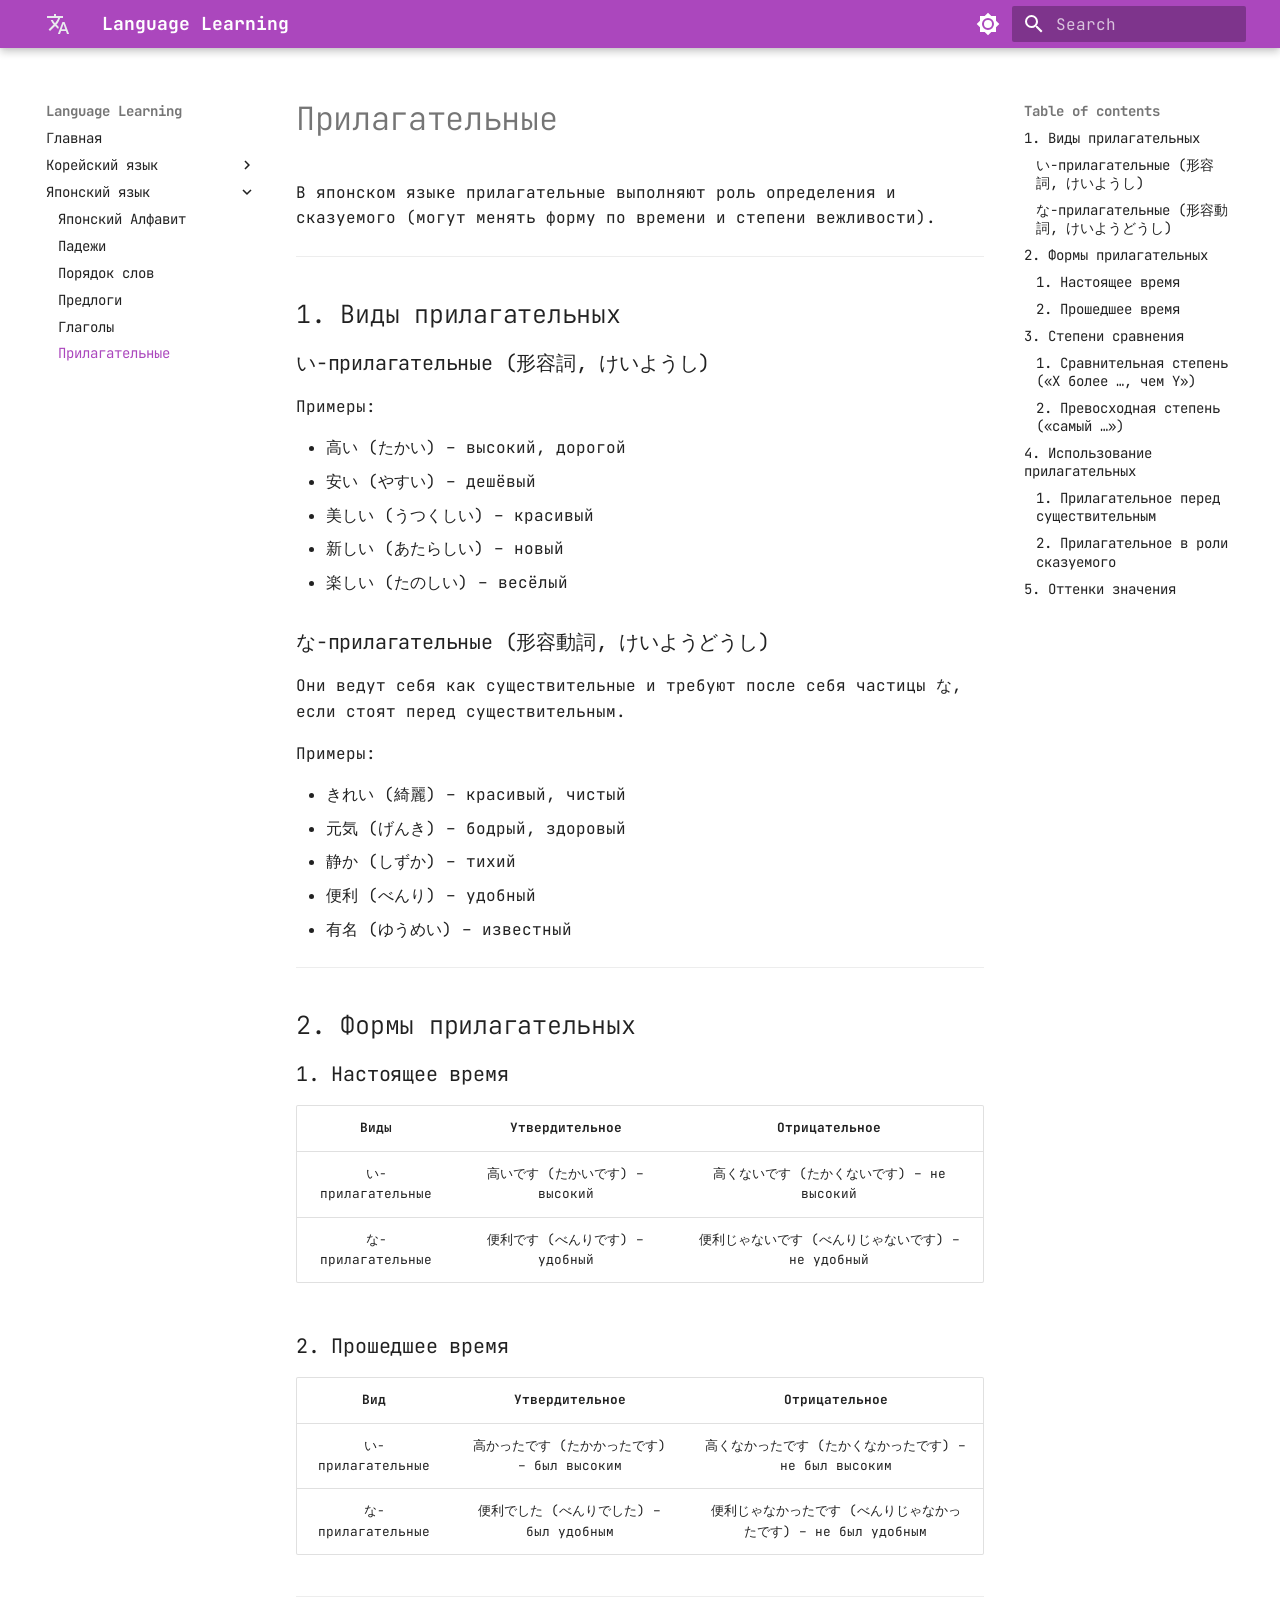
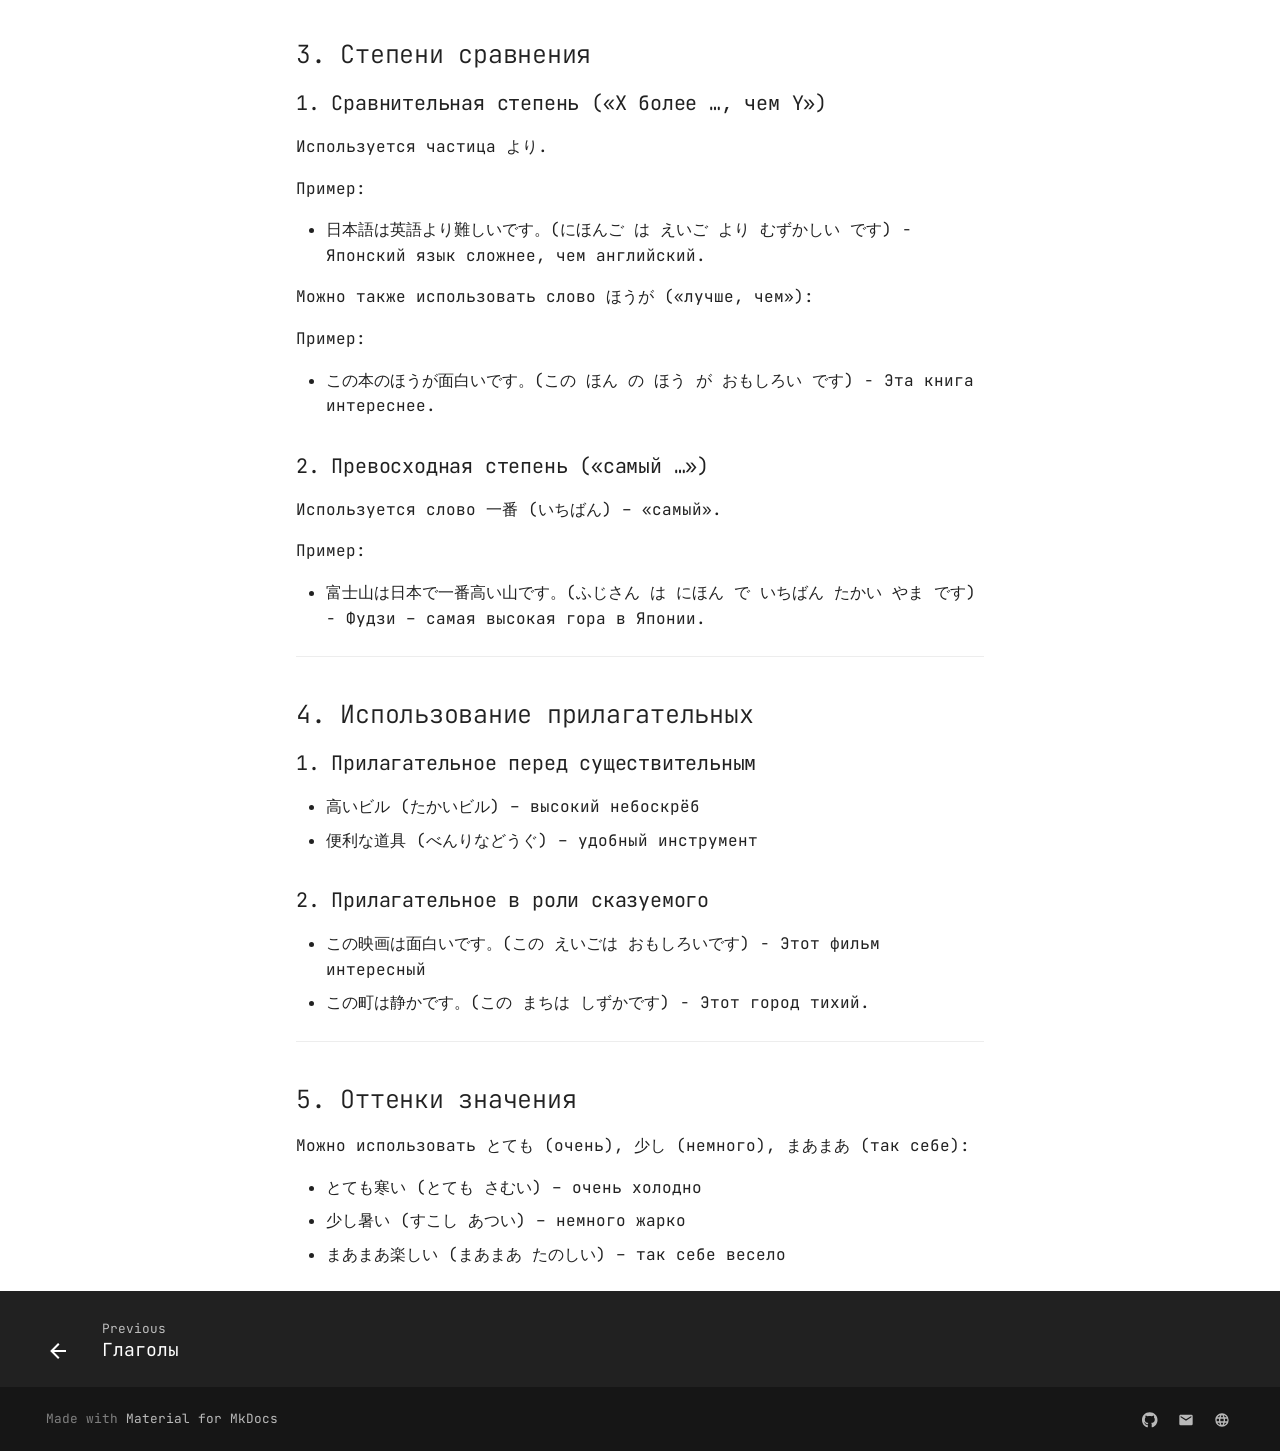
==== japanese/adjectives/index.html @ 13788f49 "Deployed b4ffe71 with MkDocs version: 1.6.1" ====
<!doctype html>
<html lang="en" class="no-js">
  <head>
    
      <meta charset="utf-8">
      <meta name="viewport" content="width=device-width,initial-scale=1">
      
      
      
      
        <link rel="prev" href="../verbs/">
      
      
      
      <link rel="icon" href="../../assets/favicon.ico">
      <meta name="generator" content="mkdocs-1.6.1, mkdocs-material-9.6.3">
    
    
      
        <title>Прилагательные - Language Learning</title>
      
    
    
      <link rel="stylesheet" href="../../assets/stylesheets/main.d7758b05.min.css">
      
        
        <link rel="stylesheet" href="../../assets/stylesheets/palette.06af60db.min.css">
      
      


    
    
      
    
    
      
        
        
        <link rel="preconnect" href="https://fonts.gstatic.com" crossorigin>
        <link rel="stylesheet" href="https://fonts.googleapis.com/css?family=JetBrains+Mono:300,300i,400,400i,700,700i%7CSpace+Mono:400,400i,700,700i&display=fallback">
        <style>:root{--md-text-font:"JetBrains Mono";--md-code-font:"Space Mono"}</style>
      
    
    
    <script>__md_scope=new URL("../..",location),__md_hash=e=>[...e].reduce(((e,_)=>(e<<5)-e+_.charCodeAt(0)),0),__md_get=(e,_=localStorage,t=__md_scope)=>JSON.parse(_.getItem(t.pathname+"."+e)),__md_set=(e,_,t=localStorage,a=__md_scope)=>{try{t.setItem(a.pathname+"."+e,JSON.stringify(_))}catch(e){}}</script>
    
      

    
    
    
  </head>
  
  
    
    
      
    
    
    
    
    <body dir="ltr" data-md-color-scheme="default" data-md-color-primary="purple" data-md-color-accent="cyan">
  
    
    <input class="md-toggle" data-md-toggle="drawer" type="checkbox" id="__drawer" autocomplete="off">
    <input class="md-toggle" data-md-toggle="search" type="checkbox" id="__search" autocomplete="off">
    <label class="md-overlay" for="__drawer"></label>
    <div data-md-component="skip">
      
        
        <a href="#_1" class="md-skip">
          Skip to content
        </a>
      
    </div>
    <div data-md-component="announce">
      
    </div>
    
    
      

  

<header class="md-header md-header--shadow" data-md-component="header">
  <nav class="md-header__inner md-grid" aria-label="Header">
    <a href="../.." title="Language Learning" class="md-header__button md-logo" aria-label="Language Learning" data-md-component="logo">
      
  <img src="../../assets/lang.svg" alt="logo">

    </a>
    <label class="md-header__button md-icon" for="__drawer">
      
      <svg xmlns="http://www.w3.org/2000/svg" viewBox="0 0 24 24"><path d="M3 6h18v2H3zm0 5h18v2H3zm0 5h18v2H3z"/></svg>
    </label>
    <div class="md-header__title" data-md-component="header-title">
      <div class="md-header__ellipsis">
        <div class="md-header__topic">
          <span class="md-ellipsis">
            Language Learning
          </span>
        </div>
        <div class="md-header__topic" data-md-component="header-topic">
          <span class="md-ellipsis">
            
              Прилагательные
            
          </span>
        </div>
      </div>
    </div>
    
      
        <form class="md-header__option" data-md-component="palette">
  
    
    
    
    <input class="md-option" data-md-color-media="(prefers-color-scheme: light)" data-md-color-scheme="default" data-md-color-primary="purple" data-md-color-accent="cyan"  aria-label="Switch to dark mode"  type="radio" name="__palette" id="__palette_0">
    
      <label class="md-header__button md-icon" title="Switch to dark mode" for="__palette_1" hidden>
        <svg xmlns="http://www.w3.org/2000/svg" viewBox="0 0 24 24"><path d="M12 8a4 4 0 0 0-4 4 4 4 0 0 0 4 4 4 4 0 0 0 4-4 4 4 0 0 0-4-4m0 10a6 6 0 0 1-6-6 6 6 0 0 1 6-6 6 6 0 0 1 6 6 6 6 0 0 1-6 6m8-9.31V4h-4.69L12 .69 8.69 4H4v4.69L.69 12 4 15.31V20h4.69L12 23.31 15.31 20H20v-4.69L23.31 12z"/></svg>
      </label>
    
  
    
    
    
    <input class="md-option" data-md-color-media="(prefers-color-scheme: dark)" data-md-color-scheme="slate" data-md-color-primary="deep-purple" data-md-color-accent="cyan"  aria-label="Switch to light mode"  type="radio" name="__palette" id="__palette_1">
    
      <label class="md-header__button md-icon" title="Switch to light mode" for="__palette_0" hidden>
        <svg xmlns="http://www.w3.org/2000/svg" viewBox="0 0 24 24"><path d="M12 18c-.89 0-1.74-.2-2.5-.55C11.56 16.5 13 14.42 13 12s-1.44-4.5-3.5-5.45C10.26 6.2 11.11 6 12 6a6 6 0 0 1 6 6 6 6 0 0 1-6 6m8-9.31V4h-4.69L12 .69 8.69 4H4v4.69L.69 12 4 15.31V20h4.69L12 23.31 15.31 20H20v-4.69L23.31 12z"/></svg>
      </label>
    
  
</form>
      
    
    
      <script>var palette=__md_get("__palette");if(palette&&palette.color){if("(prefers-color-scheme)"===palette.color.media){var media=matchMedia("(prefers-color-scheme: light)"),input=document.querySelector(media.matches?"[data-md-color-media='(prefers-color-scheme: light)']":"[data-md-color-media='(prefers-color-scheme: dark)']");palette.color.media=input.getAttribute("data-md-color-media"),palette.color.scheme=input.getAttribute("data-md-color-scheme"),palette.color.primary=input.getAttribute("data-md-color-primary"),palette.color.accent=input.getAttribute("data-md-color-accent")}for(var[key,value]of Object.entries(palette.color))document.body.setAttribute("data-md-color-"+key,value)}</script>
    
    
    
      <label class="md-header__button md-icon" for="__search">
        
        <svg xmlns="http://www.w3.org/2000/svg" viewBox="0 0 24 24"><path d="M9.5 3A6.5 6.5 0 0 1 16 9.5c0 1.61-.59 3.09-1.56 4.23l.27.27h.79l5 5-1.5 1.5-5-5v-.79l-.27-.27A6.52 6.52 0 0 1 9.5 16 6.5 6.5 0 0 1 3 9.5 6.5 6.5 0 0 1 9.5 3m0 2C7 5 5 7 5 9.5S7 14 9.5 14 14 12 14 9.5 12 5 9.5 5"/></svg>
      </label>
      <div class="md-search" data-md-component="search" role="dialog">
  <label class="md-search__overlay" for="__search"></label>
  <div class="md-search__inner" role="search">
    <form class="md-search__form" name="search">
      <input type="text" class="md-search__input" name="query" aria-label="Search" placeholder="Search" autocapitalize="off" autocorrect="off" autocomplete="off" spellcheck="false" data-md-component="search-query" required>
      <label class="md-search__icon md-icon" for="__search">
        
        <svg xmlns="http://www.w3.org/2000/svg" viewBox="0 0 24 24"><path d="M9.5 3A6.5 6.5 0 0 1 16 9.5c0 1.61-.59 3.09-1.56 4.23l.27.27h.79l5 5-1.5 1.5-5-5v-.79l-.27-.27A6.52 6.52 0 0 1 9.5 16 6.5 6.5 0 0 1 3 9.5 6.5 6.5 0 0 1 9.5 3m0 2C7 5 5 7 5 9.5S7 14 9.5 14 14 12 14 9.5 12 5 9.5 5"/></svg>
        
        <svg xmlns="http://www.w3.org/2000/svg" viewBox="0 0 24 24"><path d="M20 11v2H8l5.5 5.5-1.42 1.42L4.16 12l7.92-7.92L13.5 5.5 8 11z"/></svg>
      </label>
      <nav class="md-search__options" aria-label="Search">
        
        <button type="reset" class="md-search__icon md-icon" title="Clear" aria-label="Clear" tabindex="-1">
          
          <svg xmlns="http://www.w3.org/2000/svg" viewBox="0 0 24 24"><path d="M19 6.41 17.59 5 12 10.59 6.41 5 5 6.41 10.59 12 5 17.59 6.41 19 12 13.41 17.59 19 19 17.59 13.41 12z"/></svg>
        </button>
      </nav>
      
        <div class="md-search__suggest" data-md-component="search-suggest"></div>
      
    </form>
    <div class="md-search__output">
      <div class="md-search__scrollwrap" tabindex="0" data-md-scrollfix>
        <div class="md-search-result" data-md-component="search-result">
          <div class="md-search-result__meta">
            Initializing search
          </div>
          <ol class="md-search-result__list" role="presentation"></ol>
        </div>
      </div>
    </div>
  </div>
</div>
    
    
  </nav>
  
</header>
    
    <div class="md-container" data-md-component="container">
      
      
        
          
        
      
      <main class="md-main" data-md-component="main">
        <div class="md-main__inner md-grid">
          
            
              
              <div class="md-sidebar md-sidebar--primary" data-md-component="sidebar" data-md-type="navigation" >
                <div class="md-sidebar__scrollwrap">
                  <div class="md-sidebar__inner">
                    



<nav class="md-nav md-nav--primary" aria-label="Navigation" data-md-level="0">
  <label class="md-nav__title" for="__drawer">
    <a href="../.." title="Language Learning" class="md-nav__button md-logo" aria-label="Language Learning" data-md-component="logo">
      
  <img src="../../assets/lang.svg" alt="logo">

    </a>
    Language Learning
  </label>
  
  <ul class="md-nav__list" data-md-scrollfix>
    
      
      
  
  
  
  
    <li class="md-nav__item">
      <a href="../.." class="md-nav__link">
        
  
  <span class="md-ellipsis">
    Главная
    
  </span>
  

      </a>
    </li>
  

    
      
      
  
  
  
  
    
    
    
    
    <li class="md-nav__item md-nav__item--nested">
      
        
        
        <input class="md-nav__toggle md-toggle " type="checkbox" id="__nav_2" >
        
          
          <label class="md-nav__link" for="__nav_2" id="__nav_2_label" tabindex="0">
            
  
  <span class="md-ellipsis">
    Корейский язык
    
  </span>
  

            <span class="md-nav__icon md-icon"></span>
          </label>
        
        <nav class="md-nav" data-md-level="1" aria-labelledby="__nav_2_label" aria-expanded="false">
          <label class="md-nav__title" for="__nav_2">
            <span class="md-nav__icon md-icon"></span>
            Корейский язык
          </label>
          <ul class="md-nav__list" data-md-scrollfix>
            
              
                
  
  
  
  
    <li class="md-nav__item">
      <a href="../../korean/alphabet/" class="md-nav__link">
        
  
  <span class="md-ellipsis">
    Корейский Алфавит
    
  </span>
  

      </a>
    </li>
  

              
            
          </ul>
        </nav>
      
    </li>
  

    
      
      
  
  
    
  
  
  
    
    
    
    
    <li class="md-nav__item md-nav__item--active md-nav__item--nested">
      
        
        
        <input class="md-nav__toggle md-toggle " type="checkbox" id="__nav_3" checked>
        
          
          <label class="md-nav__link" for="__nav_3" id="__nav_3_label" tabindex="0">
            
  
  <span class="md-ellipsis">
    Японский язык
    
  </span>
  

            <span class="md-nav__icon md-icon"></span>
          </label>
        
        <nav class="md-nav" data-md-level="1" aria-labelledby="__nav_3_label" aria-expanded="true">
          <label class="md-nav__title" for="__nav_3">
            <span class="md-nav__icon md-icon"></span>
            Японский язык
          </label>
          <ul class="md-nav__list" data-md-scrollfix>
            
              
                
  
  
  
  
    <li class="md-nav__item">
      <a href="../alphabet/" class="md-nav__link">
        
  
  <span class="md-ellipsis">
    Японский Алфавит
    
  </span>
  

      </a>
    </li>
  

              
            
              
                
  
  
  
  
    <li class="md-nav__item">
      <a href="../cases/" class="md-nav__link">
        
  
  <span class="md-ellipsis">
    Падежи
    
  </span>
  

      </a>
    </li>
  

              
            
              
                
  
  
  
  
    <li class="md-nav__item">
      <a href="../word_order/" class="md-nav__link">
        
  
  <span class="md-ellipsis">
    Порядок слов
    
  </span>
  

      </a>
    </li>
  

              
            
              
                
  
  
  
  
    <li class="md-nav__item">
      <a href="../prepositions/" class="md-nav__link">
        
  
  <span class="md-ellipsis">
    Предлоги
    
  </span>
  

      </a>
    </li>
  

              
            
              
                
  
  
  
  
    <li class="md-nav__item">
      <a href="../verbs/" class="md-nav__link">
        
  
  <span class="md-ellipsis">
    Глаголы
    
  </span>
  

      </a>
    </li>
  

              
            
              
                
  
  
    
  
  
  
    <li class="md-nav__item md-nav__item--active">
      
      <input class="md-nav__toggle md-toggle" type="checkbox" id="__toc">
      
      
        
      
      
        <label class="md-nav__link md-nav__link--active" for="__toc">
          
  
  <span class="md-ellipsis">
    Прилагательные
    
  </span>
  

          <span class="md-nav__icon md-icon"></span>
        </label>
      
      <a href="./" class="md-nav__link md-nav__link--active">
        
  
  <span class="md-ellipsis">
    Прилагательные
    
  </span>
  

      </a>
      
        

<nav class="md-nav md-nav--secondary" aria-label="Table of contents">
  
  
  
    
  
  
    <label class="md-nav__title" for="__toc">
      <span class="md-nav__icon md-icon"></span>
      Table of contents
    </label>
    <ul class="md-nav__list" data-md-component="toc" data-md-scrollfix>
      
        <li class="md-nav__item">
  <a href="#1" class="md-nav__link">
    <span class="md-ellipsis">
      1. Виды прилагательных
    </span>
  </a>
  
    <nav class="md-nav" aria-label="1. Виды прилагательных">
      <ul class="md-nav__list">
        
          <li class="md-nav__item">
  <a href="#-" class="md-nav__link">
    <span class="md-ellipsis">
      い-прилагательные (形容詞, けいようし)
    </span>
  </a>
  
</li>
        
          <li class="md-nav__item">
  <a href="#-_1" class="md-nav__link">
    <span class="md-ellipsis">
      な-прилагательные (形容動詞, けいようどうし)
    </span>
  </a>
  
</li>
        
      </ul>
    </nav>
  
</li>
      
        <li class="md-nav__item">
  <a href="#2" class="md-nav__link">
    <span class="md-ellipsis">
      2. Формы прилагательных
    </span>
  </a>
  
    <nav class="md-nav" aria-label="2. Формы прилагательных">
      <ul class="md-nav__list">
        
          <li class="md-nav__item">
  <a href="#1_1" class="md-nav__link">
    <span class="md-ellipsis">
      1. Настоящее время
    </span>
  </a>
  
</li>
        
          <li class="md-nav__item">
  <a href="#2_1" class="md-nav__link">
    <span class="md-ellipsis">
      2. Прошедшее время
    </span>
  </a>
  
</li>
        
      </ul>
    </nav>
  
</li>
      
        <li class="md-nav__item">
  <a href="#3" class="md-nav__link">
    <span class="md-ellipsis">
      3. Степени сравнения
    </span>
  </a>
  
    <nav class="md-nav" aria-label="3. Степени сравнения">
      <ul class="md-nav__list">
        
          <li class="md-nav__item">
  <a href="#1-x-y" class="md-nav__link">
    <span class="md-ellipsis">
      1. Сравнительная степень («X более …, чем Y»)
    </span>
  </a>
  
</li>
        
          <li class="md-nav__item">
  <a href="#2_2" class="md-nav__link">
    <span class="md-ellipsis">
      2. Превосходная степень («самый …»)
    </span>
  </a>
  
</li>
        
      </ul>
    </nav>
  
</li>
      
        <li class="md-nav__item">
  <a href="#4" class="md-nav__link">
    <span class="md-ellipsis">
      4. Использование прилагательных
    </span>
  </a>
  
    <nav class="md-nav" aria-label="4. Использование прилагательных">
      <ul class="md-nav__list">
        
          <li class="md-nav__item">
  <a href="#1_2" class="md-nav__link">
    <span class="md-ellipsis">
      1. Прилагательное перед существительным
    </span>
  </a>
  
</li>
        
          <li class="md-nav__item">
  <a href="#2_3" class="md-nav__link">
    <span class="md-ellipsis">
      2. Прилагательное в роли сказуемого
    </span>
  </a>
  
</li>
        
      </ul>
    </nav>
  
</li>
      
        <li class="md-nav__item">
  <a href="#5" class="md-nav__link">
    <span class="md-ellipsis">
      5. Оттенки значения
    </span>
  </a>
  
</li>
      
    </ul>
  
</nav>
      
    </li>
  

              
            
          </ul>
        </nav>
      
    </li>
  

    
  </ul>
</nav>
                  </div>
                </div>
              </div>
            
            
              
              <div class="md-sidebar md-sidebar--secondary" data-md-component="sidebar" data-md-type="toc" >
                <div class="md-sidebar__scrollwrap">
                  <div class="md-sidebar__inner">
                    

<nav class="md-nav md-nav--secondary" aria-label="Table of contents">
  
  
  
    
  
  
    <label class="md-nav__title" for="__toc">
      <span class="md-nav__icon md-icon"></span>
      Table of contents
    </label>
    <ul class="md-nav__list" data-md-component="toc" data-md-scrollfix>
      
        <li class="md-nav__item">
  <a href="#1" class="md-nav__link">
    <span class="md-ellipsis">
      1. Виды прилагательных
    </span>
  </a>
  
    <nav class="md-nav" aria-label="1. Виды прилагательных">
      <ul class="md-nav__list">
        
          <li class="md-nav__item">
  <a href="#-" class="md-nav__link">
    <span class="md-ellipsis">
      い-прилагательные (形容詞, けいようし)
    </span>
  </a>
  
</li>
        
          <li class="md-nav__item">
  <a href="#-_1" class="md-nav__link">
    <span class="md-ellipsis">
      な-прилагательные (形容動詞, けいようどうし)
    </span>
  </a>
  
</li>
        
      </ul>
    </nav>
  
</li>
      
        <li class="md-nav__item">
  <a href="#2" class="md-nav__link">
    <span class="md-ellipsis">
      2. Формы прилагательных
    </span>
  </a>
  
    <nav class="md-nav" aria-label="2. Формы прилагательных">
      <ul class="md-nav__list">
        
          <li class="md-nav__item">
  <a href="#1_1" class="md-nav__link">
    <span class="md-ellipsis">
      1. Настоящее время
    </span>
  </a>
  
</li>
        
          <li class="md-nav__item">
  <a href="#2_1" class="md-nav__link">
    <span class="md-ellipsis">
      2. Прошедшее время
    </span>
  </a>
  
</li>
        
      </ul>
    </nav>
  
</li>
      
        <li class="md-nav__item">
  <a href="#3" class="md-nav__link">
    <span class="md-ellipsis">
      3. Степени сравнения
    </span>
  </a>
  
    <nav class="md-nav" aria-label="3. Степени сравнения">
      <ul class="md-nav__list">
        
          <li class="md-nav__item">
  <a href="#1-x-y" class="md-nav__link">
    <span class="md-ellipsis">
      1. Сравнительная степень («X более …, чем Y»)
    </span>
  </a>
  
</li>
        
          <li class="md-nav__item">
  <a href="#2_2" class="md-nav__link">
    <span class="md-ellipsis">
      2. Превосходная степень («самый …»)
    </span>
  </a>
  
</li>
        
      </ul>
    </nav>
  
</li>
      
        <li class="md-nav__item">
  <a href="#4" class="md-nav__link">
    <span class="md-ellipsis">
      4. Использование прилагательных
    </span>
  </a>
  
    <nav class="md-nav" aria-label="4. Использование прилагательных">
      <ul class="md-nav__list">
        
          <li class="md-nav__item">
  <a href="#1_2" class="md-nav__link">
    <span class="md-ellipsis">
      1. Прилагательное перед существительным
    </span>
  </a>
  
</li>
        
          <li class="md-nav__item">
  <a href="#2_3" class="md-nav__link">
    <span class="md-ellipsis">
      2. Прилагательное в роли сказуемого
    </span>
  </a>
  
</li>
        
      </ul>
    </nav>
  
</li>
      
        <li class="md-nav__item">
  <a href="#5" class="md-nav__link">
    <span class="md-ellipsis">
      5. Оттенки значения
    </span>
  </a>
  
</li>
      
    </ul>
  
</nav>
                  </div>
                </div>
              </div>
            
          
          
            <div class="md-content" data-md-component="content">
              <article class="md-content__inner md-typeset">
                
                  



<h1 id="_1">Прилагательные</h1>
<p>В японском языке прилагательные выполняют роль определения и сказуемого (могут менять форму по времени и степени вежливости).</p>
<hr />
<h2 id="1">1. Виды прилагательных</h2>
<h3 id="-">い-прилагательные (形容詞, けいようし)</h3>
<p>Примеры:</p>
<ul>
<li>高い (たかい) – высокий, дорогой</li>
<li>安い (やすい) – дешёвый</li>
<li>美しい (うつくしい) – красивый</li>
<li>新しい (あたらしい) – новый</li>
<li>楽しい (たのしい) – весёлый</li>
</ul>
<h3 id="-_1">な-прилагательные (形容動詞, けいようどうし)</h3>
<p>Они ведут себя как существительные и требуют после себя частицы な, если стоят перед существительным.</p>
<p>Примеры:</p>
<ul>
<li>きれい (綺麗) – красивый, чистый</li>
<li>元気 (げんき) – бодрый, здоровый</li>
<li>静か (しずか) – тихий</li>
<li>便利 (べんり) – удобный</li>
<li>有名 (ゆうめい) – известный</li>
</ul>
<hr />
<h2 id="2">2. Формы прилагательных</h2>
<h3 id="1_1">1. Настоящее время</h3>
<table>
<thead>
<tr>
<th style="text-align: center;">Виды</th>
<th style="text-align: center;">Утвердительное</th>
<th style="text-align: center;">Отрицательное</th>
</tr>
</thead>
<tbody>
<tr>
<td style="text-align: center;">い-прилагательные</td>
<td style="text-align: center;">高いです (たかいです) – высокий</td>
<td style="text-align: center;">高くないです (たかくないです) – не высокий</td>
</tr>
<tr>
<td style="text-align: center;">な-прилагательные</td>
<td style="text-align: center;">便利です (べんりです) – удобный</td>
<td style="text-align: center;">便利じゃないです (べんりじゃないです) – не удобный</td>
</tr>
</tbody>
</table>
<h3 id="2_1">2. Прошедшее время</h3>
<table>
<thead>
<tr>
<th style="text-align: center;">Вид</th>
<th style="text-align: center;">Утвердительное</th>
<th style="text-align: center;">Отрицательное</th>
</tr>
</thead>
<tbody>
<tr>
<td style="text-align: center;">い-прилагательные</td>
<td style="text-align: center;">高かったです (たかかったです) – был высоким</td>
<td style="text-align: center;">高くなかったです (たかくなかったです) – не был высоким</td>
</tr>
<tr>
<td style="text-align: center;">な-прилагательные</td>
<td style="text-align: center;">便利でした (べんりでした) – был удобным</td>
<td style="text-align: center;">便利じゃなかったです (べんりじゃなかったです) – не был удобным</td>
</tr>
</tbody>
</table>
<hr />
<h2 id="3">3. Степени сравнения</h2>
<h3 id="1-x-y">1. Сравнительная степень («X более …, чем Y»)</h3>
<p>Используется частица より.</p>
<p>Пример:</p>
<ul>
<li>日本語は英語より難しいです。(にほんご は えいご より むずかしい です) - Японский язык сложнее, чем английский.</li>
</ul>
<p>Можно также использовать слово ほうが («лучше, чем»):</p>
<p>Пример:</p>
<ul>
<li>この本のほうが面白いです。(この ほん の ほう が おもしろい です) - Эта книга интереснее.</li>
</ul>
<h3 id="2_2">2. Превосходная степень («самый …»)</h3>
<p>Используется слово 一番 (いちばん) – «самый».</p>
<p>Пример:</p>
<ul>
<li>富士山は日本で一番高い山です。(ふじさん は にほん で いちばん たかい やま です) - Фудзи – самая высокая гора в Японии.</li>
</ul>
<hr />
<h2 id="4">4. Использование прилагательных</h2>
<h3 id="1_2">1. Прилагательное перед существительным</h3>
<ul>
<li>高いビル (たかいビル) – высокий небоскрёб</li>
<li>便利な道具 (べんりなどうぐ) – удобный инструмент</li>
</ul>
<h3 id="2_3">2. Прилагательное в роли сказуемого</h3>
<ul>
<li>この映画は面白いです。(この えいごは おもしろいです) - Этот фильм интересный</li>
<li>この町は静かです。(この まちは しずかです) - Этот город тихий.</li>
</ul>
<hr />
<h2 id="5">5. Оттенки значения</h2>
<p>Можно использовать とても (очень), 少し (немного), まあまあ (так себе):</p>
<ul>
<li>とても寒い (とても さむい) – очень холодно</li>
<li>少し暑い (すこし あつい) – немного жарко</li>
<li>まあまあ楽しい (まあまあ たのしい) – так себе весело</li>
</ul>












                
              </article>
            </div>
          
          
<script>var target=document.getElementById(location.hash.slice(1));target&&target.name&&(target.checked=target.name.startsWith("__tabbed_"))</script>
        </div>
        
      </main>
      
        <footer class="md-footer">
  
    
      
      <nav class="md-footer__inner md-grid" aria-label="Footer" >
        
          
          <a href="../verbs/" class="md-footer__link md-footer__link--prev" aria-label="Previous: Глаголы">
            <div class="md-footer__button md-icon">
              
              <svg xmlns="http://www.w3.org/2000/svg" viewBox="0 0 24 24"><path d="M20 11v2H8l5.5 5.5-1.42 1.42L4.16 12l7.92-7.92L13.5 5.5 8 11z"/></svg>
            </div>
            <div class="md-footer__title">
              <span class="md-footer__direction">
                Previous
              </span>
              <div class="md-ellipsis">
                Глаголы
              </div>
            </div>
          </a>
        
        
      </nav>
    
  
  <div class="md-footer-meta md-typeset">
    <div class="md-footer-meta__inner md-grid">
      <div class="md-copyright">
  
  
    Made with
    <a href="https://squidfunk.github.io/mkdocs-material/" target="_blank" rel="noopener">
      Material for MkDocs
    </a>
  
</div>
      
        <div class="md-social">
  
    
    
    
    
      
      
    
    <a href="https://github.com/likeauser9" target="_blank" rel="noopener" title="github.com" class="md-social__link">
      <svg xmlns="http://www.w3.org/2000/svg" viewBox="0 0 496 512"><!--! Font Awesome Free 6.7.2 by @fontawesome - https://fontawesome.com License - https://fontawesome.com/license/free (Icons: CC BY 4.0, Fonts: SIL OFL 1.1, Code: MIT License) Copyright 2024 Fonticons, Inc.--><path d="M165.9 397.4c0 2-2.3 3.6-5.2 3.6-3.3.3-5.6-1.3-5.6-3.6 0-2 2.3-3.6 5.2-3.6 3-.3 5.6 1.3 5.6 3.6m-31.1-4.5c-.7 2 1.3 4.3 4.3 4.9 2.6 1 5.6 0 6.2-2s-1.3-4.3-4.3-5.2c-2.6-.7-5.5.3-6.2 2.3m44.2-1.7c-2.9.7-4.9 2.6-4.6 4.9.3 2 2.9 3.3 5.9 2.6 2.9-.7 4.9-2.6 4.6-4.6-.3-1.9-3-3.2-5.9-2.9M244.8 8C106.1 8 0 113.3 0 252c0 110.9 69.8 205.8 169.5 239.2 12.8 2.3 17.3-5.6 17.3-12.1 0-6.2-.3-40.4-.3-61.4 0 0-70 15-84.7-29.8 0 0-11.4-29.1-27.8-36.6 0 0-22.9-15.7 1.6-15.4 0 0 24.9 2 38.6 25.8 21.9 38.6 58.6 27.5 72.9 20.9 2.3-16 8.8-27.1 16-33.7-55.9-6.2-112.3-14.3-112.3-110.5 0-27.5 7.6-41.3 23.6-58.9-2.6-6.5-11.1-33.3 2.6-67.9 20.9-6.5 69 27 69 27 20-5.6 41.5-8.5 62.8-8.5s42.8 2.9 62.8 8.5c0 0 48.1-33.6 69-27 13.7 34.7 5.2 61.4 2.6 67.9 16 17.7 25.8 31.5 25.8 58.9 0 96.5-58.9 104.2-114.8 110.5 9.2 7.9 17 22.9 17 46.4 0 33.7-.3 75.4-.3 83.6 0 6.5 4.6 14.4 17.3 12.1C428.2 457.8 496 362.9 496 252 496 113.3 383.5 8 244.8 8M97.2 352.9c-1.3 1-1 3.3.7 5.2 1.6 1.6 3.9 2.3 5.2 1 1.3-1 1-3.3-.7-5.2-1.6-1.6-3.9-2.3-5.2-1m-10.8-8.1c-.7 1.3.3 2.9 2.3 3.9 1.6 1 3.6.7 4.3-.7.7-1.3-.3-2.9-2.3-3.9-2-.6-3.6-.3-4.3.7m32.4 35.6c-1.6 1.3-1 4.3 1.3 6.2 2.3 2.3 5.2 2.6 6.5 1 1.3-1.3.7-4.3-1.3-6.2-2.2-2.3-5.2-2.6-6.5-1m-11.4-14.7c-1.6 1-1.6 3.6 0 5.9s4.3 3.3 5.6 2.3c1.6-1.3 1.6-3.9 0-6.2-1.4-2.3-4-3.3-5.6-2"/></svg>
    </a>
  
    
    
    
    
    <a href="mailto:frdwoz5@gmail.com" target="_blank" rel="noopener" title="" class="md-social__link">
      <svg xmlns="http://www.w3.org/2000/svg" viewBox="0 0 24 24"><path d="m20 8-8 5-8-5V6l8 5 8-5m0-2H4c-1.11 0-2 .89-2 2v12a2 2 0 0 0 2 2h16a2 2 0 0 0 2-2V6a2 2 0 0 0-2-2"/></svg>
    </a>
  
    
    
    
    
      
      
    
    <a href="https://yourwebsite.com" target="_blank" rel="noopener" title="yourwebsite.com" class="md-social__link">
      <svg xmlns="http://www.w3.org/2000/svg" viewBox="0 0 24 24"><path d="M16.36 14c.08-.66.14-1.32.14-2s-.06-1.34-.14-2h3.38c.16.64.26 1.31.26 2s-.1 1.36-.26 2m-5.15 5.56c.6-1.11 1.06-2.31 1.38-3.56h2.95a8.03 8.03 0 0 1-4.33 3.56M14.34 14H9.66c-.1-.66-.16-1.32-.16-2s.06-1.35.16-2h4.68c.09.65.16 1.32.16 2s-.07 1.34-.16 2M12 19.96c-.83-1.2-1.5-2.53-1.91-3.96h3.82c-.41 1.43-1.08 2.76-1.91 3.96M8 8H5.08A7.92 7.92 0 0 1 9.4 4.44C8.8 5.55 8.35 6.75 8 8m-2.92 8H8c.35 1.25.8 2.45 1.4 3.56A8 8 0 0 1 5.08 16m-.82-2C4.1 13.36 4 12.69 4 12s.1-1.36.26-2h3.38c-.08.66-.14 1.32-.14 2s.06 1.34.14 2M12 4.03c.83 1.2 1.5 2.54 1.91 3.97h-3.82c.41-1.43 1.08-2.77 1.91-3.97M18.92 8h-2.95a15.7 15.7 0 0 0-1.38-3.56c1.84.63 3.37 1.9 4.33 3.56M12 2C6.47 2 2 6.5 2 12a10 10 0 0 0 10 10 10 10 0 0 0 10-10A10 10 0 0 0 12 2"/></svg>
    </a>
  
</div>
      
    </div>
  </div>
</footer>
      
    </div>
    <div class="md-dialog" data-md-component="dialog">
      <div class="md-dialog__inner md-typeset"></div>
    </div>
    
    
    <script id="__config" type="application/json">{"base": "../..", "features": ["navigation.footer", "navigation.instant", "search.suggest", "search.highlighting"], "search": "../../assets/javascripts/workers/search.f8cc74c7.min.js", "translations": {"clipboard.copied": "Copied to clipboard", "clipboard.copy": "Copy to clipboard", "search.result.more.one": "1 more on this page", "search.result.more.other": "# more on this page", "search.result.none": "No matching documents", "search.result.one": "1 matching document", "search.result.other": "# matching documents", "search.result.placeholder": "Type to start searching", "search.result.term.missing": "Missing", "select.version": "Select version"}}</script>
    
    
      <script src="../../assets/javascripts/bundle.f1b6f286.min.js"></script>
      
    
  </body>
</html>
---- assets/stylesheets/main.d7758b05.min.css ----
@charset "UTF-8";html{-webkit-text-size-adjust:none;-moz-text-size-adjust:none;text-size-adjust:none;box-sizing:border-box}*,:after,:before{box-sizing:inherit}@media (prefers-reduced-motion){*,:after,:before{transition:none!important}}body{margin:0}a,button,input,label{-webkit-tap-highlight-color:transparent}a{color:inherit;text-decoration:none}hr{border:0;box-sizing:initial;display:block;height:.05rem;overflow:visible;padding:0}small{font-size:80%}sub,sup{line-height:1em}img{border-style:none}table{border-collapse:initial;border-spacing:0}td,th{font-weight:400;vertical-align:top}button{background:#0000;border:0;font-family:inherit;font-size:inherit;margin:0;padding:0}input{border:0;outline:none}:root{--md-primary-fg-color:#4051b5;--md-primary-fg-color--light:#5d6cc0;--md-primary-fg-color--dark:#303fa1;--md-primary-bg-color:#fff;--md-primary-bg-color--light:#ffffffb3;--md-accent-fg-color:#526cfe;--md-accent-fg-color--transparent:#526cfe1a;--md-accent-bg-color:#fff;--md-accent-bg-color--light:#ffffffb3}[data-md-color-scheme=default]{color-scheme:light}[data-md-color-scheme=default] img[src$="#gh-dark-mode-only"],[data-md-color-scheme=default] img[src$="#only-dark"]{display:none}:root,[data-md-color-scheme=default]{--md-hue:225deg;--md-default-fg-color:#000000de;--md-default-fg-color--light:#0000008a;--md-default-fg-color--lighter:#00000052;--md-default-fg-color--lightest:#00000012;--md-default-bg-color:#fff;--md-default-bg-color--light:#ffffffb3;--md-default-bg-color--lighter:#ffffff4d;--md-default-bg-color--lightest:#ffffff1f;--md-code-fg-color:#36464e;--md-code-bg-color:#f5f5f5;--md-code-hl-color:#4287ff;--md-code-hl-color--light:#4287ff1a;--md-code-hl-number-color:#d52a2a;--md-code-hl-special-color:#db1457;--md-code-hl-function-color:#a846b9;--md-code-hl-constant-color:#6e59d9;--md-code-hl-keyword-color:#3f6ec6;--md-code-hl-string-color:#1c7d4d;--md-code-hl-name-color:var(--md-code-fg-color);--md-code-hl-operator-color:var(--md-default-fg-color--light);--md-code-hl-punctuation-color:var(--md-default-fg-color--light);--md-code-hl-comment-color:var(--md-default-fg-color--light);--md-code-hl-generic-color:var(--md-default-fg-color--light);--md-code-hl-variable-color:var(--md-default-fg-color--light);--md-typeset-color:var(--md-default-fg-color);--md-typeset-a-color:var(--md-primary-fg-color);--md-typeset-del-color:#f5503d26;--md-typeset-ins-color:#0bd57026;--md-typeset-kbd-color:#fafafa;--md-typeset-kbd-accent-color:#fff;--md-typeset-kbd-border-color:#b8b8b8;--md-typeset-mark-color:#ffff0080;--md-typeset-table-color:#0000001f;--md-typeset-table-color--light:rgba(0,0,0,.035);--md-admonition-fg-color:var(--md-default-fg-color);--md-admonition-bg-color:var(--md-default-bg-color);--md-warning-fg-color:#000000de;--md-warning-bg-color:#ff9;--md-footer-fg-color:#fff;--md-footer-fg-color--light:#ffffffb3;--md-footer-fg-color--lighter:#ffffff73;--md-footer-bg-color:#000000de;--md-footer-bg-color--dark:#00000052;--md-shadow-z1:0 0.2rem 0.5rem #0000000d,0 0 0.05rem #0000001a;--md-shadow-z2:0 0.2rem 0.5rem #0000001a,0 0 0.05rem #00000040;--md-shadow-z3:0 0.2rem 0.5rem #0003,0 0 0.05rem #00000059}.md-icon svg{fill:currentcolor;display:block;height:1.2rem;width:1.2rem}body{-webkit-font-smoothing:antialiased;-moz-osx-font-smoothing:grayscale;--md-text-font-family:var(--md-text-font,_),-apple-system,BlinkMacSystemFont,Helvetica,Arial,sans-serif;--md-code-font-family:var(--md-code-font,_),SFMono-Regular,Consolas,Menlo,monospace}aside,body,input{font-feature-settings:"kern","liga";color:var(--md-typeset-color);font-family:var(--md-text-font-family)}code,kbd,pre{font-feature-settings:"kern";font-family:var(--md-code-font-family)}:root{--md-typeset-table-sort-icon:url('data:image/svg+xml;charset=utf-8,<svg xmlns="http://www.w3.org/2000/svg" viewBox="0 0 24 24"><path d="m18 21-4-4h3V7h-3l4-4 4 4h-3v10h3M2 19v-2h10v2M2 13v-2h7v2M2 7V5h4v2z"/></svg>');--md-typeset-table-sort-icon--asc:url('data:image/svg+xml;charset=utf-8,<svg xmlns="http://www.w3.org/2000/svg" viewBox="0 0 24 24"><path d="M19 17h3l-4 4-4-4h3V3h2M2 17h10v2H2M6 5v2H2V5m0 6h7v2H2z"/></svg>');--md-typeset-table-sort-icon--desc:url('data:image/svg+xml;charset=utf-8,<svg xmlns="http://www.w3.org/2000/svg" viewBox="0 0 24 24"><path d="M19 7h3l-4-4-4 4h3v14h2M2 17h10v2H2M6 5v2H2V5m0 6h7v2H2z"/></svg>')}.md-typeset{-webkit-print-color-adjust:exact;color-adjust:exact;font-size:.8rem;line-height:1.6;overflow-wrap:break-word}@media print{.md-typeset{font-size:.68rem}}.md-typeset blockquote,.md-typeset dl,.md-typeset figure,.md-typeset ol,.md-typeset pre,.md-typeset ul{margin-bottom:1em;margin-top:1em}.md-typeset h1{color:var(--md-default-fg-color--light);font-size:2em;line-height:1.3;margin:0 0 1.25em}.md-typeset h1,.md-typeset h2{font-weight:300;letter-spacing:-.01em}.md-typeset h2{font-size:1.5625em;line-height:1.4;margin:1.6em 0 .64em}.md-typeset h3{font-size:1.25em;font-weight:400;letter-spacing:-.01em;line-height:1.5;margin:1.6em 0 .8em}.md-typeset h2+h3{margin-top:.8em}.md-typeset h4{font-weight:700;letter-spacing:-.01em;margin:1em 0}.md-typeset h5,.md-typeset h6{color:var(--md-default-fg-color--light);font-size:.8em;font-weight:700;letter-spacing:-.01em;margin:1.25em 0}.md-typeset h5{text-transform:uppercase}.md-typeset h5 code{text-transform:none}.md-typeset hr{border-bottom:.05rem solid var(--md-default-fg-color--lightest);display:flow-root;margin:1.5em 0}.md-typeset a{color:var(--md-typeset-a-color);word-break:break-word}.md-typeset a,.md-typeset a:before{transition:color 125ms}.md-typeset a:focus,.md-typeset a:hover{color:var(--md-accent-fg-color)}.md-typeset a:focus code,.md-typeset a:hover code{background-color:var(--md-accent-fg-color--transparent)}.md-typeset a code{color:currentcolor;transition:background-color 125ms}.md-typeset a.focus-visible{outline-color:var(--md-accent-fg-color);outline-offset:.2rem}.md-typeset code,.md-typeset kbd,.md-typeset pre{color:var(--md-code-fg-color);direction:ltr;font-variant-ligatures:none}@media print{.md-typeset code,.md-typeset kbd,.md-typeset pre{white-space:pre-wrap}}.md-typeset code{background-color:var(--md-code-bg-color);border-radius:.1rem;-webkit-box-decoration-break:clone;box-decoration-break:clone;font-size:.85em;padding:0 .2941176471em;word-break:break-word}.md-typeset code:not(.focus-visible){-webkit-tap-highlight-color:transparent;outline:none}.md-typeset pre{display:flow-root;line-height:1.4;position:relative}.md-typeset pre>code{-webkit-box-decoration-break:slice;box-decoration-break:slice;box-shadow:none;display:block;margin:0;outline-color:var(--md-accent-fg-color);overflow:auto;padding:.7720588235em 1.1764705882em;scrollbar-color:var(--md-default-fg-color--lighter) #0000;scrollbar-width:thin;touch-action:auto;word-break:normal}.md-typeset pre>code:hover{scrollbar-color:var(--md-accent-fg-color) #0000}.md-typeset pre>code::-webkit-scrollbar{height:.2rem;width:.2rem}.md-typeset pre>code::-webkit-scrollbar-thumb{background-color:var(--md-default-fg-color--lighter)}.md-typeset pre>code::-webkit-scrollbar-thumb:hover{background-color:var(--md-accent-fg-color)}.md-typeset kbd{background-color:var(--md-typeset-kbd-color);border-radius:.1rem;box-shadow:0 .1rem 0 .05rem var(--md-typeset-kbd-border-color),0 .1rem 0 var(--md-typeset-kbd-border-color),0 -.1rem .2rem var(--md-typeset-kbd-accent-color) inset;color:var(--md-default-fg-color);display:inline-block;font-size:.75em;padding:0 .6666666667em;vertical-align:text-top;word-break:break-word}.md-typeset mark{background-color:var(--md-typeset-mark-color);-webkit-box-decoration-break:clone;box-decoration-break:clone;color:inherit;word-break:break-word}.md-typeset abbr{border-bottom:.05rem dotted var(--md-default-fg-color--light);cursor:help;text-decoration:none}.md-typeset small{opacity:.75}[dir=ltr] .md-typeset sub,[dir=ltr] .md-typeset sup{margin-left:.078125em}[dir=rtl] .md-typeset sub,[dir=rtl] .md-typeset sup{margin-right:.078125em}[dir=ltr] .md-typeset blockquote{padding-left:.6rem}[dir=rtl] .md-typeset blockquote{padding-right:.6rem}[dir=ltr] .md-typeset blockquote{border-left:.2rem solid var(--md-default-fg-color--lighter)}[dir=rtl] .md-typeset blockquote{border-right:.2rem solid var(--md-default-fg-color--lighter)}.md-typeset blockquote{color:var(--md-default-fg-color--light);margin-left:0;margin-right:0}.md-typeset ul{list-style-type:disc}.md-typeset ul[type]{list-style-type:revert-layer}[dir=ltr] .md-typeset ol,[dir=ltr] .md-typeset ul{margin-left:.625em}[dir=rtl] .md-typeset ol,[dir=rtl] .md-typeset ul{margin-right:.625em}.md-typeset ol,.md-typeset ul{padding:0}.md-typeset ol:not([hidden]),.md-typeset ul:not([hidden]){display:flow-root}.md-typeset ol ol,.md-typeset ul ol{list-style-type:lower-alpha}.md-typeset ol ol ol,.md-typeset ul ol ol{list-style-type:lower-roman}.md-typeset ol ol ol ol,.md-typeset ul ol ol ol{list-style-type:upper-alpha}.md-typeset ol ol ol ol ol,.md-typeset ul ol ol ol ol{list-style-type:upper-roman}.md-typeset ol[type],.md-typeset ul[type]{list-style-type:revert-layer}[dir=ltr] .md-typeset ol li,[dir=ltr] .md-typeset ul li{margin-left:1.25em}[dir=rtl] .md-typeset ol li,[dir=rtl] .md-typeset ul li{margin-right:1.25em}.md-typeset ol li,.md-typeset ul li{margin-bottom:.5em}.md-typeset ol li blockquote,.md-typeset ol li p,.md-typeset ul li blockquote,.md-typeset ul li p{margin:.5em 0}.md-typeset ol li:last-child,.md-typeset ul li:last-child{margin-bottom:0}[dir=ltr] .md-typeset ol li ol,[dir=ltr] .md-typeset ol li ul,[dir=ltr] .md-typeset ul li ol,[dir=ltr] .md-typeset ul li ul{margin-left:.625em}[dir=rtl] .md-typeset ol li ol,[dir=rtl] .md-typeset ol li ul,[dir=rtl] .md-typeset ul li ol,[dir=rtl] .md-typeset ul li ul{margin-right:.625em}.md-typeset ol li ol,.md-typeset ol li ul,.md-typeset ul li ol,.md-typeset ul li ul{margin-bottom:.5em;margin-top:.5em}[dir=ltr] .md-typeset dd{margin-left:1.875em}[dir=rtl] .md-typeset dd{margin-right:1.875em}.md-typeset dd{margin-bottom:1.5em;margin-top:1em}.md-typeset img,.md-typeset svg,.md-typeset video{height:auto;max-width:100%}.md-typeset img[align=left]{margin:1em 1em 1em 0}.md-typeset img[align=right]{margin:1em 0 1em 1em}.md-typeset img[align]:only-child{margin-top:0}.md-typeset figure{display:flow-root;margin:1em auto;max-width:100%;text-align:center;width:-moz-fit-content;width:fit-content}.md-typeset figure img{display:block;margin:0 auto}.md-typeset figcaption{font-style:italic;margin:1em auto;max-width:24rem}.md-typeset iframe{max-width:100%}.md-typeset table:not([class]){background-color:var(--md-default-bg-color);border:.05rem solid var(--md-typeset-table-color);border-radius:.1rem;display:inline-block;font-size:.64rem;max-width:100%;overflow:auto;touch-action:auto}@media print{.md-typeset table:not([class]){display:table}}.md-typeset table:not([class])+*{margin-top:1.5em}.md-typeset table:not([class]) td>:first-child,.md-typeset table:not([class]) th>:first-child{margin-top:0}.md-typeset table:not([class]) td>:last-child,.md-typeset table:not([class]) th>:last-child{margin-bottom:0}.md-typeset table:not([class]) td:not([align]),.md-typeset table:not([class]) th:not([align]){text-align:left}[dir=rtl] .md-typeset table:not([class]) td:not([align]),[dir=rtl] .md-typeset table:not([class]) th:not([align]){text-align:right}.md-typeset table:not([class]) th{font-weight:700;min-width:5rem;padding:.9375em 1.25em;vertical-align:top}.md-typeset table:not([class]) td{border-top:.05rem solid var(--md-typeset-table-color);padding:.9375em 1.25em;vertical-align:top}.md-typeset table:not([class]) tbody tr{transition:background-color 125ms}.md-typeset table:not([class]) tbody tr:hover{background-color:var(--md-typeset-table-color--light);box-shadow:0 .05rem 0 var(--md-default-bg-color) inset}.md-typeset table:not([class]) a{word-break:normal}.md-typeset table th[role=columnheader]{cursor:pointer}[dir=ltr] .md-typeset table th[role=columnheader]:after{margin-left:.5em}[dir=rtl] .md-typeset table th[role=columnheader]:after{margin-right:.5em}.md-typeset table th[role=columnheader]:after{content:"";display:inline-block;height:1.2em;-webkit-mask-image:var(--md-typeset-table-sort-icon);mask-image:var(--md-typeset-table-sort-icon);-webkit-mask-repeat:no-repeat;mask-repeat:no-repeat;-webkit-mask-size:contain;mask-size:contain;transition:background-color 125ms;vertical-align:text-bottom;width:1.2em}.md-typeset table th[role=columnheader]:hover:after{background-color:var(--md-default-fg-color--lighter)}.md-typeset table th[role=columnheader][aria-sort=ascending]:after{background-color:var(--md-default-fg-color--light);-webkit-mask-image:var(--md-typeset-table-sort-icon--asc);mask-image:var(--md-typeset-table-sort-icon--asc)}.md-typeset table th[role=columnheader][aria-sort=descending]:after{background-color:var(--md-default-fg-color--light);-webkit-mask-image:var(--md-typeset-table-sort-icon--desc);mask-image:var(--md-typeset-table-sort-icon--desc)}.md-typeset__scrollwrap{margin:1em -.8rem;overflow-x:auto;touch-action:auto}.md-typeset__table{display:inline-block;margin-bottom:.5em;padding:0 .8rem}@media print{.md-typeset__table{display:block}}html .md-typeset__table table{display:table;margin:0;overflow:hidden;width:100%}@media screen and (max-width:44.984375em){.md-content__inner>pre{margin:1em -.8rem}.md-content__inner>pre code{border-radius:0}}.md-typeset .md-author{border-radius:100%;display:block;flex-shrink:0;height:1.6rem;overflow:hidden;position:relative;transition:color 125ms,transform 125ms;width:1.6rem}.md-typeset .md-author img{display:block}.md-typeset .md-author--more{background:var(--md-default-fg-color--lightest);color:var(--md-default-fg-color--lighter);font-size:.6rem;font-weight:700;line-height:1.6rem;text-align:center}.md-typeset .md-author--long{height:2.4rem;width:2.4rem}.md-typeset a.md-author{transform:scale(1)}.md-typeset a.md-author img{border-radius:100%;filter:grayscale(100%) opacity(75%);transition:filter 125ms}.md-typeset a.md-author:focus,.md-typeset a.md-author:hover{transform:scale(1.1);z-index:1}.md-typeset a.md-author:focus img,.md-typeset a.md-author:hover img{filter:grayscale(0)}.md-banner{background-color:var(--md-footer-bg-color);color:var(--md-footer-fg-color);overflow:auto}@media print{.md-banner{display:none}}.md-banner--warning{background-color:var(--md-warning-bg-color);color:var(--md-warning-fg-color)}.md-banner__inner{font-size:.7rem;margin:.6rem auto;padding:0 .8rem}[dir=ltr] .md-banner__button{float:right}[dir=rtl] .md-banner__button{float:left}.md-banner__button{color:inherit;cursor:pointer;transition:opacity .25s}.no-js .md-banner__button{display:none}.md-banner__button:hover{opacity:.7}html{font-size:125%;height:100%;overflow-x:hidden}@media screen and (min-width:100em){html{font-size:137.5%}}@media screen and (min-width:125em){html{font-size:150%}}body{background-color:var(--md-default-bg-color);display:flex;flex-direction:column;font-size:.5rem;min-height:100%;position:relative;width:100%}@media print{body{display:block}}@media screen and (max-width:59.984375em){body[data-md-scrolllock]{position:fixed}}.md-grid{margin-left:auto;margin-right:auto;max-width:61rem}.md-container{display:flex;flex-direction:column;flex-grow:1}@media print{.md-container{display:block}}.md-main{flex-grow:1}.md-main__inner{display:flex;height:100%;margin-top:1.5rem}.md-ellipsis{overflow:hidden;text-overflow:ellipsis}.md-toggle{display:none}.md-option{height:0;opacity:0;position:absolute;width:0}.md-option:checked+label:not([hidden]){display:block}.md-option.focus-visible+label{outline-color:var(--md-accent-fg-color);outline-style:auto}.md-skip{background-color:var(--md-default-fg-color);border-radius:.1rem;color:var(--md-default-bg-color);font-size:.64rem;margin:.5rem;opacity:0;outline-color:var(--md-accent-fg-color);padding:.3rem .5rem;position:fixed;transform:translateY(.4rem);z-index:-1}.md-skip:focus{opacity:1;transform:translateY(0);transition:transform .25s cubic-bezier(.4,0,.2,1),opacity 175ms 75ms;z-index:10}@page{margin:25mm}:root{--md-clipboard-icon:url('data:image/svg+xml;charset=utf-8,<svg xmlns="http://www.w3.org/2000/svg" viewBox="0 0 24 24"><path d="M19 21H8V7h11m0-2H8a2 2 0 0 0-2 2v14a2 2 0 0 0 2 2h11a2 2 0 0 0 2-2V7a2 2 0 0 0-2-2m-3-4H4a2 2 0 0 0-2 2v14h2V3h12z"/></svg>')}.md-clipboard{border-radius:.1rem;color:var(--md-default-fg-color--lightest);cursor:pointer;height:1.5em;outline-color:var(--md-accent-fg-color);outline-offset:.1rem;position:absolute;right:.5em;top:.5em;transition:color .25s;width:1.5em;z-index:1}@media print{.md-clipboard{display:none}}.md-clipboard:not(.focus-visible){-webkit-tap-highlight-color:transparent;outline:none}:hover>.md-clipboard{color:var(--md-default-fg-color--light)}.md-clipboard:focus,.md-clipboard:hover{color:var(--md-accent-fg-color)}.md-clipboard:after{background-color:currentcolor;content:"";display:block;height:1.125em;margin:0 auto;-webkit-mask-image:var(--md-clipboard-icon);mask-image:var(--md-clipboard-icon);-webkit-mask-position:center;mask-position:center;-webkit-mask-repeat:no-repeat;mask-repeat:no-repeat;-webkit-mask-size:contain;mask-size:contain;width:1.125em}.md-clipboard--inline{cursor:pointer}.md-clipboard--inline code{transition:color .25s,background-color .25s}.md-clipboard--inline:focus code,.md-clipboard--inline:hover code{background-color:var(--md-accent-fg-color--transparent);color:var(--md-accent-fg-color)}.md-typeset .md-code__content{display:grid}@keyframes consent{0%{opacity:0;transform:translateY(100%)}to{opacity:1;transform:translateY(0)}}@keyframes overlay{0%{opacity:0}to{opacity:1}}.md-consent__overlay{animation:overlay .25s both;-webkit-backdrop-filter:blur(.1rem);backdrop-filter:blur(.1rem);background-color:#0000008a;height:100%;opacity:1;position:fixed;top:0;width:100%;z-index:5}.md-consent__inner{animation:consent .5s cubic-bezier(.1,.7,.1,1) both;background-color:var(--md-default-bg-color);border:0;border-radius:.1rem;bottom:0;box-shadow:0 0 .2rem #0000001a,0 .2rem .4rem #0003;max-height:100%;overflow:auto;padding:0;position:fixed;width:100%;z-index:5}.md-consent__form{padding:.8rem}.md-consent__settings{display:none;margin:1em 0}input:checked+.md-consent__settings{display:block}.md-consent__controls{margin-bottom:.8rem}.md-typeset .md-consent__controls .md-button{display:inline}@media screen and (max-width:44.984375em){.md-typeset .md-consent__controls .md-button{display:block;margin-top:.4rem;text-align:center;width:100%}}.md-consent label{cursor:pointer}.md-content{flex-grow:1;min-width:0}.md-content__inner{margin:0 .8rem 1.2rem;padding-top:.6rem}@media screen and (min-width:76.25em){[dir=ltr] .md-sidebar--primary:not([hidden])~.md-content>.md-content__inner{margin-left:1.2rem}[dir=ltr] .md-sidebar--secondary:not([hidden])~.md-content>.md-content__inner,[dir=rtl] .md-sidebar--primary:not([hidden])~.md-content>.md-content__inner{margin-right:1.2rem}[dir=rtl] .md-sidebar--secondary:not([hidden])~.md-content>.md-content__inner{margin-left:1.2rem}}.md-content__inner:before{content:"";display:block;height:.4rem}.md-content__inner>:last-child{margin-bottom:0}[dir=ltr] .md-content__button{float:right}[dir=rtl] .md-content__button{float:left}[dir=ltr] .md-content__button{margin-left:.4rem}[dir=rtl] .md-content__button{margin-right:.4rem}.md-content__button{margin:.4rem 0;padding:0}@media print{.md-content__button{display:none}}.md-typeset .md-content__button{color:var(--md-default-fg-color--lighter)}.md-content__button svg{display:inline;vertical-align:top}[dir=rtl] .md-content__button svg{transform:scaleX(-1)}[dir=ltr] .md-dialog{right:.8rem}[dir=rtl] .md-dialog{left:.8rem}.md-dialog{background-color:var(--md-default-fg-color);border-radius:.1rem;bottom:.8rem;box-shadow:var(--md-shadow-z3);min-width:11.1rem;opacity:0;padding:.4rem .6rem;pointer-events:none;position:fixed;transform:translateY(100%);transition:transform 0ms .4s,opacity .4s;z-index:4}@media print{.md-dialog{display:none}}.md-dialog--active{opacity:1;pointer-events:auto;transform:translateY(0);transition:transform .4s cubic-bezier(.075,.85,.175,1),opacity .4s}.md-dialog__inner{color:var(--md-default-bg-color);font-size:.7rem}.md-feedback{margin:2em 0 1em;text-align:center}.md-feedback fieldset{border:none;margin:0;padding:0}.md-feedback__title{font-weight:700;margin:1em auto}.md-feedback__inner{position:relative}.md-feedback__list{display:flex;flex-wrap:wrap;place-content:baseline center;position:relative}.md-feedback__list:hover .md-icon:not(:disabled){color:var(--md-default-fg-color--lighter)}:disabled .md-feedback__list{min-height:1.8rem}.md-feedback__icon{color:var(--md-default-fg-color--light);cursor:pointer;flex-shrink:0;margin:0 .1rem;transition:color 125ms}.md-feedback__icon:not(:disabled).md-icon:hover{color:var(--md-accent-fg-color)}.md-feedback__icon:disabled{color:var(--md-default-fg-color--lightest);pointer-events:none}.md-feedback__note{opacity:0;position:relative;transform:translateY(.4rem);transition:transform .4s cubic-bezier(.1,.7,.1,1),opacity .15s}.md-feedback__note>*{margin:0 auto;max-width:16rem}:disabled .md-feedback__note{opacity:1;transform:translateY(0)}@media print{.md-feedback{display:none}}.md-footer{background-color:var(--md-footer-bg-color);color:var(--md-footer-fg-color)}@media print{.md-footer{display:none}}.md-footer__inner{justify-content:space-between;overflow:auto;padding:.2rem}.md-footer__inner:not([hidden]){display:flex}.md-footer__link{align-items:end;display:flex;flex-grow:0.01;margin-bottom:.4rem;margin-top:1rem;max-width:100%;outline-color:var(--md-accent-fg-color);overflow:hidden;transition:opacity .25s}.md-footer__link:focus,.md-footer__link:hover{opacity:.7}[dir=rtl] .md-footer__link svg{transform:scaleX(-1)}@media screen and (max-width:44.984375em){.md-footer__link--prev{flex-shrink:0}.md-footer__link--prev .md-footer__title{display:none}}[dir=ltr] .md-footer__link--next{margin-left:auto}[dir=rtl] .md-footer__link--next{margin-right:auto}.md-footer__link--next{text-align:right}[dir=rtl] .md-footer__link--next{text-align:left}.md-footer__title{flex-grow:1;font-size:.9rem;margin-bottom:.7rem;max-width:calc(100% - 2.4rem);padding:0 1rem;white-space:nowrap}.md-footer__button{margin:.2rem;padding:.4rem}.md-footer__direction{font-size:.64rem;opacity:.7}.md-footer-meta{background-color:var(--md-footer-bg-color--dark)}.md-footer-meta__inner{display:flex;flex-wrap:wrap;justify-content:space-between;padding:.2rem}html .md-footer-meta.md-typeset a{color:var(--md-footer-fg-color--light)}html .md-footer-meta.md-typeset a:focus,html .md-footer-meta.md-typeset a:hover{color:var(--md-footer-fg-color)}.md-copyright{color:var(--md-footer-fg-color--lighter);font-size:.64rem;margin:auto .6rem;padding:.4rem 0;width:100%}@media screen and (min-width:45em){.md-copyright{width:auto}}.md-copyright__highlight{color:var(--md-footer-fg-color--light)}.md-social{display:inline-flex;gap:.2rem;margin:0 .4rem;padding:.2rem 0 .6rem}@media screen and (min-width:45em){.md-social{padding:.6rem 0}}.md-social__link{display:inline-block;height:1.6rem;text-align:center;width:1.6rem}.md-social__link:before{line-height:1.9}.md-social__link svg{fill:currentcolor;max-height:.8rem;vertical-align:-25%}.md-typeset .md-button{border:.1rem solid;border-radius:.1rem;color:var(--md-primary-fg-color);cursor:pointer;display:inline-block;font-weight:700;padding:.625em 2em;transition:color 125ms,background-color 125ms,border-color 125ms}.md-typeset .md-button--primary{background-color:var(--md-primary-fg-color);border-color:var(--md-primary-fg-color);color:var(--md-primary-bg-color)}.md-typeset .md-button:focus,.md-typeset .md-button:hover{background-color:var(--md-accent-fg-color);border-color:var(--md-accent-fg-color);color:var(--md-accent-bg-color)}[dir=ltr] .md-typeset .md-input{border-top-left-radius:.1rem}[dir=ltr] .md-typeset .md-input,[dir=rtl] .md-typeset .md-input{border-top-right-radius:.1rem}[dir=rtl] .md-typeset .md-input{border-top-left-radius:.1rem}.md-typeset .md-input{border-bottom:.1rem solid var(--md-default-fg-color--lighter);box-shadow:var(--md-shadow-z1);font-size:.8rem;height:1.8rem;padding:0 .6rem;transition:border .25s,box-shadow .25s}.md-typeset .md-input:focus,.md-typeset .md-input:hover{border-bottom-color:var(--md-accent-fg-color);box-shadow:var(--md-shadow-z2)}.md-typeset .md-input--stretch{width:100%}.md-header{background-color:var(--md-primary-fg-color);box-shadow:0 0 .2rem #0000,0 .2rem .4rem #0000;color:var(--md-primary-bg-color);display:block;left:0;position:sticky;right:0;top:0;z-index:4}@media print{.md-header{display:none}}.md-header[hidden]{transform:translateY(-100%);transition:transform .25s cubic-bezier(.8,0,.6,1),box-shadow .25s}.md-header--shadow{box-shadow:0 0 .2rem #0000001a,0 .2rem .4rem #0003;transition:transform .25s cubic-bezier(.1,.7,.1,1),box-shadow .25s}.md-header__inner{align-items:center;display:flex;padding:0 .2rem}.md-header__button{color:currentcolor;cursor:pointer;margin:.2rem;outline-color:var(--md-accent-fg-color);padding:.4rem;position:relative;transition:opacity .25s;vertical-align:middle;z-index:1}.md-header__button:hover{opacity:.7}.md-header__button:not([hidden]){display:inline-block}.md-header__button:not(.focus-visible){-webkit-tap-highlight-color:transparent;outline:none}.md-header__button.md-logo{margin:.2rem;padding:.4rem}@media screen and (max-width:76.234375em){.md-header__button.md-logo{display:none}}.md-header__button.md-logo img,.md-header__button.md-logo svg{fill:currentcolor;display:block;height:1.2rem;width:auto}@media screen and (min-width:60em){.md-header__button[for=__search]{display:none}}.no-js .md-header__button[for=__search]{display:none}[dir=rtl] .md-header__button[for=__search] svg{transform:scaleX(-1)}@media screen and (min-width:76.25em){.md-header__button[for=__drawer]{display:none}}.md-header__topic{display:flex;max-width:100%;position:absolute;transition:transform .4s cubic-bezier(.1,.7,.1,1),opacity .15s;white-space:nowrap}.md-header__topic+.md-header__topic{opacity:0;pointer-events:none;transform:translateX(1.25rem);transition:transform .4s cubic-bezier(1,.7,.1,.1),opacity .15s;z-index:-1}[dir=rtl] .md-header__topic+.md-header__topic{transform:translateX(-1.25rem)}.md-header__topic:first-child{font-weight:700}[dir=ltr] .md-header__title{margin-left:1rem;margin-right:.4rem}[dir=rtl] .md-header__title{margin-left:.4rem;margin-right:1rem}.md-header__title{flex-grow:1;font-size:.9rem;height:2.4rem;line-height:2.4rem}.md-header__title--active .md-header__topic{opacity:0;pointer-events:none;transform:translateX(-1.25rem);transition:transform .4s cubic-bezier(1,.7,.1,.1),opacity .15s;z-index:-1}[dir=rtl] .md-header__title--active .md-header__topic{transform:translateX(1.25rem)}.md-header__title--active .md-header__topic+.md-header__topic{opacity:1;pointer-events:auto;transform:translateX(0);transition:transform .4s cubic-bezier(.1,.7,.1,1),opacity .15s;z-index:0}.md-header__title>.md-header__ellipsis{height:100%;position:relative;width:100%}.md-header__option{display:flex;flex-shrink:0;max-width:100%;transition:max-width 0ms .25s,opacity .25s .25s;white-space:nowrap}[data-md-toggle=search]:checked~.md-header .md-header__option{max-width:0;opacity:0;transition:max-width 0ms,opacity 0ms}.md-header__option>input{bottom:0}.md-header__source{display:none}@media screen and (min-width:60em){[dir=ltr] .md-header__source{margin-left:1rem}[dir=rtl] .md-header__source{margin-right:1rem}.md-header__source{display:block;max-width:11.7rem;width:11.7rem}}@media screen and (min-width:76.25em){[dir=ltr] .md-header__source{margin-left:1.4rem}[dir=rtl] .md-header__source{margin-right:1.4rem}}.md-meta{color:var(--md-default-fg-color--light);font-size:.7rem;line-height:1.3}.md-meta__list{display:inline-flex;flex-wrap:wrap;list-style:none;margin:0;padding:0}.md-meta__item:not(:last-child):after{content:"·";margin-left:.2rem;margin-right:.2rem}.md-meta__link{color:var(--md-typeset-a-color)}.md-meta__link:focus,.md-meta__link:hover{color:var(--md-accent-fg-color)}.md-draft{background-color:#ff1744;border-radius:.125em;color:#fff;display:inline-block;font-weight:700;padding-left:.5714285714em;padding-right:.5714285714em}:root{--md-nav-icon--prev:url('data:image/svg+xml;charset=utf-8,<svg xmlns="http://www.w3.org/2000/svg" viewBox="0 0 24 24"><path d="M20 11v2H8l5.5 5.5-1.42 1.42L4.16 12l7.92-7.92L13.5 5.5 8 11z"/></svg>');--md-nav-icon--next:url('data:image/svg+xml;charset=utf-8,<svg xmlns="http://www.w3.org/2000/svg" viewBox="0 0 24 24"><path d="M8.59 16.58 13.17 12 8.59 7.41 10 6l6 6-6 6z"/></svg>');--md-toc-icon:url('data:image/svg+xml;charset=utf-8,<svg xmlns="http://www.w3.org/2000/svg" viewBox="0 0 24 24"><path d="M3 9h14V7H3zm0 4h14v-2H3zm0 4h14v-2H3zm16 0h2v-2h-2zm0-10v2h2V7zm0 6h2v-2h-2z"/></svg>')}.md-nav{font-size:.7rem;line-height:1.3}.md-nav__title{color:var(--md-default-fg-color--light);display:block;font-weight:700;overflow:hidden;padding:0 .6rem;text-overflow:ellipsis}.md-nav__title .md-nav__button{display:none}.md-nav__title .md-nav__button img{height:100%;width:auto}.md-nav__title .md-nav__button.md-logo img,.md-nav__title .md-nav__button.md-logo svg{fill:currentcolor;display:block;height:2.4rem;max-width:100%;object-fit:contain;width:auto}.md-nav__list{list-style:none;margin:0;padding:0}.md-nav__link{align-items:flex-start;display:flex;gap:.4rem;margin-top:.625em;scroll-snap-align:start;transition:color 125ms}.md-nav__link--passed{color:var(--md-default-fg-color--light)}.md-nav__item .md-nav__link--active,.md-nav__item .md-nav__link--active code{color:var(--md-typeset-a-color)}.md-nav__link .md-ellipsis{position:relative}[dir=ltr] .md-nav__link .md-icon:last-child{margin-left:auto}[dir=rtl] .md-nav__link .md-icon:last-child{margin-right:auto}.md-nav__link svg{fill:currentcolor;flex-shrink:0;height:1.3em;position:relative}.md-nav__link[for]:focus,.md-nav__link[for]:hover,.md-nav__link[href]:focus,.md-nav__link[href]:hover{color:var(--md-accent-fg-color);cursor:pointer}.md-nav__link.focus-visible{outline-color:var(--md-accent-fg-color);outline-offset:.2rem}.md-nav--primary .md-nav__link[for=__toc]{display:none}.md-nav--primary .md-nav__link[for=__toc] .md-icon:after{background-color:currentcolor;display:block;height:100%;-webkit-mask-image:var(--md-toc-icon);mask-image:var(--md-toc-icon);width:100%}.md-nav--primary .md-nav__link[for=__toc]~.md-nav{display:none}.md-nav__container>.md-nav__link{margin-top:0}.md-nav__container>.md-nav__link:first-child{flex-grow:1;min-width:0}.md-nav__icon{flex-shrink:0}.md-nav__source{display:none}@media screen and (max-width:76.234375em){.md-nav--primary,.md-nav--primary .md-nav{background-color:var(--md-default-bg-color);display:flex;flex-direction:column;height:100%;left:0;position:absolute;right:0;top:0;z-index:1}.md-nav--primary .md-nav__item,.md-nav--primary .md-nav__title{font-size:.8rem;line-height:1.5}.md-nav--primary .md-nav__title{background-color:var(--md-default-fg-color--lightest);color:var(--md-default-fg-color--light);cursor:pointer;height:5.6rem;line-height:2.4rem;padding:3rem .8rem .2rem;position:relative;white-space:nowrap}[dir=ltr] .md-nav--primary .md-nav__title .md-nav__icon{left:.4rem}[dir=rtl] .md-nav--primary .md-nav__title .md-nav__icon{right:.4rem}.md-nav--primary .md-nav__title .md-nav__icon{display:block;height:1.2rem;margin:.2rem;position:absolute;top:.4rem;width:1.2rem}.md-nav--primary .md-nav__title .md-nav__icon:after{background-color:currentcolor;content:"";display:block;height:100%;-webkit-mask-image:var(--md-nav-icon--prev);mask-image:var(--md-nav-icon--prev);-webkit-mask-position:center;mask-position:center;-webkit-mask-repeat:no-repeat;mask-repeat:no-repeat;-webkit-mask-size:contain;mask-size:contain;width:100%}.md-nav--primary .md-nav__title~.md-nav__list{background-color:var(--md-default-bg-color);box-shadow:0 .05rem 0 var(--md-default-fg-color--lightest) inset;overflow-y:auto;scroll-snap-type:y mandatory;touch-action:pan-y}.md-nav--primary .md-nav__title~.md-nav__list>:first-child{border-top:0}.md-nav--primary .md-nav__title[for=__drawer]{background-color:var(--md-primary-fg-color);color:var(--md-primary-bg-color);font-weight:700}.md-nav--primary .md-nav__title .md-logo{display:block;left:.2rem;margin:.2rem;padding:.4rem;position:absolute;right:.2rem;top:.2rem}.md-nav--primary .md-nav__list{flex:1}.md-nav--primary .md-nav__item{border-top:.05rem solid var(--md-default-fg-color--lightest)}.md-nav--primary .md-nav__item--active>.md-nav__link{color:var(--md-typeset-a-color)}.md-nav--primary .md-nav__item--active>.md-nav__link:focus,.md-nav--primary .md-nav__item--active>.md-nav__link:hover{color:var(--md-accent-fg-color)}.md-nav--primary .md-nav__link{margin-top:0;padding:.6rem .8rem}.md-nav--primary .md-nav__link svg{margin-top:.1em}.md-nav--primary .md-nav__link>.md-nav__link{padding:0}[dir=ltr] .md-nav--primary .md-nav__link .md-nav__icon{margin-right:-.2rem}[dir=rtl] .md-nav--primary .md-nav__link .md-nav__icon{margin-left:-.2rem}.md-nav--primary .md-nav__link .md-nav__icon{font-size:1.2rem;height:1.2rem;width:1.2rem}.md-nav--primary .md-nav__link .md-nav__icon:after{background-color:currentcolor;content:"";display:block;height:100%;-webkit-mask-image:var(--md-nav-icon--next);mask-image:var(--md-nav-icon--next);-webkit-mask-position:center;mask-position:center;-webkit-mask-repeat:no-repeat;mask-repeat:no-repeat;-webkit-mask-size:contain;mask-size:contain;width:100%}[dir=rtl] .md-nav--primary .md-nav__icon:after{transform:scale(-1)}.md-nav--primary .md-nav--secondary .md-nav{background-color:initial;position:static}[dir=ltr] .md-nav--primary .md-nav--secondary .md-nav .md-nav__link{padding-left:1.4rem}[dir=rtl] .md-nav--primary .md-nav--secondary .md-nav .md-nav__link{padding-right:1.4rem}[dir=ltr] .md-nav--primary .md-nav--secondary .md-nav .md-nav .md-nav__link{padding-left:2rem}[dir=rtl] .md-nav--primary .md-nav--secondary .md-nav .md-nav .md-nav__link{padding-right:2rem}[dir=ltr] .md-nav--primary .md-nav--secondary .md-nav .md-nav .md-nav .md-nav__link{padding-left:2.6rem}[dir=rtl] .md-nav--primary .md-nav--secondary .md-nav .md-nav .md-nav .md-nav__link{padding-right:2.6rem}[dir=ltr] .md-nav--primary .md-nav--secondary .md-nav .md-nav .md-nav .md-nav .md-nav__link{padding-left:3.2rem}[dir=rtl] .md-nav--primary .md-nav--secondary .md-nav .md-nav .md-nav .md-nav .md-nav__link{padding-right:3.2rem}.md-nav--secondary{background-color:initial}.md-nav__toggle~.md-nav{display:flex;opacity:0;transform:translateX(100%);transition:transform .25s cubic-bezier(.8,0,.6,1),opacity 125ms 50ms}[dir=rtl] .md-nav__toggle~.md-nav{transform:translateX(-100%)}.md-nav__toggle:checked~.md-nav{opacity:1;transform:translateX(0);transition:transform .25s cubic-bezier(.4,0,.2,1),opacity 125ms 125ms}.md-nav__toggle:checked~.md-nav>.md-nav__list{-webkit-backface-visibility:hidden;backface-visibility:hidden}}@media screen and (max-width:59.984375em){.md-nav--primary .md-nav__link[for=__toc]{display:flex}.md-nav--primary .md-nav__link[for=__toc] .md-icon:after{content:""}.md-nav--primary .md-nav__link[for=__toc]+.md-nav__link{display:none}.md-nav--primary .md-nav__link[for=__toc]~.md-nav{display:flex}.md-nav__source{background-color:var(--md-primary-fg-color--dark);color:var(--md-primary-bg-color);display:block;padding:0 .2rem}}@media screen and (min-width:60em) and (max-width:76.234375em){.md-nav--integrated .md-nav__link[for=__toc]{display:flex}.md-nav--integrated .md-nav__link[for=__toc] .md-icon:after{content:""}.md-nav--integrated .md-nav__link[for=__toc]+.md-nav__link{display:none}.md-nav--integrated .md-nav__link[for=__toc]~.md-nav{display:flex}}@media screen and (min-width:60em){.md-nav{margin-bottom:-.4rem}.md-nav--secondary .md-nav__title{background:var(--md-default-bg-color);box-shadow:0 0 .4rem .4rem var(--md-default-bg-color);position:sticky;top:0;z-index:1}.md-nav--secondary .md-nav__title[for=__toc]{scroll-snap-align:start}.md-nav--secondary .md-nav__title .md-nav__icon{display:none}[dir=ltr] .md-nav--secondary .md-nav__list{padding-left:.6rem}[dir=rtl] .md-nav--secondary .md-nav__list{padding-right:.6rem}.md-nav--secondary .md-nav__list{padding-bottom:.4rem}[dir=ltr] .md-nav--secondary .md-nav__item>.md-nav__link{margin-right:.4rem}[dir=rtl] .md-nav--secondary .md-nav__item>.md-nav__link{margin-left:.4rem}}@media screen and (min-width:76.25em){.md-nav{margin-bottom:-.4rem;transition:max-height .25s cubic-bezier(.86,0,.07,1)}.md-nav--primary .md-nav__title{background:var(--md-default-bg-color);box-shadow:0 0 .4rem .4rem var(--md-default-bg-color);position:sticky;top:0;z-index:1}.md-nav--primary .md-nav__title[for=__drawer]{scroll-snap-align:start}.md-nav--primary .md-nav__title .md-nav__icon{display:none}[dir=ltr] .md-nav--primary .md-nav__list{padding-left:.6rem}[dir=rtl] .md-nav--primary .md-nav__list{padding-right:.6rem}.md-nav--primary .md-nav__list{padding-bottom:.4rem}[dir=ltr] .md-nav--primary .md-nav__item>.md-nav__link{margin-right:.4rem}[dir=rtl] .md-nav--primary .md-nav__item>.md-nav__link{margin-left:.4rem}.md-nav__toggle~.md-nav{display:grid;grid-template-rows:0fr;opacity:0;transition:grid-template-rows .25s cubic-bezier(.86,0,.07,1),opacity .25s,visibility 0ms .25s;visibility:collapse}.md-nav__toggle~.md-nav>.md-nav__list{overflow:hidden}.md-nav__toggle.md-toggle--indeterminate~.md-nav,.md-nav__toggle:checked~.md-nav{grid-template-rows:1fr;opacity:1;transition:grid-template-rows .25s cubic-bezier(.86,0,.07,1),opacity .15s .1s,visibility 0ms;visibility:visible}.md-nav__toggle.md-toggle--indeterminate~.md-nav{transition:none}.md-nav__item--nested>.md-nav>.md-nav__title{display:none}.md-nav__item--section{display:block;margin:1.25em 0}.md-nav__item--section:last-child{margin-bottom:0}.md-nav__item--section>.md-nav__link{font-weight:700}.md-nav__item--section>.md-nav__link[for]{color:var(--md-default-fg-color--light)}.md-nav__item--section>.md-nav__link:not(.md-nav__container){pointer-events:none}.md-nav__item--section>.md-nav__link .md-icon,.md-nav__item--section>.md-nav__link>[for]{display:none}[dir=ltr] .md-nav__item--section>.md-nav{margin-left:-.6rem}[dir=rtl] .md-nav__item--section>.md-nav{margin-right:-.6rem}.md-nav__item--section>.md-nav{display:block;opacity:1;visibility:visible}.md-nav__item--section>.md-nav>.md-nav__list>.md-nav__item{padding:0}.md-nav__icon{border-radius:100%;height:.9rem;transition:background-color .25s;width:.9rem}.md-nav__icon:hover{background-color:var(--md-accent-fg-color--transparent)}.md-nav__icon:after{background-color:currentcolor;border-radius:100%;content:"";display:inline-block;height:100%;-webkit-mask-image:var(--md-nav-icon--next);mask-image:var(--md-nav-icon--next);-webkit-mask-position:center;mask-position:center;-webkit-mask-repeat:no-repeat;mask-repeat:no-repeat;-webkit-mask-size:contain;mask-size:contain;transition:transform .25s;vertical-align:-.1rem;width:100%}[dir=rtl] .md-nav__icon:after{transform:rotate(180deg)}.md-nav__item--nested .md-nav__toggle:checked~.md-nav__link .md-nav__icon:after,.md-nav__item--nested .md-toggle--indeterminate~.md-nav__link .md-nav__icon:after{transform:rotate(90deg)}.md-nav--lifted>.md-nav__list>.md-nav__item,.md-nav--lifted>.md-nav__title{display:none}.md-nav--lifted>.md-nav__list>.md-nav__item--active{display:block}.md-nav--lifted>.md-nav__list>.md-nav__item--active>.md-nav__link{background:var(--md-default-bg-color);box-shadow:0 0 .4rem .4rem var(--md-default-bg-color);margin-top:0;position:sticky;top:0;z-index:1}.md-nav--lifted>.md-nav__list>.md-nav__item--active>.md-nav__link:not(.md-nav__container){pointer-events:none}.md-nav--lifted>.md-nav__list>.md-nav__item--active.md-nav__item--section{margin:0}[dir=ltr] .md-nav--lifted>.md-nav__list>.md-nav__item>.md-nav:not(.md-nav--secondary){margin-left:-.6rem}[dir=rtl] .md-nav--lifted>.md-nav__list>.md-nav__item>.md-nav:not(.md-nav--secondary){margin-right:-.6rem}.md-nav--lifted>.md-nav__list>.md-nav__item>[for]{color:var(--md-default-fg-color--light)}.md-nav--lifted .md-nav[data-md-level="1"]{grid-template-rows:1fr;opacity:1;visibility:visible}[dir=ltr] .md-nav--integrated>.md-nav__list>.md-nav__item--active .md-nav--secondary{border-left:.05rem solid var(--md-primary-fg-color)}[dir=rtl] .md-nav--integrated>.md-nav__list>.md-nav__item--active .md-nav--secondary{border-right:.05rem solid var(--md-primary-fg-color)}.md-nav--integrated>.md-nav__list>.md-nav__item--active .md-nav--secondary{display:block;margin-bottom:1.25em;opacity:1;visibility:visible}.md-nav--integrated>.md-nav__list>.md-nav__item--active .md-nav--secondary>.md-nav__list{overflow:visible;padding-bottom:0}.md-nav--integrated>.md-nav__list>.md-nav__item--active .md-nav--secondary>.md-nav__title{display:none}}.md-pagination{font-size:.8rem;font-weight:700;gap:.4rem}.md-pagination,.md-pagination>*{align-items:center;display:flex;justify-content:center}.md-pagination>*{border-radius:.2rem;height:1.8rem;min-width:1.8rem;text-align:center}.md-pagination__current{background-color:var(--md-default-fg-color--lightest);color:var(--md-default-fg-color--light)}.md-pagination__link{transition:color 125ms,background-color 125ms}.md-pagination__link:focus,.md-pagination__link:hover{background-color:var(--md-accent-fg-color--transparent);color:var(--md-accent-fg-color)}.md-pagination__link:focus svg,.md-pagination__link:hover svg{color:var(--md-accent-fg-color)}.md-pagination__link.focus-visible{outline-color:var(--md-accent-fg-color);outline-offset:.2rem}.md-pagination__link svg{fill:currentcolor;color:var(--md-default-fg-color--lighter);display:block;max-height:100%;width:1.2rem}.md-post__back{border-bottom:.05rem solid var(--md-default-fg-color--lightest);margin-bottom:1.2rem;padding-bottom:1.2rem}@media screen and (max-width:76.234375em){.md-post__back{display:none}}[dir=rtl] .md-post__back svg{transform:scaleX(-1)}.md-post__authors{display:flex;flex-direction:column;gap:.6rem;margin:0 .6rem 1.2rem}.md-post .md-post__meta a{transition:color 125ms}.md-post .md-post__meta a:focus,.md-post .md-post__meta a:hover{color:var(--md-accent-fg-color)}.md-post__title{color:var(--md-default-fg-color--light);font-weight:700}.md-post--excerpt{margin-bottom:3.2rem}.md-post--excerpt .md-post__header{align-items:center;display:flex;gap:.6rem;min-height:1.6rem}.md-post--excerpt .md-post__authors{align-items:center;display:inline-flex;flex-direction:row;gap:.2rem;margin:0;min-height:2.4rem}[dir=ltr] .md-post--excerpt .md-post__meta .md-meta__list{margin-right:.4rem}[dir=rtl] .md-post--excerpt .md-post__meta .md-meta__list{margin-left:.4rem}.md-post--excerpt .md-post__content>:first-child{--md-scroll-margin:6rem;margin-top:0}.md-post>.md-nav--secondary{margin:1em 0}.md-profile{align-items:center;display:flex;font-size:.7rem;gap:.6rem;line-height:1.4;width:100%}.md-profile__description{flex-grow:1}.md-content--post{display:flex}@media screen and (max-width:76.234375em){.md-content--post{flex-flow:column-reverse}}.md-content--post>.md-content__inner{min-width:0}@media screen and (min-width:76.25em){[dir=ltr] .md-content--post>.md-content__inner{margin-left:1.2rem}[dir=rtl] .md-content--post>.md-content__inner{margin-right:1.2rem}}@media screen and (max-width:76.234375em){.md-sidebar.md-sidebar--post{padding:0;position:static;width:100%}.md-sidebar.md-sidebar--post .md-sidebar__scrollwrap{overflow:visible}.md-sidebar.md-sidebar--post .md-sidebar__inner{padding:0}.md-sidebar.md-sidebar--post .md-post__meta{margin-left:.6rem;margin-right:.6rem}.md-sidebar.md-sidebar--post .md-nav__item{border:none;display:inline}.md-sidebar.md-sidebar--post .md-nav__list{display:inline-flex;flex-wrap:wrap;gap:.6rem;padding-bottom:.6rem;padding-top:.6rem}.md-sidebar.md-sidebar--post .md-nav__link{padding:0}.md-sidebar.md-sidebar--post .md-nav{height:auto;margin-bottom:0;position:static}}:root{--md-progress-value:0;--md-progress-delay:400ms}.md-progress{background:var(--md-primary-bg-color);height:.075rem;opacity:min(clamp(0,var(--md-progress-value),1),clamp(0,100 - var(--md-progress-value),1));position:fixed;top:0;transform:scaleX(calc(var(--md-progress-value)*1%));transform-origin:left;transition:transform .5s cubic-bezier(.19,1,.22,1),opacity .25s var(--md-progress-delay);width:100%;z-index:4}:root{--md-search-result-icon:url('data:image/svg+xml;charset=utf-8,<svg xmlns="http://www.w3.org/2000/svg" viewBox="0 0 24 24"><path d="M14 2H6a2 2 0 0 0-2 2v16a2 2 0 0 0 2 2h7c-.41-.25-.8-.56-1.14-.9-.33-.33-.61-.7-.86-1.1H6V4h7v5h5v1.18c.71.16 1.39.43 2 .82V8zm6.31 16.9c1.33-2.11.69-4.9-1.4-6.22-2.11-1.33-4.91-.68-6.22 1.4-1.34 2.11-.69 4.89 1.4 6.22 1.46.93 3.32.93 4.79.02L22 23.39 23.39 22zm-3.81.1a2.5 2.5 0 0 1-2.5-2.5 2.5 2.5 0 0 1 2.5-2.5 2.5 2.5 0 0 1 2.5 2.5 2.5 2.5 0 0 1-2.5 2.5"/></svg>')}.md-search{position:relative}@media screen and (min-width:60em){.md-search{padding:.2rem 0}}.no-js .md-search{display:none}.md-search__overlay{opacity:0;z-index:1}@media screen and (max-width:59.984375em){[dir=ltr] .md-search__overlay{left:-2.2rem}[dir=rtl] .md-search__overlay{right:-2.2rem}.md-search__overlay{background-color:var(--md-default-bg-color);border-radius:1rem;height:2rem;overflow:hidden;pointer-events:none;position:absolute;top:-1rem;transform-origin:center;transition:transform .3s .1s,opacity .2s .2s;width:2rem}[data-md-toggle=search]:checked~.md-header .md-search__overlay{opacity:1;transition:transform .4s,opacity .1s}}@media screen and (min-width:60em){[dir=ltr] .md-search__overlay{left:0}[dir=rtl] .md-search__overlay{right:0}.md-search__overlay{background-color:#0000008a;cursor:pointer;height:0;position:fixed;top:0;transition:width 0ms .25s,height 0ms .25s,opacity .25s;width:0}[data-md-toggle=search]:checked~.md-header .md-search__overlay{height:200vh;opacity:1;transition:width 0ms,height 0ms,opacity .25s;width:100%}}@media screen and (max-width:29.984375em){[data-md-toggle=search]:checked~.md-header .md-search__overlay{transform:scale(45)}}@media screen and (min-width:30em) and (max-width:44.984375em){[data-md-toggle=search]:checked~.md-header .md-search__overlay{transform:scale(60)}}@media screen and (min-width:45em) and (max-width:59.984375em){[data-md-toggle=search]:checked~.md-header .md-search__overlay{transform:scale(75)}}.md-search__inner{-webkit-backface-visibility:hidden;backface-visibility:hidden}@media screen and (max-width:59.984375em){[dir=ltr] .md-search__inner{left:0}[dir=rtl] .md-search__inner{right:0}.md-search__inner{height:0;opacity:0;overflow:hidden;position:fixed;top:0;transform:translateX(5%);transition:width 0ms .3s,height 0ms .3s,transform .15s cubic-bezier(.4,0,.2,1) .15s,opacity .15s .15s;width:0;z-index:2}[dir=rtl] .md-search__inner{transform:translateX(-5%)}[data-md-toggle=search]:checked~.md-header .md-search__inner{height:100%;opacity:1;transform:translateX(0);transition:width 0ms 0ms,height 0ms 0ms,transform .15s cubic-bezier(.1,.7,.1,1) .15s,opacity .15s .15s;width:100%}}@media screen and (min-width:60em){[dir=ltr] .md-search__inner{float:right}[dir=rtl] .md-search__inner{float:left}.md-search__inner{padding:.1rem 0;position:relative;transition:width .25s cubic-bezier(.1,.7,.1,1);width:11.7rem}}@media screen and (min-width:60em) and (max-width:76.234375em){[data-md-toggle=search]:checked~.md-header .md-search__inner{width:23.4rem}}@media screen and (min-width:76.25em){[data-md-toggle=search]:checked~.md-header .md-search__inner{width:34.4rem}}.md-search__form{background-color:var(--md-default-bg-color);box-shadow:0 0 .6rem #0000;height:2.4rem;position:relative;transition:color .25s,background-color .25s;z-index:2}@media screen and (min-width:60em){.md-search__form{background-color:#00000042;border-radius:.1rem;height:1.8rem}.md-search__form:hover{background-color:#ffffff1f}}[data-md-toggle=search]:checked~.md-header .md-search__form{background-color:var(--md-default-bg-color);border-radius:.1rem .1rem 0 0;box-shadow:0 0 .6rem #00000012;color:var(--md-default-fg-color)}[dir=ltr] .md-search__input{padding-left:3.6rem;padding-right:2.2rem}[dir=rtl] .md-search__input{padding-left:2.2rem;padding-right:3.6rem}.md-search__input{background:#0000;font-size:.9rem;height:100%;position:relative;text-overflow:ellipsis;width:100%;z-index:2}.md-search__input::placeholder{transition:color .25s}.md-search__input::placeholder,.md-search__input~.md-search__icon{color:var(--md-default-fg-color--light)}.md-search__input::-ms-clear{display:none}@media screen and (max-width:59.984375em){.md-search__input{font-size:.9rem;height:2.4rem;width:100%}}@media screen and (min-width:60em){[dir=ltr] .md-search__input{padding-left:2.2rem}[dir=rtl] .md-search__input{padding-right:2.2rem}.md-search__input{color:inherit;font-size:.8rem}.md-search__input::placeholder{color:var(--md-primary-bg-color--light)}.md-search__input+.md-search__icon{color:var(--md-primary-bg-color)}[data-md-toggle=search]:checked~.md-header .md-search__input{text-overflow:clip}[data-md-toggle=search]:checked~.md-header .md-search__input+.md-search__icon{color:var(--md-default-fg-color--light)}[data-md-toggle=search]:checked~.md-header .md-search__input::placeholder{color:#0000}}.md-search__icon{cursor:pointer;display:inline-block;height:1.2rem;transition:color .25s,opacity .25s;width:1.2rem}.md-search__icon:hover{opacity:.7}[dir=ltr] .md-search__icon[for=__search]{left:.5rem}[dir=rtl] .md-search__icon[for=__search]{right:.5rem}.md-search__icon[for=__search]{position:absolute;top:.3rem;z-index:2}[dir=rtl] .md-search__icon[for=__search] svg{transform:scaleX(-1)}@media screen and (max-width:59.984375em){[dir=ltr] .md-search__icon[for=__search]{left:.8rem}[dir=rtl] .md-search__icon[for=__search]{right:.8rem}.md-search__icon[for=__search]{top:.6rem}.md-search__icon[for=__search] svg:first-child{display:none}}@media screen and (min-width:60em){.md-search__icon[for=__search]{pointer-events:none}.md-search__icon[for=__search] svg:last-child{display:none}}[dir=ltr] .md-search__options{right:.5rem}[dir=rtl] .md-search__options{left:.5rem}.md-search__options{pointer-events:none;position:absolute;top:.3rem;z-index:2}@media screen and (max-width:59.984375em){[dir=ltr] .md-search__options{right:.8rem}[dir=rtl] .md-search__options{left:.8rem}.md-search__options{top:.6rem}}[dir=ltr] .md-search__options>.md-icon{margin-left:.2rem}[dir=rtl] .md-search__options>.md-icon{margin-right:.2rem}.md-search__options>.md-icon{color:var(--md-default-fg-color--light);opacity:0;transform:scale(.75);transition:transform .15s cubic-bezier(.1,.7,.1,1),opacity .15s}.md-search__options>.md-icon:not(.focus-visible){-webkit-tap-highlight-color:transparent;outline:none}[data-md-toggle=search]:checked~.md-header .md-search__input:valid~.md-search__options>.md-icon{opacity:1;pointer-events:auto;transform:scale(1)}[data-md-toggle=search]:checked~.md-header .md-search__input:valid~.md-search__options>.md-icon:hover{opacity:.7}[dir=ltr] .md-search__suggest{padding-left:3.6rem;padding-right:2.2rem}[dir=rtl] .md-search__suggest{padding-left:2.2rem;padding-right:3.6rem}.md-search__suggest{align-items:center;color:var(--md-default-fg-color--lighter);display:flex;font-size:.9rem;height:100%;opacity:0;position:absolute;top:0;transition:opacity 50ms;white-space:nowrap;width:100%}@media screen and (min-width:60em){[dir=ltr] .md-search__suggest{padding-left:2.2rem}[dir=rtl] .md-search__suggest{padding-right:2.2rem}.md-search__suggest{font-size:.8rem}}[data-md-toggle=search]:checked~.md-header .md-search__suggest{opacity:1;transition:opacity .3s .1s}[dir=ltr] .md-search__output{border-bottom-left-radius:.1rem}[dir=ltr] .md-search__output,[dir=rtl] .md-search__output{border-bottom-right-radius:.1rem}[dir=rtl] .md-search__output{border-bottom-left-radius:.1rem}.md-search__output{overflow:hidden;position:absolute;width:100%;z-index:1}@media screen and (max-width:59.984375em){.md-search__output{bottom:0;top:2.4rem}}@media screen and (min-width:60em){.md-search__output{opacity:0;top:1.9rem;transition:opacity .4s}[data-md-toggle=search]:checked~.md-header .md-search__output{box-shadow:var(--md-shadow-z3);opacity:1}}.md-search__scrollwrap{-webkit-backface-visibility:hidden;backface-visibility:hidden;background-color:var(--md-default-bg-color);height:100%;overflow-y:auto;touch-action:pan-y}@media (-webkit-max-device-pixel-ratio:1),(max-resolution:1dppx){.md-search__scrollwrap{transform:translateZ(0)}}@media screen and (min-width:60em) and (max-width:76.234375em){.md-search__scrollwrap{width:23.4rem}}@media screen and (min-width:76.25em){.md-search__scrollwrap{width:34.4rem}}@media screen and (min-width:60em){.md-search__scrollwrap{max-height:0;scrollbar-color:var(--md-default-fg-color--lighter) #0000;scrollbar-width:thin}[data-md-toggle=search]:checked~.md-header .md-search__scrollwrap{max-height:75vh}.md-search__scrollwrap:hover{scrollbar-color:var(--md-accent-fg-color) #0000}.md-search__scrollwrap::-webkit-scrollbar{height:.2rem;width:.2rem}.md-search__scrollwrap::-webkit-scrollbar-thumb{background-color:var(--md-default-fg-color--lighter)}.md-search__scrollwrap::-webkit-scrollbar-thumb:hover{background-color:var(--md-accent-fg-color)}}.md-search-result{color:var(--md-default-fg-color);word-break:break-word}.md-search-result__meta{background-color:var(--md-default-fg-color--lightest);color:var(--md-default-fg-color--light);font-size:.64rem;line-height:1.8rem;padding:0 .8rem;scroll-snap-align:start}@media screen and (min-width:60em){[dir=ltr] .md-search-result__meta{padding-left:2.2rem}[dir=rtl] .md-search-result__meta{padding-right:2.2rem}}.md-search-result__list{list-style:none;margin:0;padding:0;-webkit-user-select:none;user-select:none}.md-search-result__item{box-shadow:0 -.05rem var(--md-default-fg-color--lightest)}.md-search-result__item:first-child{box-shadow:none}.md-search-result__link{display:block;outline:none;scroll-snap-align:start;transition:background-color .25s}.md-search-result__link:focus,.md-search-result__link:hover{background-color:var(--md-accent-fg-color--transparent)}.md-search-result__link:last-child p:last-child{margin-bottom:.6rem}.md-search-result__more>summary{cursor:pointer;display:block;outline:none;position:sticky;scroll-snap-align:start;top:0;z-index:1}.md-search-result__more>summary::marker{display:none}.md-search-result__more>summary::-webkit-details-marker{display:none}.md-search-result__more>summary>div{color:var(--md-typeset-a-color);font-size:.64rem;padding:.75em .8rem;transition:color .25s,background-color .25s}@media screen and (min-width:60em){[dir=ltr] .md-search-result__more>summary>div{padding-left:2.2rem}[dir=rtl] .md-search-result__more>summary>div{padding-right:2.2rem}}.md-search-result__more>summary:focus>div,.md-search-result__more>summary:hover>div{background-color:var(--md-accent-fg-color--transparent);color:var(--md-accent-fg-color)}.md-search-result__more[open]>summary{background-color:var(--md-default-bg-color)}.md-search-result__article{overflow:hidden;padding:0 .8rem;position:relative}@media screen and (min-width:60em){[dir=ltr] .md-search-result__article{padding-left:2.2rem}[dir=rtl] .md-search-result__article{padding-right:2.2rem}}[dir=ltr] .md-search-result__icon{left:0}[dir=rtl] .md-search-result__icon{right:0}.md-search-result__icon{color:var(--md-default-fg-color--light);height:1.2rem;margin:.5rem;position:absolute;width:1.2rem}@media screen and (max-width:59.984375em){.md-search-result__icon{display:none}}.md-search-result__icon:after{background-color:currentcolor;content:"";display:inline-block;height:100%;-webkit-mask-image:var(--md-search-result-icon);mask-image:var(--md-search-result-icon);-webkit-mask-position:center;mask-position:center;-webkit-mask-repeat:no-repeat;mask-repeat:no-repeat;-webkit-mask-size:contain;mask-size:contain;width:100%}[dir=rtl] .md-search-result__icon:after{transform:scaleX(-1)}.md-search-result .md-typeset{color:var(--md-default-fg-color--light);font-size:.64rem;line-height:1.6}.md-search-result .md-typeset h1{color:var(--md-default-fg-color);font-size:.8rem;font-weight:400;line-height:1.4;margin:.55rem 0}.md-search-result .md-typeset h1 mark{text-decoration:none}.md-search-result .md-typeset h2{color:var(--md-default-fg-color);font-size:.64rem;font-weight:700;line-height:1.6;margin:.5em 0}.md-search-result .md-typeset h2 mark{text-decoration:none}.md-search-result__terms{color:var(--md-default-fg-color);display:block;font-size:.64rem;font-style:italic;margin:.5em 0}.md-search-result mark{background-color:initial;color:var(--md-accent-fg-color);text-decoration:underline}.md-select{position:relative;z-index:1}.md-select__inner{background-color:var(--md-default-bg-color);border-radius:.1rem;box-shadow:var(--md-shadow-z2);color:var(--md-default-fg-color);left:50%;margin-top:.2rem;max-height:0;opacity:0;position:absolute;top:calc(100% - .2rem);transform:translate3d(-50%,.3rem,0);transition:transform .25s 375ms,opacity .25s .25s,max-height 0ms .5s}.md-select:focus-within .md-select__inner,.md-select:hover .md-select__inner{max-height:10rem;opacity:1;transform:translate3d(-50%,0,0);transition:transform .25s cubic-bezier(.1,.7,.1,1),opacity .25s,max-height 0ms}.md-select__inner:after{border-bottom:.2rem solid #0000;border-bottom-color:var(--md-default-bg-color);border-left:.2rem solid #0000;border-right:.2rem solid #0000;border-top:0;content:"";height:0;left:50%;margin-left:-.2rem;margin-top:-.2rem;position:absolute;top:0;width:0}.md-select__list{border-radius:.1rem;font-size:.8rem;list-style-type:none;margin:0;max-height:inherit;overflow:auto;padding:0}.md-select__item{line-height:1.8rem}[dir=ltr] .md-select__link{padding-left:.6rem;padding-right:1.2rem}[dir=rtl] .md-select__link{padding-left:1.2rem;padding-right:.6rem}.md-select__link{cursor:pointer;display:block;outline:none;scroll-snap-align:start;transition:background-color .25s,color .25s;width:100%}.md-select__link:focus,.md-select__link:hover{color:var(--md-accent-fg-color)}.md-select__link:focus{background-color:var(--md-default-fg-color--lightest)}.md-sidebar{align-self:flex-start;flex-shrink:0;padding:1.2rem 0;position:sticky;top:2.4rem;width:12.1rem}@media print{.md-sidebar{display:none}}@media screen and (max-width:76.234375em){[dir=ltr] .md-sidebar--primary{left:-12.1rem}[dir=rtl] .md-sidebar--primary{right:-12.1rem}.md-sidebar--primary{background-color:var(--md-default-bg-color);display:block;height:100%;position:fixed;top:0;transform:translateX(0);transition:transform .25s cubic-bezier(.4,0,.2,1),box-shadow .25s;width:12.1rem;z-index:5}[data-md-toggle=drawer]:checked~.md-container .md-sidebar--primary{box-shadow:var(--md-shadow-z3);transform:translateX(12.1rem)}[dir=rtl] [data-md-toggle=drawer]:checked~.md-container .md-sidebar--primary{transform:translateX(-12.1rem)}.md-sidebar--primary .md-sidebar__scrollwrap{bottom:0;left:0;margin:0;overflow:hidden;position:absolute;right:0;scroll-snap-type:none;top:0}}@media screen and (min-width:76.25em){.md-sidebar{height:0}.no-js .md-sidebar{height:auto}.md-header--lifted~.md-container .md-sidebar{top:4.8rem}}.md-sidebar--secondary{display:none;order:2}@media screen and (min-width:60em){.md-sidebar--secondary{height:0}.no-js .md-sidebar--secondary{height:auto}.md-sidebar--secondary:not([hidden]){display:block}.md-sidebar--secondary .md-sidebar__scrollwrap{touch-action:pan-y}}.md-sidebar__scrollwrap{scrollbar-gutter:stable;-webkit-backface-visibility:hidden;backface-visibility:hidden;margin:0 .2rem;overflow-y:auto;scrollbar-color:var(--md-default-fg-color--lighter) #0000;scrollbar-width:thin}.md-sidebar__scrollwrap::-webkit-scrollbar{height:.2rem;width:.2rem}.md-sidebar__scrollwrap:focus-within,.md-sidebar__scrollwrap:hover{scrollbar-color:var(--md-accent-fg-color) #0000}.md-sidebar__scrollwrap:focus-within::-webkit-scrollbar-thumb,.md-sidebar__scrollwrap:hover::-webkit-scrollbar-thumb{background-color:var(--md-default-fg-color--lighter)}.md-sidebar__scrollwrap:focus-within::-webkit-scrollbar-thumb:hover,.md-sidebar__scrollwrap:hover::-webkit-scrollbar-thumb:hover{background-color:var(--md-accent-fg-color)}@supports selector(::-webkit-scrollbar){.md-sidebar__scrollwrap{scrollbar-gutter:auto}[dir=ltr] .md-sidebar__inner{padding-right:calc(100% - 11.5rem)}[dir=rtl] .md-sidebar__inner{padding-left:calc(100% - 11.5rem)}}@media screen and (max-width:76.234375em){.md-overlay{background-color:#0000008a;height:0;opacity:0;position:fixed;top:0;transition:width 0ms .25s,height 0ms .25s,opacity .25s;width:0;z-index:5}[data-md-toggle=drawer]:checked~.md-overlay{height:100%;opacity:1;transition:width 0ms,height 0ms,opacity .25s;width:100%}}@keyframes facts{0%{height:0}to{height:.65rem}}@keyframes fact{0%{opacity:0;transform:translateY(100%)}50%{opacity:0}to{opacity:1;transform:translateY(0)}}:root{--md-source-forks-icon:url('data:image/svg+xml;charset=utf-8,<svg xmlns="http://www.w3.org/2000/svg" viewBox="0 0 16 16"><path d="M5 5.372v.878c0 .414.336.75.75.75h4.5a.75.75 0 0 0 .75-.75v-.878a2.25 2.25 0 1 1 1.5 0v.878a2.25 2.25 0 0 1-2.25 2.25h-1.5v2.128a2.251 2.251 0 1 1-1.5 0V8.5h-1.5A2.25 2.25 0 0 1 3.5 6.25v-.878a2.25 2.25 0 1 1 1.5 0M5 3.25a.75.75 0 1 0-1.5 0 .75.75 0 0 0 1.5 0m6.75.75a.75.75 0 1 0 0-1.5.75.75 0 0 0 0 1.5m-3 8.75a.75.75 0 1 0-1.5 0 .75.75 0 0 0 1.5 0"/></svg>');--md-source-repositories-icon:url('data:image/svg+xml;charset=utf-8,<svg xmlns="http://www.w3.org/2000/svg" viewBox="0 0 16 16"><path d="M2 2.5A2.5 2.5 0 0 1 4.5 0h8.75a.75.75 0 0 1 .75.75v12.5a.75.75 0 0 1-.75.75h-2.5a.75.75 0 0 1 0-1.5h1.75v-2h-8a1 1 0 0 0-.714 1.7.75.75 0 1 1-1.072 1.05A2.5 2.5 0 0 1 2 11.5Zm10.5-1h-8a1 1 0 0 0-1 1v6.708A2.5 2.5 0 0 1 4.5 9h8ZM5 12.25a.25.25 0 0 1 .25-.25h3.5a.25.25 0 0 1 .25.25v3.25a.25.25 0 0 1-.4.2l-1.45-1.087a.25.25 0 0 0-.3 0L5.4 15.7a.25.25 0 0 1-.4-.2Z"/></svg>');--md-source-stars-icon:url('data:image/svg+xml;charset=utf-8,<svg xmlns="http://www.w3.org/2000/svg" viewBox="0 0 16 16"><path d="M8 .25a.75.75 0 0 1 .673.418l1.882 3.815 4.21.612a.75.75 0 0 1 .416 1.279l-3.046 2.97.719 4.192a.751.751 0 0 1-1.088.791L8 12.347l-3.766 1.98a.75.75 0 0 1-1.088-.79l.72-4.194L.818 6.374a.75.75 0 0 1 .416-1.28l4.21-.611L7.327.668A.75.75 0 0 1 8 .25m0 2.445L6.615 5.5a.75.75 0 0 1-.564.41l-3.097.45 2.24 2.184a.75.75 0 0 1 .216.664l-.528 3.084 2.769-1.456a.75.75 0 0 1 .698 0l2.77 1.456-.53-3.084a.75.75 0 0 1 .216-.664l2.24-2.183-3.096-.45a.75.75 0 0 1-.564-.41z"/></svg>');--md-source-version-icon:url('data:image/svg+xml;charset=utf-8,<svg xmlns="http://www.w3.org/2000/svg" viewBox="0 0 16 16"><path d="M1 7.775V2.75C1 1.784 1.784 1 2.75 1h5.025c.464 0 .91.184 1.238.513l6.25 6.25a1.75 1.75 0 0 1 0 2.474l-5.026 5.026a1.75 1.75 0 0 1-2.474 0l-6.25-6.25A1.75 1.75 0 0 1 1 7.775m1.5 0c0 .066.026.13.073.177l6.25 6.25a.25.25 0 0 0 .354 0l5.025-5.025a.25.25 0 0 0 0-.354l-6.25-6.25a.25.25 0 0 0-.177-.073H2.75a.25.25 0 0 0-.25.25ZM6 5a1 1 0 1 1 0 2 1 1 0 0 1 0-2"/></svg>')}.md-source{-webkit-backface-visibility:hidden;backface-visibility:hidden;display:block;font-size:.65rem;line-height:1.2;outline-color:var(--md-accent-fg-color);transition:opacity .25s;white-space:nowrap}.md-source:hover{opacity:.7}.md-source__icon{display:inline-block;height:2.4rem;vertical-align:middle;width:2rem}[dir=ltr] .md-source__icon svg{margin-left:.6rem}[dir=rtl] .md-source__icon svg{margin-right:.6rem}.md-source__icon svg{margin-top:.6rem}[dir=ltr] .md-source__icon+.md-source__repository{padding-left:2rem}[dir=rtl] .md-source__icon+.md-source__repository{padding-right:2rem}[dir=ltr] .md-source__icon+.md-source__repository{margin-left:-2rem}[dir=rtl] .md-source__icon+.md-source__repository{margin-right:-2rem}[dir=ltr] .md-source__repository{margin-left:.6rem}[dir=rtl] .md-source__repository{margin-right:.6rem}.md-source__repository{display:inline-block;max-width:calc(100% - 1.2rem);overflow:hidden;text-overflow:ellipsis;vertical-align:middle}.md-source__facts{display:flex;font-size:.55rem;gap:.4rem;list-style-type:none;margin:.1rem 0 0;opacity:.75;overflow:hidden;padding:0;width:100%}.md-source__repository--active .md-source__facts{animation:facts .25s ease-in}.md-source__fact{overflow:hidden;text-overflow:ellipsis}.md-source__repository--active .md-source__fact{animation:fact .4s ease-out}[dir=ltr] .md-source__fact:before{margin-right:.1rem}[dir=rtl] .md-source__fact:before{margin-left:.1rem}.md-source__fact:before{background-color:currentcolor;content:"";display:inline-block;height:.6rem;-webkit-mask-position:center;mask-position:center;-webkit-mask-repeat:no-repeat;mask-repeat:no-repeat;-webkit-mask-size:contain;mask-size:contain;vertical-align:text-top;width:.6rem}.md-source__fact:nth-child(1n+2){flex-shrink:0}.md-source__fact--version:before{-webkit-mask-image:var(--md-source-version-icon);mask-image:var(--md-source-version-icon)}.md-source__fact--stars:before{-webkit-mask-image:var(--md-source-stars-icon);mask-image:var(--md-source-stars-icon)}.md-source__fact--forks:before{-webkit-mask-image:var(--md-source-forks-icon);mask-image:var(--md-source-forks-icon)}.md-source__fact--repositories:before{-webkit-mask-image:var(--md-source-repositories-icon);mask-image:var(--md-source-repositories-icon)}.md-source-file{margin:1em 0}[dir=ltr] .md-source-file__fact{margin-right:.6rem}[dir=rtl] .md-source-file__fact{margin-left:.6rem}.md-source-file__fact{align-items:center;color:var(--md-default-fg-color--light);display:inline-flex;font-size:.68rem;gap:.3rem}.md-source-file__fact .md-icon{flex-shrink:0;margin-bottom:.05rem}[dir=ltr] .md-source-file__fact .md-author{float:left}[dir=rtl] .md-source-file__fact .md-author{float:right}.md-source-file__fact .md-author{margin-right:.2rem}.md-source-file__fact svg{width:.9rem}:root{--md-status:url('data:image/svg+xml;charset=utf-8,<svg xmlns="http://www.w3.org/2000/svg" viewBox="0 0 24 24"><path d="M11 9h2V7h-2m1 13c-4.41 0-8-3.59-8-8s3.59-8 8-8 8 3.59 8 8-3.59 8-8 8m0-18A10 10 0 0 0 2 12a10 10 0 0 0 10 10 10 10 0 0 0 10-10A10 10 0 0 0 12 2m-1 15h2v-6h-2z"/></svg>');--md-status--new:url('data:image/svg+xml;charset=utf-8,<svg xmlns="http://www.w3.org/2000/svg" viewBox="0 0 24 24"><path d="m23 12-2.44-2.78.34-3.68-3.61-.82-1.89-3.18L12 3 8.6 1.54 6.71 4.72l-3.61.81.34 3.68L1 12l2.44 2.78-.34 3.69 3.61.82 1.89 3.18L12 21l3.4 1.46 1.89-3.18 3.61-.82-.34-3.68zm-10 5h-2v-2h2zm0-4h-2V7h2z"/></svg>');--md-status--deprecated:url('data:image/svg+xml;charset=utf-8,<svg xmlns="http://www.w3.org/2000/svg" viewBox="0 0 24 24"><path d="M9 3v1H4v2h1v13a2 2 0 0 0 2 2h10a2 2 0 0 0 2-2V6h1V4h-5V3zm0 5h2v9H9zm4 0h2v9h-2z"/></svg>');--md-status--encrypted:url('data:image/svg+xml;charset=utf-8,<svg xmlns="http://www.w3.org/2000/svg" viewBox="0 0 24 24"><path d="M12 1 3 5v6c0 5.55 3.84 10.74 9 12 5.16-1.26 9-6.45 9-12V5zm0 6c1.4 0 2.8 1.1 2.8 2.5V11c.6 0 1.2.6 1.2 1.3v3.5c0 .6-.6 1.2-1.3 1.2H9.2c-.6 0-1.2-.6-1.2-1.3v-3.5c0-.6.6-1.2 1.2-1.2V9.5C9.2 8.1 10.6 7 12 7m0 1.2c-.8 0-1.5.5-1.5 1.3V11h3V9.5c0-.8-.7-1.3-1.5-1.3"/></svg>')}.md-status:after{background-color:var(--md-default-fg-color--light);content:"";display:inline-block;height:1.125em;-webkit-mask-image:var(--md-status);mask-image:var(--md-status);-webkit-mask-position:center;mask-position:center;-webkit-mask-repeat:no-repeat;mask-repeat:no-repeat;-webkit-mask-size:contain;mask-size:contain;vertical-align:text-bottom;width:1.125em}.md-status:hover:after{background-color:currentcolor}.md-status--new:after{-webkit-mask-image:var(--md-status--new);mask-image:var(--md-status--new)}.md-status--deprecated:after{-webkit-mask-image:var(--md-status--deprecated);mask-image:var(--md-status--deprecated)}.md-status--encrypted:after{-webkit-mask-image:var(--md-status--encrypted);mask-image:var(--md-status--encrypted)}.md-tabs{background-color:var(--md-primary-fg-color);color:var(--md-primary-bg-color);display:block;line-height:1.3;overflow:auto;width:100%;z-index:3}@media print{.md-tabs{display:none}}@media screen and (max-width:76.234375em){.md-tabs{display:none}}.md-tabs[hidden]{pointer-events:none}[dir=ltr] .md-tabs__list{margin-left:.2rem}[dir=rtl] .md-tabs__list{margin-right:.2rem}.md-tabs__list{contain:content;display:flex;list-style:none;margin:0;overflow:auto;padding:0;scrollbar-width:none;white-space:nowrap}.md-tabs__list::-webkit-scrollbar{display:none}.md-tabs__item{height:2.4rem;padding-left:.6rem;padding-right:.6rem}.md-tabs__item--active .md-tabs__link{color:inherit;opacity:1}.md-tabs__link{-webkit-backface-visibility:hidden;backface-visibility:hidden;display:flex;font-size:.7rem;margin-top:.8rem;opacity:.7;outline-color:var(--md-accent-fg-color);outline-offset:.2rem;transition:transform .4s cubic-bezier(.1,.7,.1,1),opacity .25s}.md-tabs__link:focus,.md-tabs__link:hover{color:inherit;opacity:1}[dir=ltr] .md-tabs__link svg{margin-right:.4rem}[dir=rtl] .md-tabs__link svg{margin-left:.4rem}.md-tabs__link svg{fill:currentcolor;height:1.3em}.md-tabs__item:nth-child(2) .md-tabs__link{transition-delay:20ms}.md-tabs__item:nth-child(3) .md-tabs__link{transition-delay:40ms}.md-tabs__item:nth-child(4) .md-tabs__link{transition-delay:60ms}.md-tabs__item:nth-child(5) .md-tabs__link{transition-delay:80ms}.md-tabs__item:nth-child(6) .md-tabs__link{transition-delay:.1s}.md-tabs__item:nth-child(7) .md-tabs__link{transition-delay:.12s}.md-tabs__item:nth-child(8) .md-tabs__link{transition-delay:.14s}.md-tabs__item:nth-child(9) .md-tabs__link{transition-delay:.16s}.md-tabs__item:nth-child(10) .md-tabs__link{transition-delay:.18s}.md-tabs__item:nth-child(11) .md-tabs__link{transition-delay:.2s}.md-tabs__item:nth-child(12) .md-tabs__link{transition-delay:.22s}.md-tabs__item:nth-child(13) .md-tabs__link{transition-delay:.24s}.md-tabs__item:nth-child(14) .md-tabs__link{transition-delay:.26s}.md-tabs__item:nth-child(15) .md-tabs__link{transition-delay:.28s}.md-tabs__item:nth-child(16) .md-tabs__link{transition-delay:.3s}.md-tabs[hidden] .md-tabs__link{opacity:0;transform:translateY(50%);transition:transform 0ms .1s,opacity .1s}:root{--md-tag-icon:url('data:image/svg+xml;charset=utf-8,<svg xmlns="http://www.w3.org/2000/svg" viewBox="0 0 24 24"><path d="m5.41 21 .71-4h-4l.35-2h4l1.06-6h-4l.35-2h4l.71-4h2l-.71 4h6l.71-4h2l-.71 4h4l-.35 2h-4l-1.06 6h4l-.35 2h-4l-.71 4h-2l.71-4h-6l-.71 4zM9.53 9l-1.06 6h6l1.06-6z"/></svg>')}.md-typeset .md-tags:not([hidden]){display:inline-flex;flex-wrap:wrap;gap:.5em;margin-bottom:.75em;margin-top:-.125em}.md-typeset .md-tag{align-items:center;background:var(--md-default-fg-color--lightest);border-radius:2.4rem;display:inline-flex;font-size:.64rem;font-size:min(.8em,.64rem);font-weight:700;gap:.5em;letter-spacing:normal;line-height:1.6;padding:.3125em .78125em}.md-typeset .md-tag[href]{-webkit-tap-highlight-color:transparent;color:inherit;outline:none;transition:color 125ms,background-color 125ms}.md-typeset .md-tag[href]:focus,.md-typeset .md-tag[href]:hover{background-color:var(--md-accent-fg-color);color:var(--md-accent-bg-color)}[id]>.md-typeset .md-tag{vertical-align:text-top}.md-typeset .md-tag-icon:before{background-color:var(--md-default-fg-color--lighter);content:"";display:inline-block;height:1.2em;-webkit-mask-image:var(--md-tag-icon);mask-image:var(--md-tag-icon);-webkit-mask-position:center;mask-position:center;-webkit-mask-repeat:no-repeat;mask-repeat:no-repeat;-webkit-mask-size:contain;mask-size:contain;transition:background-color 125ms;vertical-align:text-bottom;width:1.2em}.md-typeset .md-tag-icon[href]:focus:before,.md-typeset .md-tag-icon[href]:hover:before{background-color:var(--md-accent-bg-color)}@keyframes pulse{0%{transform:scale(.95)}75%{transform:scale(1)}to{transform:scale(.95)}}:root{--md-annotation-bg-icon:url('data:image/svg+xml;charset=utf-8,<svg xmlns="http://www.w3.org/2000/svg" viewBox="0 0 24 24"><path d="M12 2A10 10 0 0 0 2 12a10 10 0 0 0 10 10 10 10 0 0 0 10-10A10 10 0 0 0 12 2"/></svg>');--md-annotation-icon:url('data:image/svg+xml;charset=utf-8,<svg xmlns="http://www.w3.org/2000/svg" viewBox="0 0 24 24"><path d="M17 13h-4v4h-2v-4H7v-2h4V7h2v4h4m-5-9A10 10 0 0 0 2 12a10 10 0 0 0 10 10 10 10 0 0 0 10-10A10 10 0 0 0 12 2"/></svg>')}.md-tooltip{-webkit-backface-visibility:hidden;backface-visibility:hidden;background-color:var(--md-default-bg-color);border-radius:.1rem;box-shadow:var(--md-shadow-z2);color:var(--md-default-fg-color);font-family:var(--md-text-font-family);left:clamp(var(--md-tooltip-0,0rem) + .8rem,var(--md-tooltip-x),100vw + var(--md-tooltip-0,0rem) + .8rem - var(--md-tooltip-width) - 2 * .8rem);max-width:calc(100vw - 1.6rem);opacity:0;position:absolute;top:var(--md-tooltip-y);transform:translateY(-.4rem);transition:transform 0ms .25s,opacity .25s,z-index .25s;width:var(--md-tooltip-width);z-index:0}.md-tooltip--active{opacity:1;transform:translateY(0);transition:transform .25s cubic-bezier(.1,.7,.1,1),opacity .25s,z-index 0ms;z-index:2}.md-tooltip--inline{font-weight:700;-webkit-user-select:none;user-select:none;width:auto}.md-tooltip--inline:not(.md-tooltip--active){transform:translateY(.2rem) scale(.9)}.md-tooltip--inline .md-tooltip__inner{font-size:.5rem;padding:.2rem .4rem}[hidden]+.md-tooltip--inline{display:none}.focus-visible>.md-tooltip,.md-tooltip:target{outline:var(--md-accent-fg-color) auto}.md-tooltip__inner{font-size:.64rem;padding:.8rem}.md-tooltip__inner.md-typeset>:first-child{margin-top:0}.md-tooltip__inner.md-typeset>:last-child{margin-bottom:0}.md-annotation{font-style:normal;font-weight:400;outline:none;text-align:initial;vertical-align:text-bottom;white-space:normal}[dir=rtl] .md-annotation{direction:rtl}code .md-annotation{font-family:var(--md-code-font-family);font-size:inherit}.md-annotation:not([hidden]){display:inline-block;line-height:1.25}.md-annotation__index{border-radius:.01px;cursor:pointer;display:inline-block;margin-left:.4ch;margin-right:.4ch;outline:none;overflow:hidden;position:relative;-webkit-user-select:none;user-select:none;vertical-align:text-top;z-index:0}.md-annotation .md-annotation__index{transition:z-index .25s}@media screen{.md-annotation__index{width:2.2ch}[data-md-visible]>.md-annotation__index{animation:pulse 2s infinite}.md-annotation__index:before{background:var(--md-default-bg-color);-webkit-mask-image:var(--md-annotation-bg-icon);mask-image:var(--md-annotation-bg-icon)}.md-annotation__index:after,.md-annotation__index:before{content:"";height:2.2ch;-webkit-mask-position:center;mask-position:center;-webkit-mask-repeat:no-repeat;mask-repeat:no-repeat;-webkit-mask-size:contain;mask-size:contain;position:absolute;top:-.1ch;width:2.2ch;z-index:-1}.md-annotation__index:after{background-color:var(--md-default-fg-color--lighter);-webkit-mask-image:var(--md-annotation-icon);mask-image:var(--md-annotation-icon);transform:scale(1.0001);transition:background-color .25s,transform .25s}.md-tooltip--active+.md-annotation__index:after{transform:rotate(45deg)}.md-tooltip--active+.md-annotation__index:after,:hover>.md-annotation__index:after{background-color:var(--md-accent-fg-color)}}.md-tooltip--active+.md-annotation__index{animation-play-state:paused;transition-duration:0ms;z-index:2}.md-annotation__index [data-md-annotation-id]{display:inline-block}@media print{.md-annotation__index [data-md-annotation-id]{background:var(--md-default-fg-color--lighter);border-radius:2ch;color:var(--md-default-bg-color);font-weight:700;padding:0 .6ch;white-space:nowrap}.md-annotation__index [data-md-annotation-id]:after{content:attr(data-md-annotation-id)}}.md-typeset .md-annotation-list{counter-reset:xxx;list-style:none}.md-typeset .md-annotation-list li{position:relative}[dir=ltr] .md-typeset .md-annotation-list li:before{left:-2.125em}[dir=rtl] .md-typeset .md-annotation-list li:before{right:-2.125em}.md-typeset .md-annotation-list li:before{background:var(--md-default-fg-color--lighter);border-radius:2ch;color:var(--md-default-bg-color);content:counter(xxx);counter-increment:xxx;font-size:.8875em;font-weight:700;height:2ch;line-height:1.25;min-width:2ch;padding:0 .6ch;position:absolute;text-align:center;top:.25em}:root{--md-tooltip-width:20rem;--md-tooltip-tail:0.3rem}.md-tooltip2{-webkit-backface-visibility:hidden;backface-visibility:hidden;color:var(--md-default-fg-color);font-family:var(--md-text-font-family);opacity:0;pointer-events:none;position:absolute;top:calc(var(--md-tooltip-host-y) + var(--md-tooltip-y));transform:translateY(-.4rem);transform-origin:calc(var(--md-tooltip-host-x) + var(--md-tooltip-x)) 0;transition:transform 0ms .25s,opacity .25s,z-index .25s;width:100%;z-index:0}.md-tooltip2:before{border-left:var(--md-tooltip-tail) solid #0000;border-right:var(--md-tooltip-tail) solid #0000;content:"";display:block;left:clamp(1.5 * .8rem,var(--md-tooltip-host-x) + var(--md-tooltip-x) - var(--md-tooltip-tail),100vw - 2 * var(--md-tooltip-tail) - 1.5 * .8rem);position:absolute;z-index:1}.md-tooltip2--top:before{border-top:var(--md-tooltip-tail) solid var(--md-default-bg-color);bottom:calc(var(--md-tooltip-tail)*-1 + .025rem);filter:drop-shadow(0 1px 0 hsla(0,0%,0%,.05))}.md-tooltip2--bottom:before{border-bottom:var(--md-tooltip-tail) solid var(--md-default-bg-color);filter:drop-shadow(0 -1px 0 hsla(0,0%,0%,.05));top:calc(var(--md-tooltip-tail)*-1 + .025rem)}.md-tooltip2--active{opacity:1;transform:translateY(0);transition:transform .4s cubic-bezier(0,1,.5,1),opacity .25s,z-index 0ms;z-index:2}.md-tooltip2__inner{scrollbar-gutter:stable;background-color:var(--md-default-bg-color);border-radius:.1rem;box-shadow:var(--md-shadow-z2);left:clamp(.8rem,var(--md-tooltip-host-x) - .8rem,100vw - var(--md-tooltip-width) - .8rem);max-height:40vh;max-width:calc(100vw - 1.6rem);position:relative;scrollbar-width:thin}.md-tooltip2__inner::-webkit-scrollbar{height:.2rem;width:.2rem}.md-tooltip2__inner::-webkit-scrollbar-thumb{background-color:var(--md-default-fg-color--lighter)}.md-tooltip2__inner::-webkit-scrollbar-thumb:hover{background-color:var(--md-accent-fg-color)}[role=tooltip]>.md-tooltip2__inner{font-size:.5rem;font-weight:700;left:clamp(.8rem,var(--md-tooltip-host-x) + var(--md-tooltip-x) - var(--md-tooltip-width)/2,100vw - var(--md-tooltip-width) - .8rem);max-width:min(100vw - 2 * .8rem,400px);padding:.2rem .4rem;-webkit-user-select:none;user-select:none;width:-moz-fit-content;width:fit-content}.md-tooltip2__inner.md-typeset>:first-child{margin-top:0}.md-tooltip2__inner.md-typeset>:last-child{margin-bottom:0}[dir=ltr] .md-top{margin-left:50%}[dir=rtl] .md-top{margin-right:50%}.md-top{background-color:var(--md-default-bg-color);border-radius:1.6rem;box-shadow:var(--md-shadow-z2);color:var(--md-default-fg-color--light);cursor:pointer;display:block;font-size:.7rem;outline:none;padding:.4rem .8rem;position:fixed;top:3.2rem;transform:translate(-50%);transition:color 125ms,background-color 125ms,transform 125ms cubic-bezier(.4,0,.2,1),opacity 125ms;z-index:2}@media print{.md-top{display:none}}[dir=rtl] .md-top{transform:translate(50%)}.md-top[hidden]{opacity:0;pointer-events:none;transform:translate(-50%,.2rem);transition-duration:0ms}[dir=rtl] .md-top[hidden]{transform:translate(50%,.2rem)}.md-top:focus,.md-top:hover{background-color:var(--md-accent-fg-color);color:var(--md-accent-bg-color)}.md-top svg{display:inline-block;vertical-align:-.5em}@keyframes hoverfix{0%{pointer-events:none}}:root{--md-version-icon:url('data:image/svg+xml;charset=utf-8,<svg xmlns="http://www.w3.org/2000/svg" viewBox="0 0 320 512"><!--! Font Awesome Free 6.7.2 by @fontawesome - https://fontawesome.com License - https://fontawesome.com/license/free (Icons: CC BY 4.0, Fonts: SIL OFL 1.1, Code: MIT License) Copyright 2024 Fonticons, Inc.--><path d="M137.4 374.6c12.5 12.5 32.8 12.5 45.3 0l128-128c9.2-9.2 11.9-22.9 6.9-34.9S301 191.9 288 191.9L32 192c-12.9 0-24.6 7.8-29.6 19.8s-2.2 25.7 6.9 34.9l128 128z"/></svg>')}.md-version{flex-shrink:0;font-size:.8rem;height:2.4rem}[dir=ltr] .md-version__current{margin-left:1.4rem;margin-right:.4rem}[dir=rtl] .md-version__current{margin-left:.4rem;margin-right:1.4rem}.md-version__current{color:inherit;cursor:pointer;outline:none;position:relative;top:.05rem}[dir=ltr] .md-version__current:after{margin-left:.4rem}[dir=rtl] .md-version__current:after{margin-right:.4rem}.md-version__current:after{background-color:currentcolor;content:"";display:inline-block;height:.6rem;-webkit-mask-image:var(--md-version-icon);mask-image:var(--md-version-icon);-webkit-mask-position:center;mask-position:center;-webkit-mask-repeat:no-repeat;mask-repeat:no-repeat;-webkit-mask-size:contain;mask-size:contain;width:.4rem}.md-version__alias{margin-left:.3rem;opacity:.7}.md-version__list{background-color:var(--md-default-bg-color);border-radius:.1rem;box-shadow:var(--md-shadow-z2);color:var(--md-default-fg-color);list-style-type:none;margin:.2rem .8rem;max-height:0;opacity:0;overflow:auto;padding:0;position:absolute;scroll-snap-type:y mandatory;top:.15rem;transition:max-height 0ms .5s,opacity .25s .25s;z-index:3}.md-version:focus-within .md-version__list,.md-version:hover .md-version__list{max-height:10rem;opacity:1;transition:max-height 0ms,opacity .25s}@media (hover:none),(pointer:coarse){.md-version:hover .md-version__list{animation:hoverfix .25s forwards}.md-version:focus-within .md-version__list{animation:none}}.md-version__item{line-height:1.8rem}[dir=ltr] .md-version__link{padding-left:.6rem;padding-right:1.2rem}[dir=rtl] .md-version__link{padding-left:1.2rem;padding-right:.6rem}.md-version__link{cursor:pointer;display:block;outline:none;scroll-snap-align:start;transition:color .25s,background-color .25s;white-space:nowrap;width:100%}.md-version__link:focus,.md-version__link:hover{color:var(--md-accent-fg-color)}.md-version__link:focus{background-color:var(--md-default-fg-color--lightest)}:root{--md-admonition-icon--note:url('data:image/svg+xml;charset=utf-8,<svg xmlns="http://www.w3.org/2000/svg" viewBox="0 0 24 24"><path d="M12 2C6.47 2 2 6.47 2 12s4.47 10 10 10 10-4.47 10-10S17.53 2 12 2m3.1 5.07c.14 0 .28.05.4.16l1.27 1.27c.23.22.23.57 0 .78l-1 1-2.05-2.05 1-1c.1-.11.24-.16.38-.16m-1.97 1.74 2.06 2.06-6.06 6.06H7.07v-2.06z"/></svg>');--md-admonition-icon--abstract:url('data:image/svg+xml;charset=utf-8,<svg xmlns="http://www.w3.org/2000/svg" viewBox="0 0 24 24"><path d="M17 9H7V7h10m0 6H7v-2h10m-3 6H7v-2h7M12 3a1 1 0 0 1 1 1 1 1 0 0 1-1 1 1 1 0 0 1-1-1 1 1 0 0 1 1-1m7 0h-4.18C14.4 1.84 13.3 1 12 1s-2.4.84-2.82 2H5a2 2 0 0 0-2 2v14a2 2 0 0 0 2 2h14a2 2 0 0 0 2-2V5a2 2 0 0 0-2-2"/></svg>');--md-admonition-icon--info:url('data:image/svg+xml;charset=utf-8,<svg xmlns="http://www.w3.org/2000/svg" viewBox="0 0 24 24"><path d="M13 9h-2V7h2m0 10h-2v-6h2m-1-9A10 10 0 0 0 2 12a10 10 0 0 0 10 10 10 10 0 0 0 10-10A10 10 0 0 0 12 2"/></svg>');--md-admonition-icon--tip:url('data:image/svg+xml;charset=utf-8,<svg xmlns="http://www.w3.org/2000/svg" viewBox="0 0 24 24"><path d="M17.66 11.2c-.23-.3-.51-.56-.77-.82-.67-.6-1.43-1.03-2.07-1.66C13.33 7.26 13 4.85 13.95 3c-.95.23-1.78.75-2.49 1.32-2.59 2.08-3.61 5.75-2.39 8.9.04.1.08.2.08.33 0 .22-.15.42-.35.5-.23.1-.47.04-.66-.12a.6.6 0 0 1-.14-.17c-1.13-1.43-1.31-3.48-.55-5.12C5.78 10 4.87 12.3 5 14.47c.06.5.12 1 .29 1.5.14.6.41 1.2.71 1.73 1.08 1.73 2.95 2.97 4.96 3.22 2.14.27 4.43-.12 6.07-1.6 1.83-1.66 2.47-4.32 1.53-6.6l-.13-.26c-.21-.46-.77-1.26-.77-1.26m-3.16 6.3c-.28.24-.74.5-1.1.6-1.12.4-2.24-.16-2.9-.82 1.19-.28 1.9-1.16 2.11-2.05.17-.8-.15-1.46-.28-2.23-.12-.74-.1-1.37.17-2.06.19.38.39.76.63 1.06.77 1 1.98 1.44 2.24 2.8.04.14.06.28.06.43.03.82-.33 1.72-.93 2.27"/></svg>');--md-admonition-icon--success:url('data:image/svg+xml;charset=utf-8,<svg xmlns="http://www.w3.org/2000/svg" viewBox="0 0 24 24"><path d="M21 7 9 19l-5.5-5.5 1.41-1.41L9 16.17 19.59 5.59z"/></svg>');--md-admonition-icon--question:url('data:image/svg+xml;charset=utf-8,<svg xmlns="http://www.w3.org/2000/svg" viewBox="0 0 24 24"><path d="m15.07 11.25-.9.92C13.45 12.89 13 13.5 13 15h-2v-.5c0-1.11.45-2.11 1.17-2.83l1.24-1.26c.37-.36.59-.86.59-1.41a2 2 0 0 0-2-2 2 2 0 0 0-2 2H8a4 4 0 0 1 4-4 4 4 0 0 1 4 4 3.2 3.2 0 0 1-.93 2.25M13 19h-2v-2h2M12 2A10 10 0 0 0 2 12a10 10 0 0 0 10 10 10 10 0 0 0 10-10c0-5.53-4.5-10-10-10"/></svg>');--md-admonition-icon--warning:url('data:image/svg+xml;charset=utf-8,<svg xmlns="http://www.w3.org/2000/svg" viewBox="0 0 24 24"><path d="M13 14h-2V9h2m0 9h-2v-2h2M1 21h22L12 2z"/></svg>');--md-admonition-icon--failure:url('data:image/svg+xml;charset=utf-8,<svg xmlns="http://www.w3.org/2000/svg" viewBox="0 0 24 24"><path d="M19 6.41 17.59 5 12 10.59 6.41 5 5 6.41 10.59 12 5 17.59 6.41 19 12 13.41 17.59 19 19 17.59 13.41 12z"/></svg>');--md-admonition-icon--danger:url('data:image/svg+xml;charset=utf-8,<svg xmlns="http://www.w3.org/2000/svg" viewBox="0 0 24 24"><path d="m11.5 20 4.86-9.73H13V4l-5 9.73h3.5zM12 2c2.75 0 5.1 1 7.05 2.95S22 9.25 22 12s-1 5.1-2.95 7.05S14.75 22 12 22s-5.1-1-7.05-2.95S2 14.75 2 12s1-5.1 2.95-7.05S9.25 2 12 2"/></svg>');--md-admonition-icon--bug:url('data:image/svg+xml;charset=utf-8,<svg xmlns="http://www.w3.org/2000/svg" viewBox="0 0 24 24"><path d="M11 13h2v1h-2zm10-8v6c0 5.5-3.8 10.7-9 12-5.2-1.3-9-6.5-9-12V5l9-4zm-4 5h-2.2c-.2-.6-.6-1.1-1.1-1.5l1.2-1.2-.7-.7L12.8 8H12c-.2 0-.5 0-.7.1L9.9 6.6l-.8.8 1.2 1.2c-.5.3-.9.8-1.1 1.4H7v1h2v1H7v1h2v1H7v1h2.2c.4 1.2 1.5 2 2.8 2s2.4-.8 2.8-2H17v-1h-2v-1h2v-1h-2v-1h2zm-6 2h2v-1h-2z"/></svg>');--md-admonition-icon--example:url('data:image/svg+xml;charset=utf-8,<svg xmlns="http://www.w3.org/2000/svg" viewBox="0 0 24 24"><path d="M7 2v2h1v14a4 4 0 0 0 4 4 4 4 0 0 0 4-4V4h1V2zm4 14c-.6 0-1-.4-1-1s.4-1 1-1 1 .4 1 1-.4 1-1 1m2-4c-.6 0-1-.4-1-1s.4-1 1-1 1 .4 1 1-.4 1-1 1m1-5h-4V4h4z"/></svg>');--md-admonition-icon--quote:url('data:image/svg+xml;charset=utf-8,<svg xmlns="http://www.w3.org/2000/svg" viewBox="0 0 24 24"><path d="M14 17h3l2-4V7h-6v6h3M6 17h3l2-4V7H5v6h3z"/></svg>')}.md-typeset .admonition,.md-typeset details{background-color:var(--md-admonition-bg-color);border:.075rem solid #448aff;border-radius:.2rem;box-shadow:var(--md-shadow-z1);color:var(--md-admonition-fg-color);display:flow-root;font-size:.64rem;margin:1.5625em 0;padding:0 .6rem;page-break-inside:avoid;transition:box-shadow 125ms}@media print{.md-typeset .admonition,.md-typeset details{box-shadow:none}}.md-typeset .admonition:focus-within,.md-typeset details:focus-within{box-shadow:0 0 0 .2rem #448aff1a}.md-typeset .admonition>*,.md-typeset details>*{box-sizing:border-box}.md-typeset .admonition .admonition,.md-typeset .admonition details,.md-typeset details .admonition,.md-typeset details details{margin-bottom:1em;margin-top:1em}.md-typeset .admonition .md-typeset__scrollwrap,.md-typeset details .md-typeset__scrollwrap{margin:1em -.6rem}.md-typeset .admonition .md-typeset__table,.md-typeset details .md-typeset__table{padding:0 .6rem}.md-typeset .admonition>.tabbed-set:only-child,.md-typeset details>.tabbed-set:only-child{margin-top:0}html .md-typeset .admonition>:last-child,html .md-typeset details>:last-child{margin-bottom:.6rem}[dir=ltr] .md-typeset .admonition-title,[dir=ltr] .md-typeset summary{padding-left:2rem;padding-right:.6rem}[dir=rtl] .md-typeset .admonition-title,[dir=rtl] .md-typeset summary{padding-left:.6rem;padding-right:2rem}[dir=ltr] .md-typeset .admonition-title,[dir=ltr] .md-typeset summary{border-left-width:.2rem}[dir=rtl] .md-typeset .admonition-title,[dir=rtl] .md-typeset summary{border-right-width:.2rem}[dir=ltr] .md-typeset .admonition-title,[dir=ltr] .md-typeset summary{border-top-left-radius:.1rem}[dir=ltr] .md-typeset .admonition-title,[dir=ltr] .md-typeset summary,[dir=rtl] .md-typeset .admonition-title,[dir=rtl] .md-typeset summary{border-top-right-radius:.1rem}[dir=rtl] .md-typeset .admonition-title,[dir=rtl] .md-typeset summary{border-top-left-radius:.1rem}.md-typeset .admonition-title,.md-typeset summary{background-color:#448aff1a;border:none;font-weight:700;margin:0 -.6rem;padding-bottom:.4rem;padding-top:.4rem;position:relative}html .md-typeset .admonition-title:last-child,html .md-typeset summary:last-child{margin-bottom:0}[dir=ltr] .md-typeset .admonition-title:before,[dir=ltr] .md-typeset summary:before{left:.6rem}[dir=rtl] .md-typeset .admonition-title:before,[dir=rtl] .md-typeset summary:before{right:.6rem}.md-typeset .admonition-title:before,.md-typeset summary:before{background-color:#448aff;content:"";height:1rem;-webkit-mask-image:var(--md-admonition-icon--note);mask-image:var(--md-admonition-icon--note);-webkit-mask-position:center;mask-position:center;-webkit-mask-repeat:no-repeat;mask-repeat:no-repeat;-webkit-mask-size:contain;mask-size:contain;position:absolute;top:.625em;width:1rem}.md-typeset .admonition-title code,.md-typeset summary code{box-shadow:0 0 0 .05rem var(--md-default-fg-color--lightest)}.md-typeset .admonition.note,.md-typeset details.note{border-color:#448aff}.md-typeset .admonition.note:focus-within,.md-typeset details.note:focus-within{box-shadow:0 0 0 .2rem #448aff1a}.md-typeset .note>.admonition-title,.md-typeset .note>summary{background-color:#448aff1a}.md-typeset .note>.admonition-title:before,.md-typeset .note>summary:before{background-color:#448aff;-webkit-mask-image:var(--md-admonition-icon--note);mask-image:var(--md-admonition-icon--note)}.md-typeset .note>.admonition-title:after,.md-typeset .note>summary:after{color:#448aff}.md-typeset .admonition.abstract,.md-typeset details.abstract{border-color:#00b0ff}.md-typeset .admonition.abstract:focus-within,.md-typeset details.abstract:focus-within{box-shadow:0 0 0 .2rem #00b0ff1a}.md-typeset .abstract>.admonition-title,.md-typeset .abstract>summary{background-color:#00b0ff1a}.md-typeset .abstract>.admonition-title:before,.md-typeset .abstract>summary:before{background-color:#00b0ff;-webkit-mask-image:var(--md-admonition-icon--abstract);mask-image:var(--md-admonition-icon--abstract)}.md-typeset .abstract>.admonition-title:after,.md-typeset .abstract>summary:after{color:#00b0ff}.md-typeset .admonition.info,.md-typeset details.info{border-color:#00b8d4}.md-typeset .admonition.info:focus-within,.md-typeset details.info:focus-within{box-shadow:0 0 0 .2rem #00b8d41a}.md-typeset .info>.admonition-title,.md-typeset .info>summary{background-color:#00b8d41a}.md-typeset .info>.admonition-title:before,.md-typeset .info>summary:before{background-color:#00b8d4;-webkit-mask-image:var(--md-admonition-icon--info);mask-image:var(--md-admonition-icon--info)}.md-typeset .info>.admonition-title:after,.md-typeset .info>summary:after{color:#00b8d4}.md-typeset .admonition.tip,.md-typeset details.tip{border-color:#00bfa5}.md-typeset .admonition.tip:focus-within,.md-typeset details.tip:focus-within{box-shadow:0 0 0 .2rem #00bfa51a}.md-typeset .tip>.admonition-title,.md-typeset .tip>summary{background-color:#00bfa51a}.md-typeset .tip>.admonition-title:before,.md-typeset .tip>summary:before{background-color:#00bfa5;-webkit-mask-image:var(--md-admonition-icon--tip);mask-image:var(--md-admonition-icon--tip)}.md-typeset .tip>.admonition-title:after,.md-typeset .tip>summary:after{color:#00bfa5}.md-typeset .admonition.success,.md-typeset details.success{border-color:#00c853}.md-typeset .admonition.success:focus-within,.md-typeset details.success:focus-within{box-shadow:0 0 0 .2rem #00c8531a}.md-typeset .success>.admonition-title,.md-typeset .success>summary{background-color:#00c8531a}.md-typeset .success>.admonition-title:before,.md-typeset .success>summary:before{background-color:#00c853;-webkit-mask-image:var(--md-admonition-icon--success);mask-image:var(--md-admonition-icon--success)}.md-typeset .success>.admonition-title:after,.md-typeset .success>summary:after{color:#00c853}.md-typeset .admonition.question,.md-typeset details.question{border-color:#64dd17}.md-typeset .admonition.question:focus-within,.md-typeset details.question:focus-within{box-shadow:0 0 0 .2rem #64dd171a}.md-typeset .question>.admonition-title,.md-typeset .question>summary{background-color:#64dd171a}.md-typeset .question>.admonition-title:before,.md-typeset .question>summary:before{background-color:#64dd17;-webkit-mask-image:var(--md-admonition-icon--question);mask-image:var(--md-admonition-icon--question)}.md-typeset .question>.admonition-title:after,.md-typeset .question>summary:after{color:#64dd17}.md-typeset .admonition.warning,.md-typeset details.warning{border-color:#ff9100}.md-typeset .admonition.warning:focus-within,.md-typeset details.warning:focus-within{box-shadow:0 0 0 .2rem #ff91001a}.md-typeset .warning>.admonition-title,.md-typeset .warning>summary{background-color:#ff91001a}.md-typeset .warning>.admonition-title:before,.md-typeset .warning>summary:before{background-color:#ff9100;-webkit-mask-image:var(--md-admonition-icon--warning);mask-image:var(--md-admonition-icon--warning)}.md-typeset .warning>.admonition-title:after,.md-typeset .warning>summary:after{color:#ff9100}.md-typeset .admonition.failure,.md-typeset details.failure{border-color:#ff5252}.md-typeset .admonition.failure:focus-within,.md-typeset details.failure:focus-within{box-shadow:0 0 0 .2rem #ff52521a}.md-typeset .failure>.admonition-title,.md-typeset .failure>summary{background-color:#ff52521a}.md-typeset .failure>.admonition-title:before,.md-typeset .failure>summary:before{background-color:#ff5252;-webkit-mask-image:var(--md-admonition-icon--failure);mask-image:var(--md-admonition-icon--failure)}.md-typeset .failure>.admonition-title:after,.md-typeset .failure>summary:after{color:#ff5252}.md-typeset .admonition.danger,.md-typeset details.danger{border-color:#ff1744}.md-typeset .admonition.danger:focus-within,.md-typeset details.danger:focus-within{box-shadow:0 0 0 .2rem #ff17441a}.md-typeset .danger>.admonition-title,.md-typeset .danger>summary{background-color:#ff17441a}.md-typeset .danger>.admonition-title:before,.md-typeset .danger>summary:before{background-color:#ff1744;-webkit-mask-image:var(--md-admonition-icon--danger);mask-image:var(--md-admonition-icon--danger)}.md-typeset .danger>.admonition-title:after,.md-typeset .danger>summary:after{color:#ff1744}.md-typeset .admonition.bug,.md-typeset details.bug{border-color:#f50057}.md-typeset .admonition.bug:focus-within,.md-typeset details.bug:focus-within{box-shadow:0 0 0 .2rem #f500571a}.md-typeset .bug>.admonition-title,.md-typeset .bug>summary{background-color:#f500571a}.md-typeset .bug>.admonition-title:before,.md-typeset .bug>summary:before{background-color:#f50057;-webkit-mask-image:var(--md-admonition-icon--bug);mask-image:var(--md-admonition-icon--bug)}.md-typeset .bug>.admonition-title:after,.md-typeset .bug>summary:after{color:#f50057}.md-typeset .admonition.example,.md-typeset details.example{border-color:#7c4dff}.md-typeset .admonition.example:focus-within,.md-typeset details.example:focus-within{box-shadow:0 0 0 .2rem #7c4dff1a}.md-typeset .example>.admonition-title,.md-typeset .example>summary{background-color:#7c4dff1a}.md-typeset .example>.admonition-title:before,.md-typeset .example>summary:before{background-color:#7c4dff;-webkit-mask-image:var(--md-admonition-icon--example);mask-image:var(--md-admonition-icon--example)}.md-typeset .example>.admonition-title:after,.md-typeset .example>summary:after{color:#7c4dff}.md-typeset .admonition.quote,.md-typeset details.quote{border-color:#9e9e9e}.md-typeset .admonition.quote:focus-within,.md-typeset details.quote:focus-within{box-shadow:0 0 0 .2rem #9e9e9e1a}.md-typeset .quote>.admonition-title,.md-typeset .quote>summary{background-color:#9e9e9e1a}.md-typeset .quote>.admonition-title:before,.md-typeset .quote>summary:before{background-color:#9e9e9e;-webkit-mask-image:var(--md-admonition-icon--quote);mask-image:var(--md-admonition-icon--quote)}.md-typeset .quote>.admonition-title:after,.md-typeset .quote>summary:after{color:#9e9e9e}:root{--md-footnotes-icon:url('data:image/svg+xml;charset=utf-8,<svg xmlns="http://www.w3.org/2000/svg" viewBox="0 0 24 24"><path d="M19 7v4H5.83l3.58-3.59L8 6l-6 6 6 6 1.41-1.42L5.83 13H21V7z"/></svg>')}.md-typeset .footnote{color:var(--md-default-fg-color--light);font-size:.64rem}[dir=ltr] .md-typeset .footnote>ol{margin-left:0}[dir=rtl] .md-typeset .footnote>ol{margin-right:0}.md-typeset .footnote>ol>li{transition:color 125ms}.md-typeset .footnote>ol>li:target{color:var(--md-default-fg-color)}.md-typeset .footnote>ol>li:focus-within .footnote-backref{opacity:1;transform:translateX(0);transition:none}.md-typeset .footnote>ol>li:hover .footnote-backref,.md-typeset .footnote>ol>li:target .footnote-backref{opacity:1;transform:translateX(0)}.md-typeset .footnote>ol>li>:first-child{margin-top:0}.md-typeset .footnote-ref{font-size:.75em;font-weight:700}html .md-typeset .footnote-ref{outline-offset:.1rem}.md-typeset [id^="fnref:"]:target>.footnote-ref{outline:auto}.md-typeset .footnote-backref{color:var(--md-typeset-a-color);display:inline-block;font-size:0;opacity:0;transform:translateX(.25rem);transition:color .25s,transform .25s .25s,opacity 125ms .25s;vertical-align:text-bottom}@media print{.md-typeset .footnote-backref{color:var(--md-typeset-a-color);opacity:1;transform:translateX(0)}}[dir=rtl] .md-typeset .footnote-backref{transform:translateX(-.25rem)}.md-typeset .footnote-backref:hover{color:var(--md-accent-fg-color)}.md-typeset .footnote-backref:before{background-color:currentcolor;content:"";display:inline-block;height:.8rem;-webkit-mask-image:var(--md-footnotes-icon);mask-image:var(--md-footnotes-icon);-webkit-mask-position:center;mask-position:center;-webkit-mask-repeat:no-repeat;mask-repeat:no-repeat;-webkit-mask-size:contain;mask-size:contain;width:.8rem}[dir=rtl] .md-typeset .footnote-backref:before svg{transform:scaleX(-1)}[dir=ltr] .md-typeset .headerlink{margin-left:.5rem}[dir=rtl] .md-typeset .headerlink{margin-right:.5rem}.md-typeset .headerlink{color:var(--md-default-fg-color--lighter);display:inline-block;opacity:0;transition:color .25s,opacity 125ms}@media print{.md-typeset .headerlink{display:none}}.md-typeset .headerlink:focus,.md-typeset :hover>.headerlink,.md-typeset :target>.headerlink{opacity:1;transition:color .25s,opacity 125ms}.md-typeset .headerlink:focus,.md-typeset .headerlink:hover,.md-typeset :target>.headerlink{color:var(--md-accent-fg-color)}.md-typeset :target{--md-scroll-margin:3.6rem;--md-scroll-offset:0rem;scroll-margin-top:calc(var(--md-scroll-margin) - var(--md-scroll-offset))}@media screen and (min-width:76.25em){.md-header--lifted~.md-container .md-typeset :target{--md-scroll-margin:6rem}}.md-typeset h1:target,.md-typeset h2:target,.md-typeset h3:target{--md-scroll-offset:0.2rem}.md-typeset h4:target{--md-scroll-offset:0.15rem}.md-typeset div.arithmatex{overflow:auto}@media screen and (max-width:44.984375em){.md-typeset div.arithmatex{margin:0 -.8rem}.md-typeset div.arithmatex>*{width:min-content}}.md-typeset div.arithmatex>*{margin-left:auto!important;margin-right:auto!important;padding:0 .8rem;touch-action:auto}.md-typeset div.arithmatex>* mjx-container{margin:0!important}.md-typeset div.arithmatex mjx-assistive-mml{height:0}.md-typeset del.critic{background-color:var(--md-typeset-del-color)}.md-typeset del.critic,.md-typeset ins.critic{-webkit-box-decoration-break:clone;box-decoration-break:clone}.md-typeset ins.critic{background-color:var(--md-typeset-ins-color)}.md-typeset .critic.comment{-webkit-box-decoration-break:clone;box-decoration-break:clone;color:var(--md-code-hl-comment-color)}.md-typeset .critic.comment:before{content:"/* "}.md-typeset .critic.comment:after{content:" */"}.md-typeset .critic.block{box-shadow:none;display:block;margin:1em 0;overflow:auto;padding-left:.8rem;padding-right:.8rem}.md-typeset .critic.block>:first-child{margin-top:.5em}.md-typeset .critic.block>:last-child{margin-bottom:.5em}:root{--md-details-icon:url('data:image/svg+xml;charset=utf-8,<svg xmlns="http://www.w3.org/2000/svg" viewBox="0 0 24 24"><path d="M8.59 16.58 13.17 12 8.59 7.41 10 6l6 6-6 6z"/></svg>')}.md-typeset details{display:flow-root;overflow:visible;padding-top:0}.md-typeset details[open]>summary:after{transform:rotate(90deg)}.md-typeset details:not([open]){box-shadow:none;padding-bottom:0}.md-typeset details:not([open])>summary{border-radius:.1rem}[dir=ltr] .md-typeset summary{padding-right:1.8rem}[dir=rtl] .md-typeset summary{padding-left:1.8rem}[dir=ltr] .md-typeset summary{border-top-left-radius:.1rem}[dir=ltr] .md-typeset summary,[dir=rtl] .md-typeset summary{border-top-right-radius:.1rem}[dir=rtl] .md-typeset summary{border-top-left-radius:.1rem}.md-typeset summary{cursor:pointer;display:block;min-height:1rem;overflow:hidden}.md-typeset summary.focus-visible{outline-color:var(--md-accent-fg-color);outline-offset:.2rem}.md-typeset summary:not(.focus-visible){-webkit-tap-highlight-color:transparent;outline:none}[dir=ltr] .md-typeset summary:after{right:.4rem}[dir=rtl] .md-typeset summary:after{left:.4rem}.md-typeset summary:after{background-color:currentcolor;content:"";height:1rem;-webkit-mask-image:var(--md-details-icon);mask-image:var(--md-details-icon);-webkit-mask-position:center;mask-position:center;-webkit-mask-repeat:no-repeat;mask-repeat:no-repeat;-webkit-mask-size:contain;mask-size:contain;position:absolute;top:.625em;transform:rotate(0deg);transition:transform .25s;width:1rem}[dir=rtl] .md-typeset summary:after{transform:rotate(180deg)}.md-typeset summary::marker{display:none}.md-typeset summary::-webkit-details-marker{display:none}.md-typeset .emojione,.md-typeset .gemoji,.md-typeset .twemoji{--md-icon-size:1.125em;display:inline-flex;height:var(--md-icon-size);vertical-align:text-top}.md-typeset .emojione svg,.md-typeset .gemoji svg,.md-typeset .twemoji svg{fill:currentcolor;max-height:100%;width:var(--md-icon-size)}.md-typeset .lg,.md-typeset .xl,.md-typeset .xxl,.md-typeset .xxxl{vertical-align:text-bottom}.md-typeset .middle{vertical-align:middle}.md-typeset .lg{--md-icon-size:1.5em}.md-typeset .xl{--md-icon-size:2.25em}.md-typeset .xxl{--md-icon-size:3em}.md-typeset .xxxl{--md-icon-size:4em}.highlight .o,.highlight .ow{color:var(--md-code-hl-operator-color)}.highlight .p{color:var(--md-code-hl-punctuation-color)}.highlight .cpf,.highlight .l,.highlight .s,.highlight .s1,.highlight .s2,.highlight .sb,.highlight .sc,.highlight .si,.highlight .ss{color:var(--md-code-hl-string-color)}.highlight .cp,.highlight .se,.highlight .sh,.highlight .sr,.highlight .sx{color:var(--md-code-hl-special-color)}.highlight .il,.highlight .m,.highlight .mb,.highlight .mf,.highlight .mh,.highlight .mi,.highlight .mo{color:var(--md-code-hl-number-color)}.highlight .k,.highlight .kd,.highlight .kn,.highlight .kp,.highlight .kr,.highlight .kt{color:var(--md-code-hl-keyword-color)}.highlight .kc,.highlight .n{color:var(--md-code-hl-name-color)}.highlight .bp,.highlight .nb,.highlight .no{color:var(--md-code-hl-constant-color)}.highlight .nc,.highlight .ne,.highlight .nf,.highlight .nn{color:var(--md-code-hl-function-color)}.highlight .nd,.highlight .ni,.highlight .nl,.highlight .nt{color:var(--md-code-hl-keyword-color)}.highlight .c,.highlight .c1,.highlight .ch,.highlight .cm,.highlight .cs,.highlight .sd{color:var(--md-code-hl-comment-color)}.highlight .na,.highlight .nv,.highlight .vc,.highlight .vg,.highlight .vi{color:var(--md-code-hl-variable-color)}.highlight .ge,.highlight .gh,.highlight .go,.highlight .gp,.highlight .gr,.highlight .gs,.highlight .gt,.highlight .gu{color:var(--md-code-hl-generic-color)}.highlight .gd,.highlight .gi{border-radius:.1rem;margin:0 -.125em;padding:0 .125em}.highlight .gd{background-color:var(--md-typeset-del-color)}.highlight .gi{background-color:var(--md-typeset-ins-color)}.highlight .hll{background-color:var(--md-code-hl-color--light);box-shadow:2px 0 0 0 var(--md-code-hl-color) inset;display:block;margin:0 -1.1764705882em;padding:0 1.1764705882em}.highlight span.filename{background-color:var(--md-code-bg-color);border-bottom:.05rem solid var(--md-default-fg-color--lightest);border-top-left-radius:.1rem;border-top-right-radius:.1rem;display:flow-root;font-size:.85em;font-weight:700;margin-top:1em;padding:.6617647059em 1.1764705882em;position:relative}.highlight span.filename+pre{margin-top:0}.highlight span.filename+pre>code{border-top-left-radius:0;border-top-right-radius:0}.highlight [data-linenos]:before{background-color:var(--md-code-bg-color);box-shadow:-.05rem 0 var(--md-default-fg-color--lightest) inset;color:var(--md-default-fg-color--light);content:attr(data-linenos);float:left;left:-1.1764705882em;margin-left:-1.1764705882em;margin-right:1.1764705882em;padding-left:1.1764705882em;position:sticky;-webkit-user-select:none;user-select:none;z-index:3}.highlight code a[id]{position:absolute;visibility:hidden}.highlight code[data-md-copying]{display:initial}.highlight code[data-md-copying] .hll{display:contents}.highlight code[data-md-copying] .md-annotation{display:none}.highlighttable{display:flow-root}.highlighttable tbody,.highlighttable td{display:block;padding:0}.highlighttable tr{display:flex}.highlighttable pre{margin:0}.highlighttable th.filename{flex-grow:1;padding:0;text-align:left}.highlighttable th.filename span.filename{margin-top:0}.highlighttable .linenos{background-color:var(--md-code-bg-color);border-bottom-left-radius:.1rem;border-top-left-radius:.1rem;font-size:.85em;padding:.7720588235em 0 .7720588235em 1.1764705882em;-webkit-user-select:none;user-select:none}.highlighttable .linenodiv{box-shadow:-.05rem 0 var(--md-default-fg-color--lightest) inset;padding-right:.5882352941em}.highlighttable .linenodiv pre{color:var(--md-default-fg-color--light);text-align:right}.highlighttable .code{flex:1;min-width:0}.linenodiv a{color:inherit}.md-typeset .highlighttable{direction:ltr;margin:1em 0}.md-typeset .highlighttable>tbody>tr>.code>div>pre>code{border-bottom-left-radius:0;border-top-left-radius:0}.md-typeset .highlight+.result{border:.05rem solid var(--md-code-bg-color);border-bottom-left-radius:.1rem;border-bottom-right-radius:.1rem;border-top-width:.1rem;margin-top:-1.125em;overflow:visible;padding:0 1em}.md-typeset .highlight+.result:after{clear:both;content:"";display:block}@media screen and (max-width:44.984375em){.md-content__inner>.highlight{margin:1em -.8rem}.md-content__inner>.highlight>.filename,.md-content__inner>.highlight>.highlighttable>tbody>tr>.code>div>pre>code,.md-content__inner>.highlight>.highlighttable>tbody>tr>.filename span.filename,.md-content__inner>.highlight>.highlighttable>tbody>tr>.linenos,.md-content__inner>.highlight>pre>code{border-radius:0}.md-content__inner>.highlight+.result{border-left-width:0;border-radius:0;border-right-width:0;margin-left:-.8rem;margin-right:-.8rem}}.md-typeset .keys kbd:after,.md-typeset .keys kbd:before{-moz-osx-font-smoothing:initial;-webkit-font-smoothing:initial;color:inherit;margin:0;position:relative}.md-typeset .keys span{color:var(--md-default-fg-color--light);padding:0 .2em}.md-typeset .keys .key-alt:before,.md-typeset .keys .key-left-alt:before,.md-typeset .keys .key-right-alt:before{content:"⎇";padding-right:.4em}.md-typeset .keys .key-command:before,.md-typeset .keys .key-left-command:before,.md-typeset .keys .key-right-command:before{content:"⌘";padding-right:.4em}.md-typeset .keys .key-control:before,.md-typeset .keys .key-left-control:before,.md-typeset .keys .key-right-control:before{content:"⌃";padding-right:.4em}.md-typeset .keys .key-left-meta:before,.md-typeset .keys .key-meta:before,.md-typeset .keys .key-right-meta:before{content:"◆";padding-right:.4em}.md-typeset .keys .key-left-option:before,.md-typeset .keys .key-option:before,.md-typeset .keys .key-right-option:before{content:"⌥";padding-right:.4em}.md-typeset .keys .key-left-shift:before,.md-typeset .keys .key-right-shift:before,.md-typeset .keys .key-shift:before{content:"⇧";padding-right:.4em}.md-typeset .keys .key-left-super:before,.md-typeset .keys .key-right-super:before,.md-typeset .keys .key-super:before{content:"❖";padding-right:.4em}.md-typeset .keys .key-left-windows:before,.md-typeset .keys .key-right-windows:before,.md-typeset .keys .key-windows:before{content:"⊞";padding-right:.4em}.md-typeset .keys .key-arrow-down:before{content:"↓";padding-right:.4em}.md-typeset .keys .key-arrow-left:before{content:"←";padding-right:.4em}.md-typeset .keys .key-arrow-right:before{content:"→";padding-right:.4em}.md-typeset .keys .key-arrow-up:before{content:"↑";padding-right:.4em}.md-typeset .keys .key-backspace:before{content:"⌫";padding-right:.4em}.md-typeset .keys .key-backtab:before{content:"⇤";padding-right:.4em}.md-typeset .keys .key-caps-lock:before{content:"⇪";padding-right:.4em}.md-typeset .keys .key-clear:before{content:"⌧";padding-right:.4em}.md-typeset .keys .key-context-menu:before{content:"☰";padding-right:.4em}.md-typeset .keys .key-delete:before{content:"⌦";padding-right:.4em}.md-typeset .keys .key-eject:before{content:"⏏";padding-right:.4em}.md-typeset .keys .key-end:before{content:"⤓";padding-right:.4em}.md-typeset .keys .key-escape:before{content:"⎋";padding-right:.4em}.md-typeset .keys .key-home:before{content:"⤒";padding-right:.4em}.md-typeset .keys .key-insert:before{content:"⎀";padding-right:.4em}.md-typeset .keys .key-page-down:before{content:"⇟";padding-right:.4em}.md-typeset .keys .key-page-up:before{content:"⇞";padding-right:.4em}.md-typeset .keys .key-print-screen:before{content:"⎙";padding-right:.4em}.md-typeset .keys .key-tab:after{content:"⇥";padding-left:.4em}.md-typeset .keys .key-num-enter:after{content:"⌤";padding-left:.4em}.md-typeset .keys .key-enter:after{content:"⏎";padding-left:.4em}:root{--md-tabbed-icon--prev:url('data:image/svg+xml;charset=utf-8,<svg xmlns="http://www.w3.org/2000/svg" viewBox="0 0 24 24"><path d="M15.41 16.58 10.83 12l4.58-4.59L14 6l-6 6 6 6z"/></svg>');--md-tabbed-icon--next:url('data:image/svg+xml;charset=utf-8,<svg xmlns="http://www.w3.org/2000/svg" viewBox="0 0 24 24"><path d="M8.59 16.58 13.17 12 8.59 7.41 10 6l6 6-6 6z"/></svg>')}.md-typeset .tabbed-set{border-radius:.1rem;display:flex;flex-flow:column wrap;margin:1em 0;position:relative}.md-typeset .tabbed-set>input{height:0;opacity:0;position:absolute;width:0}.md-typeset .tabbed-set>input:target{--md-scroll-offset:0.625em}.md-typeset .tabbed-set>input.focus-visible~.tabbed-labels:before{background-color:var(--md-accent-fg-color)}.md-typeset .tabbed-labels{-ms-overflow-style:none;box-shadow:0 -.05rem var(--md-default-fg-color--lightest) inset;display:flex;max-width:100%;overflow:auto;scrollbar-width:none}@media print{.md-typeset .tabbed-labels{display:contents}}@media screen{.js .md-typeset .tabbed-labels{position:relative}.js .md-typeset .tabbed-labels:before{background:var(--md-default-fg-color);bottom:0;content:"";display:block;height:2px;left:0;position:absolute;transform:translateX(var(--md-indicator-x));transition:width 225ms,background-color .25s,transform .25s;transition-timing-function:cubic-bezier(.4,0,.2,1);width:var(--md-indicator-width)}}.md-typeset .tabbed-labels::-webkit-scrollbar{display:none}.md-typeset .tabbed-labels>label{border-bottom:.1rem solid #0000;border-radius:.1rem .1rem 0 0;color:var(--md-default-fg-color--light);cursor:pointer;flex-shrink:0;font-size:.64rem;font-weight:700;padding:.78125em 1.25em .625em;scroll-margin-inline-start:1rem;transition:background-color .25s,color .25s;white-space:nowrap;width:auto}@media print{.md-typeset .tabbed-labels>label:first-child{order:1}.md-typeset .tabbed-labels>label:nth-child(2){order:2}.md-typeset .tabbed-labels>label:nth-child(3){order:3}.md-typeset .tabbed-labels>label:nth-child(4){order:4}.md-typeset .tabbed-labels>label:nth-child(5){order:5}.md-typeset .tabbed-labels>label:nth-child(6){order:6}.md-typeset .tabbed-labels>label:nth-child(7){order:7}.md-typeset .tabbed-labels>label:nth-child(8){order:8}.md-typeset .tabbed-labels>label:nth-child(9){order:9}.md-typeset .tabbed-labels>label:nth-child(10){order:10}.md-typeset .tabbed-labels>label:nth-child(11){order:11}.md-typeset .tabbed-labels>label:nth-child(12){order:12}.md-typeset .tabbed-labels>label:nth-child(13){order:13}.md-typeset .tabbed-labels>label:nth-child(14){order:14}.md-typeset .tabbed-labels>label:nth-child(15){order:15}.md-typeset .tabbed-labels>label:nth-child(16){order:16}.md-typeset .tabbed-labels>label:nth-child(17){order:17}.md-typeset .tabbed-labels>label:nth-child(18){order:18}.md-typeset .tabbed-labels>label:nth-child(19){order:19}.md-typeset .tabbed-labels>label:nth-child(20){order:20}}.md-typeset .tabbed-labels>label:hover{color:var(--md-default-fg-color)}.md-typeset .tabbed-labels>label>[href]:first-child{color:inherit}.md-typeset .tabbed-labels--linked>label{padding:0}.md-typeset .tabbed-labels--linked>label>a{display:block;padding:.78125em 1.25em .625em}.md-typeset .tabbed-content{width:100%}@media print{.md-typeset .tabbed-content{display:contents}}.md-typeset .tabbed-block{display:none}@media print{.md-typeset .tabbed-block{display:block}.md-typeset .tabbed-block:first-child{order:1}.md-typeset .tabbed-block:nth-child(2){order:2}.md-typeset .tabbed-block:nth-child(3){order:3}.md-typeset .tabbed-block:nth-child(4){order:4}.md-typeset .tabbed-block:nth-child(5){order:5}.md-typeset .tabbed-block:nth-child(6){order:6}.md-typeset .tabbed-block:nth-child(7){order:7}.md-typeset .tabbed-block:nth-child(8){order:8}.md-typeset .tabbed-block:nth-child(9){order:9}.md-typeset .tabbed-block:nth-child(10){order:10}.md-typeset .tabbed-block:nth-child(11){order:11}.md-typeset .tabbed-block:nth-child(12){order:12}.md-typeset .tabbed-block:nth-child(13){order:13}.md-typeset .tabbed-block:nth-child(14){order:14}.md-typeset .tabbed-block:nth-child(15){order:15}.md-typeset .tabbed-block:nth-child(16){order:16}.md-typeset .tabbed-block:nth-child(17){order:17}.md-typeset .tabbed-block:nth-child(18){order:18}.md-typeset .tabbed-block:nth-child(19){order:19}.md-typeset .tabbed-block:nth-child(20){order:20}}.md-typeset .tabbed-block>.highlight:first-child>pre,.md-typeset .tabbed-block>pre:first-child{margin:0}.md-typeset .tabbed-block>.highlight:first-child>pre>code,.md-typeset .tabbed-block>pre:first-child>code{border-top-left-radius:0;border-top-right-radius:0}.md-typeset .tabbed-block>.highlight:first-child>.filename{border-top-left-radius:0;border-top-right-radius:0;margin:0}.md-typeset .tabbed-block>.highlight:first-child>.highlighttable{margin:0}.md-typeset .tabbed-block>.highlight:first-child>.highlighttable>tbody>tr>.filename span.filename,.md-typeset .tabbed-block>.highlight:first-child>.highlighttable>tbody>tr>.linenos{border-top-left-radius:0;border-top-right-radius:0;margin:0}.md-typeset .tabbed-block>.highlight:first-child>.highlighttable>tbody>tr>.code>div>pre>code{border-top-left-radius:0;border-top-right-radius:0}.md-typeset .tabbed-block>.highlight:first-child+.result{margin-top:-.125em}.md-typeset .tabbed-block>.tabbed-set{margin:0}.md-typeset .tabbed-button{align-self:center;border-radius:100%;color:var(--md-default-fg-color--light);cursor:pointer;display:block;height:.9rem;margin-top:.1rem;pointer-events:auto;transition:background-color .25s;width:.9rem}.md-typeset .tabbed-button:hover{background-color:var(--md-accent-fg-color--transparent);color:var(--md-accent-fg-color)}.md-typeset .tabbed-button:after{background-color:currentcolor;content:"";display:block;height:100%;-webkit-mask-image:var(--md-tabbed-icon--prev);mask-image:var(--md-tabbed-icon--prev);-webkit-mask-position:center;mask-position:center;-webkit-mask-repeat:no-repeat;mask-repeat:no-repeat;-webkit-mask-size:contain;mask-size:contain;transition:background-color .25s,transform .25s;width:100%}.md-typeset .tabbed-control{background:linear-gradient(to right,var(--md-default-bg-color) 60%,#0000);display:flex;height:1.9rem;justify-content:start;pointer-events:none;position:absolute;transition:opacity 125ms;width:1.2rem}[dir=rtl] .md-typeset .tabbed-control{transform:rotate(180deg)}.md-typeset .tabbed-control[hidden]{opacity:0}.md-typeset .tabbed-control--next{background:linear-gradient(to left,var(--md-default-bg-color) 60%,#0000);justify-content:end;right:0}.md-typeset .tabbed-control--next .tabbed-button:after{-webkit-mask-image:var(--md-tabbed-icon--next);mask-image:var(--md-tabbed-icon--next)}@media screen and (max-width:44.984375em){[dir=ltr] .md-content__inner>.tabbed-set .tabbed-labels{padding-left:.8rem}[dir=rtl] .md-content__inner>.tabbed-set .tabbed-labels{padding-right:.8rem}.md-content__inner>.tabbed-set .tabbed-labels{margin:0 -.8rem;max-width:100vw;scroll-padding-inline-start:.8rem}[dir=ltr] .md-content__inner>.tabbed-set .tabbed-labels:after{padding-right:.8rem}[dir=rtl] .md-content__inner>.tabbed-set .tabbed-labels:after{padding-left:.8rem}.md-content__inner>.tabbed-set .tabbed-labels:after{content:""}[dir=ltr] .md-content__inner>.tabbed-set .tabbed-labels~.tabbed-control--prev{padding-left:.8rem}[dir=rtl] .md-content__inner>.tabbed-set .tabbed-labels~.tabbed-control--prev{padding-right:.8rem}[dir=ltr] .md-content__inner>.tabbed-set .tabbed-labels~.tabbed-control--prev{margin-left:-.8rem}[dir=rtl] .md-content__inner>.tabbed-set .tabbed-labels~.tabbed-control--prev{margin-right:-.8rem}.md-content__inner>.tabbed-set .tabbed-labels~.tabbed-control--prev{width:2rem}[dir=ltr] .md-content__inner>.tabbed-set .tabbed-labels~.tabbed-control--next{padding-right:.8rem}[dir=rtl] .md-content__inner>.tabbed-set .tabbed-labels~.tabbed-control--next{padding-left:.8rem}[dir=ltr] .md-content__inner>.tabbed-set .tabbed-labels~.tabbed-control--next{margin-right:-.8rem}[dir=rtl] .md-content__inner>.tabbed-set .tabbed-labels~.tabbed-control--next{margin-left:-.8rem}.md-content__inner>.tabbed-set .tabbed-labels~.tabbed-control--next{width:2rem}}@media screen{.md-typeset .tabbed-set>input:first-child:checked~.tabbed-labels>:first-child,.md-typeset .tabbed-set>input:nth-child(10):checked~.tabbed-labels>:nth-child(10),.md-typeset .tabbed-set>input:nth-child(11):checked~.tabbed-labels>:nth-child(11),.md-typeset .tabbed-set>input:nth-child(12):checked~.tabbed-labels>:nth-child(12),.md-typeset .tabbed-set>input:nth-child(13):checked~.tabbed-labels>:nth-child(13),.md-typeset .tabbed-set>input:nth-child(14):checked~.tabbed-labels>:nth-child(14),.md-typeset .tabbed-set>input:nth-child(15):checked~.tabbed-labels>:nth-child(15),.md-typeset .tabbed-set>input:nth-child(16):checked~.tabbed-labels>:nth-child(16),.md-typeset .tabbed-set>input:nth-child(17):checked~.tabbed-labels>:nth-child(17),.md-typeset .tabbed-set>input:nth-child(18):checked~.tabbed-labels>:nth-child(18),.md-typeset .tabbed-set>input:nth-child(19):checked~.tabbed-labels>:nth-child(19),.md-typeset .tabbed-set>input:nth-child(2):checked~.tabbed-labels>:nth-child(2),.md-typeset .tabbed-set>input:nth-child(20):checked~.tabbed-labels>:nth-child(20),.md-typeset .tabbed-set>input:nth-child(3):checked~.tabbed-labels>:nth-child(3),.md-typeset .tabbed-set>input:nth-child(4):checked~.tabbed-labels>:nth-child(4),.md-typeset .tabbed-set>input:nth-child(5):checked~.tabbed-labels>:nth-child(5),.md-typeset .tabbed-set>input:nth-child(6):checked~.tabbed-labels>:nth-child(6),.md-typeset .tabbed-set>input:nth-child(7):checked~.tabbed-labels>:nth-child(7),.md-typeset .tabbed-set>input:nth-child(8):checked~.tabbed-labels>:nth-child(8),.md-typeset .tabbed-set>input:nth-child(9):checked~.tabbed-labels>:nth-child(9){color:var(--md-default-fg-color)}.md-typeset .no-js .tabbed-set>input:first-child:checked~.tabbed-labels>:first-child,.md-typeset .no-js .tabbed-set>input:nth-child(10):checked~.tabbed-labels>:nth-child(10),.md-typeset .no-js .tabbed-set>input:nth-child(11):checked~.tabbed-labels>:nth-child(11),.md-typeset .no-js .tabbed-set>input:nth-child(12):checked~.tabbed-labels>:nth-child(12),.md-typeset .no-js .tabbed-set>input:nth-child(13):checked~.tabbed-labels>:nth-child(13),.md-typeset .no-js .tabbed-set>input:nth-child(14):checked~.tabbed-labels>:nth-child(14),.md-typeset .no-js .tabbed-set>input:nth-child(15):checked~.tabbed-labels>:nth-child(15),.md-typeset .no-js .tabbed-set>input:nth-child(16):checked~.tabbed-labels>:nth-child(16),.md-typeset .no-js .tabbed-set>input:nth-child(17):checked~.tabbed-labels>:nth-child(17),.md-typeset .no-js .tabbed-set>input:nth-child(18):checked~.tabbed-labels>:nth-child(18),.md-typeset .no-js .tabbed-set>input:nth-child(19):checked~.tabbed-labels>:nth-child(19),.md-typeset .no-js .tabbed-set>input:nth-child(2):checked~.tabbed-labels>:nth-child(2),.md-typeset .no-js .tabbed-set>input:nth-child(20):checked~.tabbed-labels>:nth-child(20),.md-typeset .no-js .tabbed-set>input:nth-child(3):checked~.tabbed-labels>:nth-child(3),.md-typeset .no-js .tabbed-set>input:nth-child(4):checked~.tabbed-labels>:nth-child(4),.md-typeset .no-js .tabbed-set>input:nth-child(5):checked~.tabbed-labels>:nth-child(5),.md-typeset .no-js .tabbed-set>input:nth-child(6):checked~.tabbed-labels>:nth-child(6),.md-typeset .no-js .tabbed-set>input:nth-child(7):checked~.tabbed-labels>:nth-child(7),.md-typeset .no-js .tabbed-set>input:nth-child(8):checked~.tabbed-labels>:nth-child(8),.md-typeset .no-js .tabbed-set>input:nth-child(9):checked~.tabbed-labels>:nth-child(9),.no-js .md-typeset .tabbed-set>input:first-child:checked~.tabbed-labels>:first-child,.no-js .md-typeset .tabbed-set>input:nth-child(10):checked~.tabbed-labels>:nth-child(10),.no-js .md-typeset .tabbed-set>input:nth-child(11):checked~.tabbed-labels>:nth-child(11),.no-js .md-typeset .tabbed-set>input:nth-child(12):checked~.tabbed-labels>:nth-child(12),.no-js .md-typeset .tabbed-set>input:nth-child(13):checked~.tabbed-labels>:nth-child(13),.no-js .md-typeset .tabbed-set>input:nth-child(14):checked~.tabbed-labels>:nth-child(14),.no-js .md-typeset .tabbed-set>input:nth-child(15):checked~.tabbed-labels>:nth-child(15),.no-js .md-typeset .tabbed-set>input:nth-child(16):checked~.tabbed-labels>:nth-child(16),.no-js .md-typeset .tabbed-set>input:nth-child(17):checked~.tabbed-labels>:nth-child(17),.no-js .md-typeset .tabbed-set>input:nth-child(18):checked~.tabbed-labels>:nth-child(18),.no-js .md-typeset .tabbed-set>input:nth-child(19):checked~.tabbed-labels>:nth-child(19),.no-js .md-typeset .tabbed-set>input:nth-child(2):checked~.tabbed-labels>:nth-child(2),.no-js .md-typeset .tabbed-set>input:nth-child(20):checked~.tabbed-labels>:nth-child(20),.no-js .md-typeset .tabbed-set>input:nth-child(3):checked~.tabbed-labels>:nth-child(3),.no-js .md-typeset .tabbed-set>input:nth-child(4):checked~.tabbed-labels>:nth-child(4),.no-js .md-typeset .tabbed-set>input:nth-child(5):checked~.tabbed-labels>:nth-child(5),.no-js .md-typeset .tabbed-set>input:nth-child(6):checked~.tabbed-labels>:nth-child(6),.no-js .md-typeset .tabbed-set>input:nth-child(7):checked~.tabbed-labels>:nth-child(7),.no-js .md-typeset .tabbed-set>input:nth-child(8):checked~.tabbed-labels>:nth-child(8),.no-js .md-typeset .tabbed-set>input:nth-child(9):checked~.tabbed-labels>:nth-child(9){border-color:var(--md-default-fg-color)}}.md-typeset .tabbed-set>input:first-child.focus-visible~.tabbed-labels>:first-child,.md-typeset .tabbed-set>input:nth-child(10).focus-visible~.tabbed-labels>:nth-child(10),.md-typeset .tabbed-set>input:nth-child(11).focus-visible~.tabbed-labels>:nth-child(11),.md-typeset .tabbed-set>input:nth-child(12).focus-visible~.tabbed-labels>:nth-child(12),.md-typeset .tabbed-set>input:nth-child(13).focus-visible~.tabbed-labels>:nth-child(13),.md-typeset .tabbed-set>input:nth-child(14).focus-visible~.tabbed-labels>:nth-child(14),.md-typeset .tabbed-set>input:nth-child(15).focus-visible~.tabbed-labels>:nth-child(15),.md-typeset .tabbed-set>input:nth-child(16).focus-visible~.tabbed-labels>:nth-child(16),.md-typeset .tabbed-set>input:nth-child(17).focus-visible~.tabbed-labels>:nth-child(17),.md-typeset .tabbed-set>input:nth-child(18).focus-visible~.tabbed-labels>:nth-child(18),.md-typeset .tabbed-set>input:nth-child(19).focus-visible~.tabbed-labels>:nth-child(19),.md-typeset .tabbed-set>input:nth-child(2).focus-visible~.tabbed-labels>:nth-child(2),.md-typeset .tabbed-set>input:nth-child(20).focus-visible~.tabbed-labels>:nth-child(20),.md-typeset .tabbed-set>input:nth-child(3).focus-visible~.tabbed-labels>:nth-child(3),.md-typeset .tabbed-set>input:nth-child(4).focus-visible~.tabbed-labels>:nth-child(4),.md-typeset .tabbed-set>input:nth-child(5).focus-visible~.tabbed-labels>:nth-child(5),.md-typeset .tabbed-set>input:nth-child(6).focus-visible~.tabbed-labels>:nth-child(6),.md-typeset .tabbed-set>input:nth-child(7).focus-visible~.tabbed-labels>:nth-child(7),.md-typeset .tabbed-set>input:nth-child(8).focus-visible~.tabbed-labels>:nth-child(8),.md-typeset .tabbed-set>input:nth-child(9).focus-visible~.tabbed-labels>:nth-child(9){color:var(--md-accent-fg-color)}.md-typeset .tabbed-set>input:first-child:checked~.tabbed-content>:first-child,.md-typeset .tabbed-set>input:nth-child(10):checked~.tabbed-content>:nth-child(10),.md-typeset .tabbed-set>input:nth-child(11):checked~.tabbed-content>:nth-child(11),.md-typeset .tabbed-set>input:nth-child(12):checked~.tabbed-content>:nth-child(12),.md-typeset .tabbed-set>input:nth-child(13):checked~.tabbed-content>:nth-child(13),.md-typeset .tabbed-set>input:nth-child(14):checked~.tabbed-content>:nth-child(14),.md-typeset .tabbed-set>input:nth-child(15):checked~.tabbed-content>:nth-child(15),.md-typeset .tabbed-set>input:nth-child(16):checked~.tabbed-content>:nth-child(16),.md-typeset .tabbed-set>input:nth-child(17):checked~.tabbed-content>:nth-child(17),.md-typeset .tabbed-set>input:nth-child(18):checked~.tabbed-content>:nth-child(18),.md-typeset .tabbed-set>input:nth-child(19):checked~.tabbed-content>:nth-child(19),.md-typeset .tabbed-set>input:nth-child(2):checked~.tabbed-content>:nth-child(2),.md-typeset .tabbed-set>input:nth-child(20):checked~.tabbed-content>:nth-child(20),.md-typeset .tabbed-set>input:nth-child(3):checked~.tabbed-content>:nth-child(3),.md-typeset .tabbed-set>input:nth-child(4):checked~.tabbed-content>:nth-child(4),.md-typeset .tabbed-set>input:nth-child(5):checked~.tabbed-content>:nth-child(5),.md-typeset .tabbed-set>input:nth-child(6):checked~.tabbed-content>:nth-child(6),.md-typeset .tabbed-set>input:nth-child(7):checked~.tabbed-content>:nth-child(7),.md-typeset .tabbed-set>input:nth-child(8):checked~.tabbed-content>:nth-child(8),.md-typeset .tabbed-set>input:nth-child(9):checked~.tabbed-content>:nth-child(9){display:block}:root{--md-tasklist-icon:url('data:image/svg+xml;charset=utf-8,<svg xmlns="http://www.w3.org/2000/svg" viewBox="0 0 24 24"><path d="M1 12C1 5.925 5.925 1 12 1s11 4.925 11 11-4.925 11-11 11S1 18.075 1 12m16.28-2.72a.75.75 0 0 0-.018-1.042.75.75 0 0 0-1.042-.018l-5.97 5.97-2.47-2.47a.75.75 0 0 0-1.042.018.75.75 0 0 0-.018 1.042l3 3a.75.75 0 0 0 1.06 0Z"/></svg>');--md-tasklist-icon--checked:url('data:image/svg+xml;charset=utf-8,<svg xmlns="http://www.w3.org/2000/svg" viewBox="0 0 24 24"><path d="M1 12C1 5.925 5.925 1 12 1s11 4.925 11 11-4.925 11-11 11S1 18.075 1 12m16.28-2.72a.75.75 0 0 0-.018-1.042.75.75 0 0 0-1.042-.018l-5.97 5.97-2.47-2.47a.75.75 0 0 0-1.042.018.75.75 0 0 0-.018 1.042l3 3a.75.75 0 0 0 1.06 0Z"/></svg>')}.md-typeset .task-list-item{list-style-type:none;position:relative}[dir=ltr] .md-typeset .task-list-item [type=checkbox]{left:-2em}[dir=rtl] .md-typeset .task-list-item [type=checkbox]{right:-2em}.md-typeset .task-list-item [type=checkbox]{position:absolute;top:.45em}.md-typeset .task-list-control [type=checkbox]{opacity:0;z-index:-1}[dir=ltr] .md-typeset .task-list-indicator:before{left:-1.5em}[dir=rtl] .md-typeset .task-list-indicator:before{right:-1.5em}.md-typeset .task-list-indicator:before{background-color:var(--md-default-fg-color--lightest);content:"";height:1.25em;-webkit-mask-image:var(--md-tasklist-icon);mask-image:var(--md-tasklist-icon);-webkit-mask-position:center;mask-position:center;-webkit-mask-repeat:no-repeat;mask-repeat:no-repeat;-webkit-mask-size:contain;mask-size:contain;position:absolute;top:.15em;width:1.25em}.md-typeset [type=checkbox]:checked+.task-list-indicator:before{background-color:#00e676;-webkit-mask-image:var(--md-tasklist-icon--checked);mask-image:var(--md-tasklist-icon--checked)}@media print{.giscus,[id=__comments]{display:none}}:root>*{--md-mermaid-font-family:var(--md-text-font-family),sans-serif;--md-mermaid-edge-color:var(--md-code-fg-color);--md-mermaid-node-bg-color:var(--md-accent-fg-color--transparent);--md-mermaid-node-fg-color:var(--md-accent-fg-color);--md-mermaid-label-bg-color:var(--md-default-bg-color);--md-mermaid-label-fg-color:var(--md-code-fg-color);--md-mermaid-sequence-actor-bg-color:var(--md-mermaid-label-bg-color);--md-mermaid-sequence-actor-fg-color:var(--md-mermaid-label-fg-color);--md-mermaid-sequence-actor-border-color:var(--md-mermaid-node-fg-color);--md-mermaid-sequence-actor-line-color:var(--md-default-fg-color--lighter);--md-mermaid-sequence-actorman-bg-color:var(--md-mermaid-label-bg-color);--md-mermaid-sequence-actorman-line-color:var(--md-mermaid-node-fg-color);--md-mermaid-sequence-box-bg-color:var(--md-mermaid-node-bg-color);--md-mermaid-sequence-box-fg-color:var(--md-mermaid-edge-color);--md-mermaid-sequence-label-bg-color:var(--md-mermaid-node-bg-color);--md-mermaid-sequence-label-fg-color:var(--md-mermaid-node-fg-color);--md-mermaid-sequence-loop-bg-color:var(--md-mermaid-node-bg-color);--md-mermaid-sequence-loop-fg-color:var(--md-mermaid-edge-color);--md-mermaid-sequence-loop-border-color:var(--md-mermaid-node-fg-color);--md-mermaid-sequence-message-fg-color:var(--md-mermaid-edge-color);--md-mermaid-sequence-message-line-color:var(--md-mermaid-edge-color);--md-mermaid-sequence-note-bg-color:var(--md-mermaid-label-bg-color);--md-mermaid-sequence-note-fg-color:var(--md-mermaid-edge-color);--md-mermaid-sequence-note-border-color:var(--md-mermaid-label-fg-color);--md-mermaid-sequence-number-bg-color:var(--md-mermaid-node-fg-color);--md-mermaid-sequence-number-fg-color:var(--md-accent-bg-color)}.mermaid{line-height:normal;margin:1em 0}.md-typeset .grid{grid-gap:.4rem;display:grid;grid-template-columns:repeat(auto-fit,minmax(min(100%,16rem),1fr));margin:1em 0}.md-typeset .grid.cards>ol,.md-typeset .grid.cards>ul{display:contents}.md-typeset .grid.cards>ol>li,.md-typeset .grid.cards>ul>li,.md-typeset .grid>.card{border:.05rem solid var(--md-default-fg-color--lightest);border-radius:.1rem;display:block;margin:0;padding:.8rem;transition:border .25s,box-shadow .25s}.md-typeset .grid.cards>ol>li:focus-within,.md-typeset .grid.cards>ol>li:hover,.md-typeset .grid.cards>ul>li:focus-within,.md-typeset .grid.cards>ul>li:hover,.md-typeset .grid>.card:focus-within,.md-typeset .grid>.card:hover{border-color:#0000;box-shadow:var(--md-shadow-z2)}.md-typeset .grid.cards>ol>li>hr,.md-typeset .grid.cards>ul>li>hr,.md-typeset .grid>.card>hr{margin-bottom:1em;margin-top:1em}.md-typeset .grid.cards>ol>li>:first-child,.md-typeset .grid.cards>ul>li>:first-child,.md-typeset .grid>.card>:first-child{margin-top:0}.md-typeset .grid.cards>ol>li>:last-child,.md-typeset .grid.cards>ul>li>:last-child,.md-typeset .grid>.card>:last-child{margin-bottom:0}.md-typeset .grid>*,.md-typeset .grid>.admonition,.md-typeset .grid>.highlight>*,.md-typeset .grid>.highlighttable,.md-typeset .grid>.md-typeset details,.md-typeset .grid>details,.md-typeset .grid>pre{margin-bottom:0;margin-top:0}.md-typeset .grid>.highlight>pre:only-child,.md-typeset .grid>.highlight>pre>code,.md-typeset .grid>.highlighttable,.md-typeset .grid>.highlighttable>tbody,.md-typeset .grid>.highlighttable>tbody>tr,.md-typeset .grid>.highlighttable>tbody>tr>.code,.md-typeset .grid>.highlighttable>tbody>tr>.code>.highlight,.md-typeset .grid>.highlighttable>tbody>tr>.code>.highlight>pre,.md-typeset .grid>.highlighttable>tbody>tr>.code>.highlight>pre>code{height:100%}.md-typeset .grid>.tabbed-set{margin-bottom:0;margin-top:0}@media screen and (min-width:45em){[dir=ltr] .md-typeset .inline{float:left}[dir=rtl] .md-typeset .inline{float:right}[dir=ltr] .md-typeset .inline{margin-right:.8rem}[dir=rtl] .md-typeset .inline{margin-left:.8rem}.md-typeset .inline{margin-bottom:.8rem;margin-top:0;width:11.7rem}[dir=ltr] .md-typeset .inline.end{float:right}[dir=rtl] .md-typeset .inline.end{float:left}[dir=ltr] .md-typeset .inline.end{margin-left:.8rem;margin-right:0}[dir=rtl] .md-typeset .inline.end{margin-left:0;margin-right:.8rem}}
---- assets/stylesheets/palette.06af60db.min.css ----
@media screen{[data-md-color-scheme=slate]{--md-default-fg-color:hsla(var(--md-hue),15%,90%,0.82);--md-default-fg-color--light:hsla(var(--md-hue),15%,90%,0.56);--md-default-fg-color--lighter:hsla(var(--md-hue),15%,90%,0.32);--md-default-fg-color--lightest:hsla(var(--md-hue),15%,90%,0.12);--md-default-bg-color:hsla(var(--md-hue),15%,14%,1);--md-default-bg-color--light:hsla(var(--md-hue),15%,14%,0.54);--md-default-bg-color--lighter:hsla(var(--md-hue),15%,14%,0.26);--md-default-bg-color--lightest:hsla(var(--md-hue),15%,14%,0.07);--md-code-fg-color:hsla(var(--md-hue),18%,86%,0.82);--md-code-bg-color:hsla(var(--md-hue),15%,18%,1);--md-code-hl-color:#2977ff;--md-code-hl-color--light:#2977ff1a;--md-code-hl-number-color:#e6695b;--md-code-hl-special-color:#f06090;--md-code-hl-function-color:#c973d9;--md-code-hl-constant-color:#9383e2;--md-code-hl-keyword-color:#6791e0;--md-code-hl-string-color:#2fb170;--md-code-hl-name-color:var(--md-code-fg-color);--md-code-hl-operator-color:var(--md-default-fg-color--light);--md-code-hl-punctuation-color:var(--md-default-fg-color--light);--md-code-hl-comment-color:var(--md-default-fg-color--light);--md-code-hl-generic-color:var(--md-default-fg-color--light);--md-code-hl-variable-color:var(--md-default-fg-color--light);--md-typeset-color:var(--md-default-fg-color);--md-typeset-a-color:var(--md-primary-fg-color);--md-typeset-kbd-color:hsla(var(--md-hue),15%,90%,0.12);--md-typeset-kbd-accent-color:hsla(var(--md-hue),15%,90%,0.2);--md-typeset-kbd-border-color:hsla(var(--md-hue),15%,14%,1);--md-typeset-mark-color:#4287ff4d;--md-typeset-table-color:hsla(var(--md-hue),15%,95%,0.12);--md-typeset-table-color--light:hsla(var(--md-hue),15%,95%,0.035);--md-admonition-fg-color:var(--md-default-fg-color);--md-admonition-bg-color:var(--md-default-bg-color);--md-footer-bg-color:hsla(var(--md-hue),15%,10%,0.87);--md-footer-bg-color--dark:hsla(var(--md-hue),15%,8%,1);--md-shadow-z1:0 0.2rem 0.5rem #0000000d,0 0 0.05rem #0000001a;--md-shadow-z2:0 0.2rem 0.5rem #00000040,0 0 0.05rem #00000040;--md-shadow-z3:0 0.2rem 0.5rem #0006,0 0 0.05rem #00000059;color-scheme:dark}[data-md-color-scheme=slate] img[src$="#gh-light-mode-only"],[data-md-color-scheme=slate] img[src$="#only-light"]{display:none}[data-md-color-scheme=slate][data-md-color-primary=pink]{--md-typeset-a-color:#ed5487}[data-md-color-scheme=slate][data-md-color-primary=purple]{--md-typeset-a-color:#c46fd3}[data-md-color-scheme=slate][data-md-color-primary=deep-purple]{--md-typeset-a-color:#a47bea}[data-md-color-scheme=slate][data-md-color-primary=indigo]{--md-typeset-a-color:#5488e8}[data-md-color-scheme=slate][data-md-color-primary=teal]{--md-typeset-a-color:#00ccb8}[data-md-color-scheme=slate][data-md-color-primary=green]{--md-typeset-a-color:#71c174}[data-md-color-scheme=slate][data-md-color-primary=deep-orange]{--md-typeset-a-color:#ff764d}[data-md-color-scheme=slate][data-md-color-primary=brown]{--md-typeset-a-color:#c1775c}[data-md-color-scheme=slate][data-md-color-primary=black],[data-md-color-scheme=slate][data-md-color-primary=blue-grey],[data-md-color-scheme=slate][data-md-color-primary=grey],[data-md-color-scheme=slate][data-md-color-primary=white]{--md-typeset-a-color:#5e8bde}[data-md-color-switching] *,[data-md-color-switching] :after,[data-md-color-switching] :before{transition-duration:0ms!important}}[data-md-color-accent=red]{--md-accent-fg-color:#ff1947;--md-accent-fg-color--transparent:#ff19471a;--md-accent-bg-color:#fff;--md-accent-bg-color--light:#ffffffb3}[data-md-color-accent=pink]{--md-accent-fg-color:#f50056;--md-accent-fg-color--transparent:#f500561a;--md-accent-bg-color:#fff;--md-accent-bg-color--light:#ffffffb3}[data-md-color-accent=purple]{--md-accent-fg-color:#df41fb;--md-accent-fg-color--transparent:#df41fb1a;--md-accent-bg-color:#fff;--md-accent-bg-color--light:#ffffffb3}[data-md-color-accent=deep-purple]{--md-accent-fg-color:#7c4dff;--md-accent-fg-color--transparent:#7c4dff1a;--md-accent-bg-color:#fff;--md-accent-bg-color--light:#ffffffb3}[data-md-color-accent=indigo]{--md-accent-fg-color:#526cfe;--md-accent-fg-color--transparent:#526cfe1a;--md-accent-bg-color:#fff;--md-accent-bg-color--light:#ffffffb3}[data-md-color-accent=blue]{--md-accent-fg-color:#4287ff;--md-accent-fg-color--transparent:#4287ff1a;--md-accent-bg-color:#fff;--md-accent-bg-color--light:#ffffffb3}[data-md-color-accent=light-blue]{--md-accent-fg-color:#0091eb;--md-accent-fg-color--transparent:#0091eb1a;--md-accent-bg-color:#fff;--md-accent-bg-color--light:#ffffffb3}[data-md-color-accent=cyan]{--md-accent-fg-color:#00bad6;--md-accent-fg-color--transparent:#00bad61a;--md-accent-bg-color:#fff;--md-accent-bg-color--light:#ffffffb3}[data-md-color-accent=teal]{--md-accent-fg-color:#00bda4;--md-accent-fg-color--transparent:#00bda41a;--md-accent-bg-color:#fff;--md-accent-bg-color--light:#ffffffb3}[data-md-color-accent=green]{--md-accent-fg-color:#00c753;--md-accent-fg-color--transparent:#00c7531a;--md-accent-bg-color:#fff;--md-accent-bg-color--light:#ffffffb3}[data-md-color-accent=light-green]{--md-accent-fg-color:#63de17;--md-accent-fg-color--transparent:#63de171a;--md-accent-bg-color:#fff;--md-accent-bg-color--light:#ffffffb3}[data-md-color-accent=lime]{--md-accent-fg-color:#b0eb00;--md-accent-fg-color--transparent:#b0eb001a;--md-accent-bg-color:#000000de;--md-accent-bg-color--light:#0000008a}[data-md-color-accent=yellow]{--md-accent-fg-color:#ffd500;--md-accent-fg-color--transparent:#ffd5001a;--md-accent-bg-color:#000000de;--md-accent-bg-color--light:#0000008a}[data-md-color-accent=amber]{--md-accent-fg-color:#fa0;--md-accent-fg-color--transparent:#ffaa001a;--md-accent-bg-color:#000000de;--md-accent-bg-color--light:#0000008a}[data-md-color-accent=orange]{--md-accent-fg-color:#ff9100;--md-accent-fg-color--transparent:#ff91001a;--md-accent-bg-color:#000000de;--md-accent-bg-color--light:#0000008a}[data-md-color-accent=deep-orange]{--md-accent-fg-color:#ff6e42;--md-accent-fg-color--transparent:#ff6e421a;--md-accent-bg-color:#fff;--md-accent-bg-color--light:#ffffffb3}[data-md-color-primary=red]{--md-primary-fg-color:#ef5552;--md-primary-fg-color--light:#e57171;--md-primary-fg-color--dark:#e53734;--md-primary-bg-color:#fff;--md-primary-bg-color--light:#ffffffb3}[data-md-color-primary=pink]{--md-primary-fg-color:#e92063;--md-primary-fg-color--light:#ec417a;--md-primary-fg-color--dark:#c3185d;--md-primary-bg-color:#fff;--md-primary-bg-color--light:#ffffffb3}[data-md-color-primary=purple]{--md-primary-fg-color:#ab47bd;--md-primary-fg-color--light:#bb69c9;--md-primary-fg-color--dark:#8c24a8;--md-primary-bg-color:#fff;--md-primary-bg-color--light:#ffffffb3}[data-md-color-primary=deep-purple]{--md-primary-fg-color:#7e56c2;--md-primary-fg-color--light:#9574cd;--md-primary-fg-color--dark:#673ab6;--md-primary-bg-color:#fff;--md-primary-bg-color--light:#ffffffb3}[data-md-color-primary=indigo]{--md-primary-fg-color:#4051b5;--md-primary-fg-color--light:#5d6cc0;--md-primary-fg-color--dark:#303fa1;--md-primary-bg-color:#fff;--md-primary-bg-color--light:#ffffffb3}[data-md-color-primary=blue]{--md-primary-fg-color:#2094f3;--md-primary-fg-color--light:#42a5f5;--md-primary-fg-color--dark:#1975d2;--md-primary-bg-color:#fff;--md-primary-bg-color--light:#ffffffb3}[data-md-color-primary=light-blue]{--md-primary-fg-color:#02a6f2;--md-primary-fg-color--light:#28b5f6;--md-primary-fg-color--dark:#0287cf;--md-primary-bg-color:#fff;--md-primary-bg-color--light:#ffffffb3}[data-md-color-primary=cyan]{--md-primary-fg-color:#00bdd6;--md-primary-fg-color--light:#25c5da;--md-primary-fg-color--dark:#0097a8;--md-primary-bg-color:#fff;--md-primary-bg-color--light:#ffffffb3}[data-md-color-primary=teal]{--md-primary-fg-color:#009485;--md-primary-fg-color--light:#26a699;--md-primary-fg-color--dark:#007a6c;--md-primary-bg-color:#fff;--md-primary-bg-color--light:#ffffffb3}[data-md-color-primary=green]{--md-primary-fg-color:#4cae4f;--md-primary-fg-color--light:#68bb6c;--md-primary-fg-color--dark:#398e3d;--md-primary-bg-color:#fff;--md-primary-bg-color--light:#ffffffb3}[data-md-color-primary=light-green]{--md-primary-fg-color:#8bc34b;--md-primary-fg-color--light:#9ccc66;--md-primary-fg-color--dark:#689f38;--md-primary-bg-color:#fff;--md-primary-bg-color--light:#ffffffb3}[data-md-color-primary=lime]{--md-primary-fg-color:#cbdc38;--md-primary-fg-color--light:#d3e156;--md-primary-fg-color--dark:#b0b52c;--md-primary-bg-color:#000000de;--md-primary-bg-color--light:#0000008a}[data-md-color-primary=yellow]{--md-primary-fg-color:#ffec3d;--md-primary-fg-color--light:#ffee57;--md-primary-fg-color--dark:#fbc02d;--md-primary-bg-color:#000000de;--md-primary-bg-color--light:#0000008a}[data-md-color-primary=amber]{--md-primary-fg-color:#ffc105;--md-primary-fg-color--light:#ffc929;--md-primary-fg-color--dark:#ffa200;--md-primary-bg-color:#000000de;--md-primary-bg-color--light:#0000008a}[data-md-color-primary=orange]{--md-primary-fg-color:#ffa724;--md-primary-fg-color--light:#ffa724;--md-primary-fg-color--dark:#fa8900;--md-primary-bg-color:#000000de;--md-primary-bg-color--light:#0000008a}[data-md-color-primary=deep-orange]{--md-primary-fg-color:#ff6e42;--md-primary-fg-color--light:#ff8a66;--md-primary-fg-color--dark:#f4511f;--md-primary-bg-color:#fff;--md-primary-bg-color--light:#ffffffb3}[data-md-color-primary=brown]{--md-primary-fg-color:#795649;--md-primary-fg-color--light:#8d6e62;--md-primary-fg-color--dark:#5d4037;--md-primary-bg-color:#fff;--md-primary-bg-color--light:#ffffffb3}[data-md-color-primary=grey]{--md-primary-fg-color:#757575;--md-primary-fg-color--light:#9e9e9e;--md-primary-fg-color--dark:#616161;--md-primary-bg-color:#fff;--md-primary-bg-color--light:#ffffffb3;--md-typeset-a-color:#4051b5}[data-md-color-primary=blue-grey]{--md-primary-fg-color:#546d78;--md-primary-fg-color--light:#607c8a;--md-primary-fg-color--dark:#455a63;--md-primary-bg-color:#fff;--md-primary-bg-color--light:#ffffffb3;--md-typeset-a-color:#4051b5}[data-md-color-primary=light-green]:not([data-md-color-scheme=slate]){--md-typeset-a-color:#72ad2e}[data-md-color-primary=lime]:not([data-md-color-scheme=slate]){--md-typeset-a-color:#8b990a}[data-md-color-primary=yellow]:not([data-md-color-scheme=slate]){--md-typeset-a-color:#b8a500}[data-md-color-primary=amber]:not([data-md-color-scheme=slate]){--md-typeset-a-color:#d19d00}[data-md-color-primary=orange]:not([data-md-color-scheme=slate]){--md-typeset-a-color:#e68a00}[data-md-color-primary=white]{--md-primary-fg-color:hsla(var(--md-hue),0%,100%,1);--md-primary-fg-color--light:hsla(var(--md-hue),0%,100%,0.7);--md-primary-fg-color--dark:hsla(var(--md-hue),0%,0%,0.07);--md-primary-bg-color:hsla(var(--md-hue),0%,0%,0.87);--md-primary-bg-color--light:hsla(var(--md-hue),0%,0%,0.54);--md-typeset-a-color:#4051b5}[data-md-color-primary=white] .md-button{color:var(--md-typeset-a-color)}[data-md-color-primary=white] .md-button--primary{background-color:var(--md-typeset-a-color);border-color:var(--md-typeset-a-color);color:hsla(var(--md-hue),0%,100%,1)}@media screen and (min-width:60em){[data-md-color-primary=white] .md-search__form{background-color:hsla(var(--md-hue),0%,0%,.07)}[data-md-color-primary=white] .md-search__form:hover{background-color:hsla(var(--md-hue),0%,0%,.32)}[data-md-color-primary=white] .md-search__input+.md-search__icon{color:hsla(var(--md-hue),0%,0%,.87)}}@media screen and (min-width:76.25em){[data-md-color-primary=white] .md-tabs{border-bottom:.05rem solid #00000012}}[data-md-color-primary=black]{--md-primary-fg-color:hsla(var(--md-hue),15%,9%,1);--md-primary-fg-color--light:hsla(var(--md-hue),15%,9%,0.54);--md-primary-fg-color--dark:hsla(var(--md-hue),15%,9%,1);--md-primary-bg-color:hsla(var(--md-hue),15%,100%,1);--md-primary-bg-color--light:hsla(var(--md-hue),15%,100%,0.7);--md-typeset-a-color:#4051b5}[data-md-color-primary=black] .md-button{color:var(--md-typeset-a-color)}[data-md-color-primary=black] .md-button--primary{background-color:var(--md-typeset-a-color);border-color:var(--md-typeset-a-color);color:hsla(var(--md-hue),0%,100%,1)}[data-md-color-primary=black] .md-header{background-color:hsla(var(--md-hue),15%,9%,1)}@media screen and (max-width:59.984375em){[data-md-color-primary=black] .md-nav__source{background-color:hsla(var(--md-hue),15%,11%,.87)}}@media screen and (max-width:76.234375em){html [data-md-color-primary=black] .md-nav--primary .md-nav__title[for=__drawer]{background-color:hsla(var(--md-hue),15%,9%,1)}}@media screen and (min-width:76.25em){[data-md-color-primary=black] .md-tabs{background-color:hsla(var(--md-hue),15%,9%,1)}}
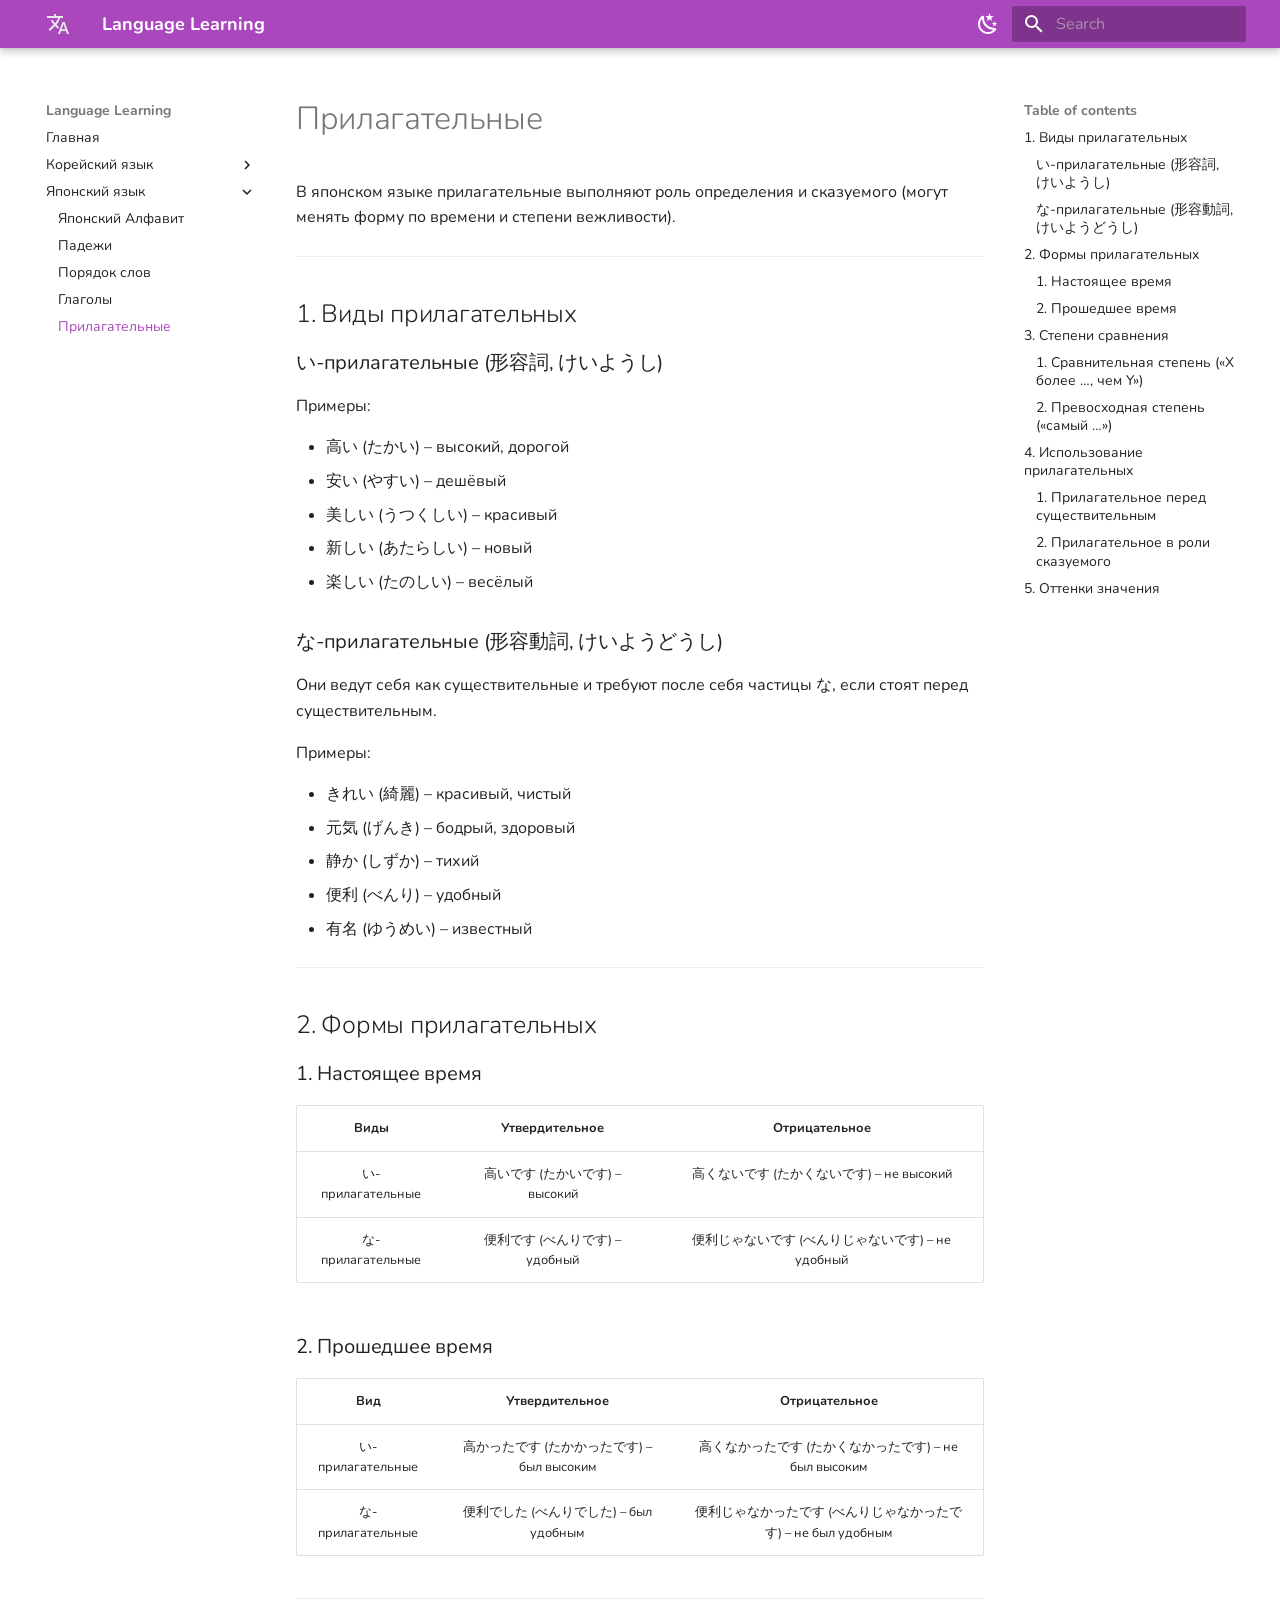
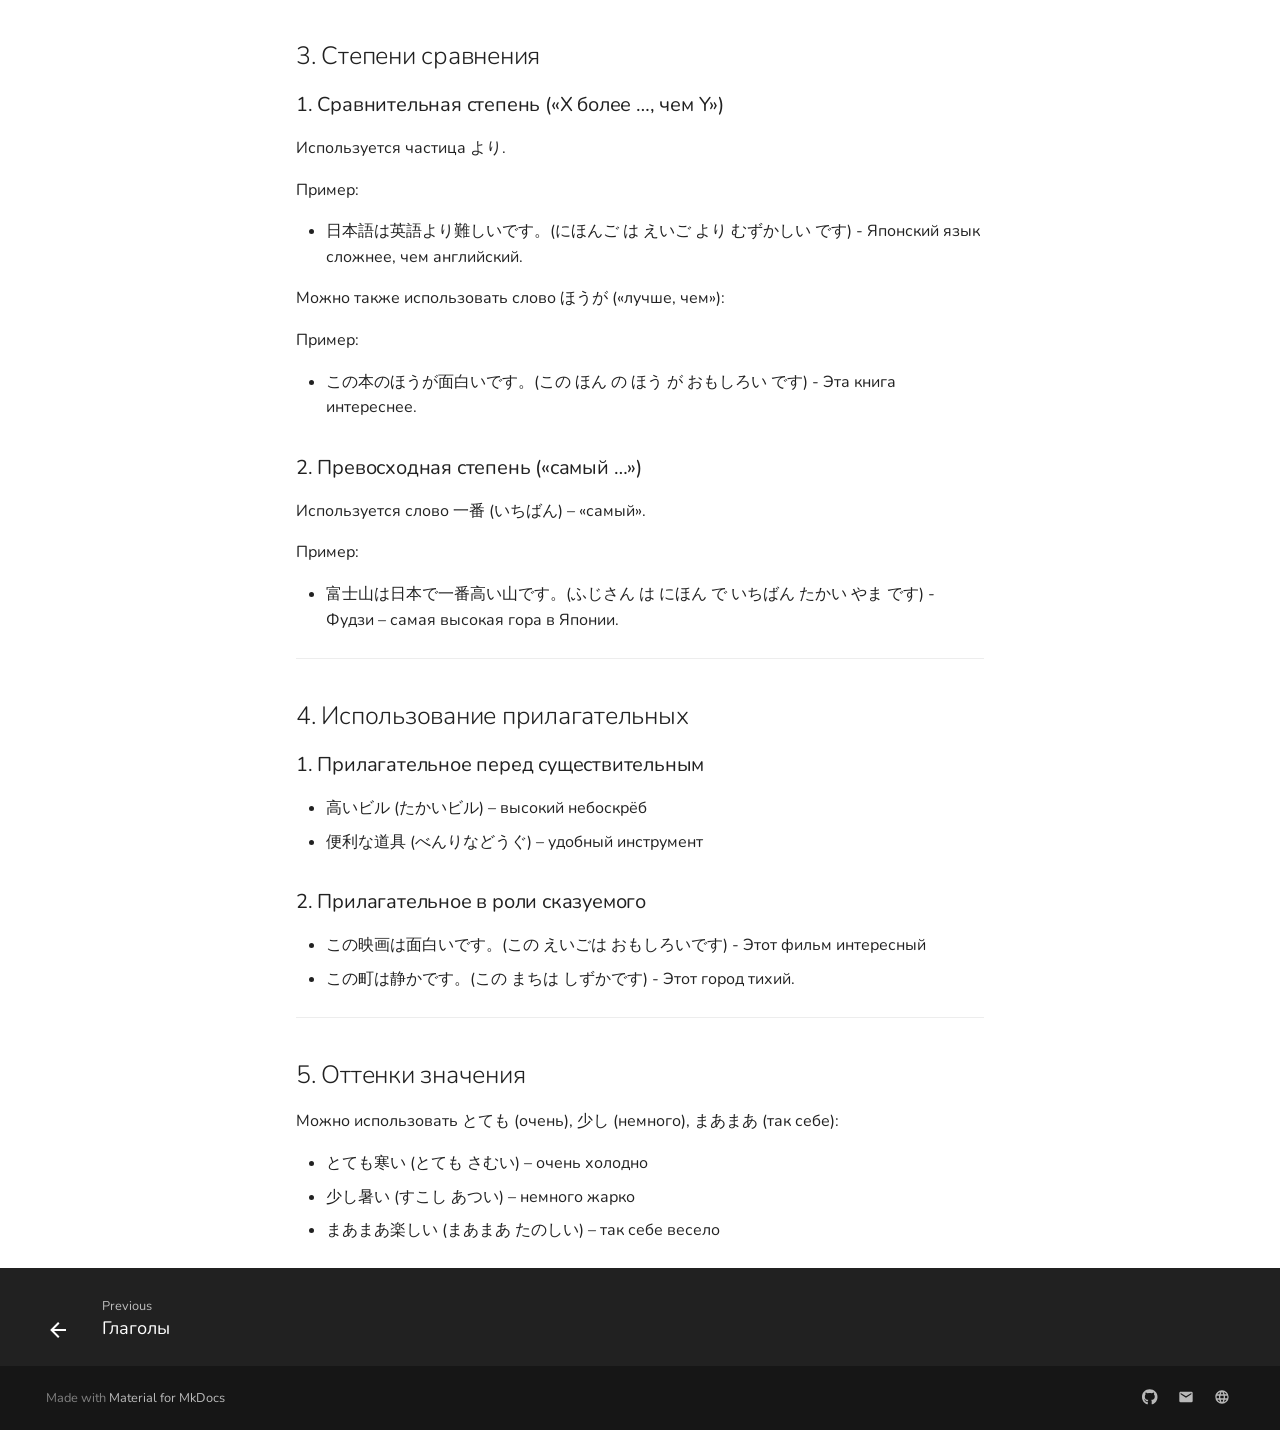
==== commit 209c1ce1: "Deployed b4ffe71 with MkDocs version: 1.6.1" ====
--- a/japanese/adjectives/index.html
+++ b/japanese/adjectives/index.html
@@ -39,8 +39,8 @@
         
         
         <link rel="preconnect" href="https://fonts.gstatic.com" crossorigin>
-        <link rel="stylesheet" href="https://fonts.googleapis.com/css?family=JetBrains+Mono:300,300i,400,400i,700,700i%7CSpace+Mono:400,400i,700,700i&display=fallback">
-        <style>:root{--md-text-font:"JetBrains Mono";--md-code-font:"Space Mono"}</style>
+        <link rel="stylesheet" href="https://fonts.googleapis.com/css?family=Nunito:300,300i,400,400i,700,700i%7CSpace+Mono:400,400i,700,700i&display=fallback">
+        <style>:root{--md-text-font:"Nunito";--md-code-font:"Space Mono"}</style>
       
     
     
@@ -121,7 +121,7 @@
     <input class="md-option" data-md-color-media="(prefers-color-scheme: light)" data-md-color-scheme="default" data-md-color-primary="purple" data-md-color-accent="cyan"  aria-label="Switch to dark mode"  type="radio" name="__palette" id="__palette_0">
     
       <label class="md-header__button md-icon" title="Switch to dark mode" for="__palette_1" hidden>
-        <svg xmlns="http://www.w3.org/2000/svg" viewBox="0 0 24 24"><path d="M12 8a4 4 0 0 0-4 4 4 4 0 0 0 4 4 4 4 0 0 0 4-4 4 4 0 0 0-4-4m0 10a6 6 0 0 1-6-6 6 6 0 0 1 6-6 6 6 0 0 1 6 6 6 6 0 0 1-6 6m8-9.31V4h-4.69L12 .69 8.69 4H4v4.69L.69 12 4 15.31V20h4.69L12 23.31 15.31 20H20v-4.69L23.31 12z"/></svg>
+        <svg xmlns="http://www.w3.org/2000/svg" viewBox="0 0 24 24"><path d="m17.75 4.09-2.53 1.94.91 3.06-2.63-1.81-2.63 1.81.91-3.06-2.53-1.94L12.44 4l1.06-3 1.06 3zm3.5 6.91-1.64 1.25.59 1.98-1.7-1.17-1.7 1.17.59-1.98L15.75 11l2.06-.05L18.5 9l.69 1.95zm-2.28 4.95c.83-.08 1.72 1.1 1.19 1.85-.32.45-.66.87-1.08 1.27C15.17 23 8.84 23 4.94 19.07c-3.91-3.9-3.91-10.24 0-14.14.4-.4.82-.76 1.27-1.08.75-.53 1.93.36 1.85 1.19-.27 2.86.69 5.83 2.89 8.02a9.96 9.96 0 0 0 8.02 2.89m-1.64 2.02a12.08 12.08 0 0 1-7.8-3.47c-2.17-2.19-3.33-5-3.49-7.82-2.81 3.14-2.7 7.96.31 10.98 3.02 3.01 7.84 3.12 10.98.31"/></svg>
       </label>
     
   
@@ -131,7 +131,7 @@
     <input class="md-option" data-md-color-media="(prefers-color-scheme: dark)" data-md-color-scheme="slate" data-md-color-primary="deep-purple" data-md-color-accent="cyan"  aria-label="Switch to light mode"  type="radio" name="__palette" id="__palette_1">
     
       <label class="md-header__button md-icon" title="Switch to light mode" for="__palette_0" hidden>
-        <svg xmlns="http://www.w3.org/2000/svg" viewBox="0 0 24 24"><path d="M12 18c-.89 0-1.74-.2-2.5-.55C11.56 16.5 13 14.42 13 12s-1.44-4.5-3.5-5.45C10.26 6.2 11.11 6 12 6a6 6 0 0 1 6 6 6 6 0 0 1-6 6m8-9.31V4h-4.69L12 .69 8.69 4H4v4.69L.69 12 4 15.31V20h4.69L12 23.31 15.31 20H20v-4.69L23.31 12z"/></svg>
+        <svg xmlns="http://www.w3.org/2000/svg" viewBox="0 0 24 24"><path d="M12 7a5 5 0 0 1 5 5 5 5 0 0 1-5 5 5 5 0 0 1-5-5 5 5 0 0 1 5-5m0 2a3 3 0 0 0-3 3 3 3 0 0 0 3 3 3 3 0 0 0 3-3 3 3 0 0 0-3-3m0-7 2.39 3.42C13.65 5.15 12.84 5 12 5s-1.65.15-2.39.42zM3.34 7l4.16-.35A7.2 7.2 0 0 0 5.94 8.5c-.44.74-.69 1.5-.83 2.29zm.02 10 1.76-3.77a7.131 7.131 0 0 0 2.38 4.14zM20.65 7l-1.77 3.79a7.02 7.02 0 0 0-2.38-4.15zm-.01 10-4.14.36c.59-.51 1.12-1.14 1.54-1.86.42-.73.69-1.5.83-2.29zM12 22l-2.41-3.44c.74.27 1.55.44 2.41.44.82 0 1.63-.17 2.37-.44z"/></svg>
       </label>
     
   
@@ -398,28 +398,6 @@
   
   <span class="md-ellipsis">
     Порядок слов
-    
-  </span>
-  
-
-      </a>
-    </li>
-  
-
-              
-            
-              
-                
-  
-  
-  
-  
-    <li class="md-nav__item">
-      <a href="../prepositions/" class="md-nav__link">
-        
-  
-  <span class="md-ellipsis">
-    Предлоги
     
   </span>
   
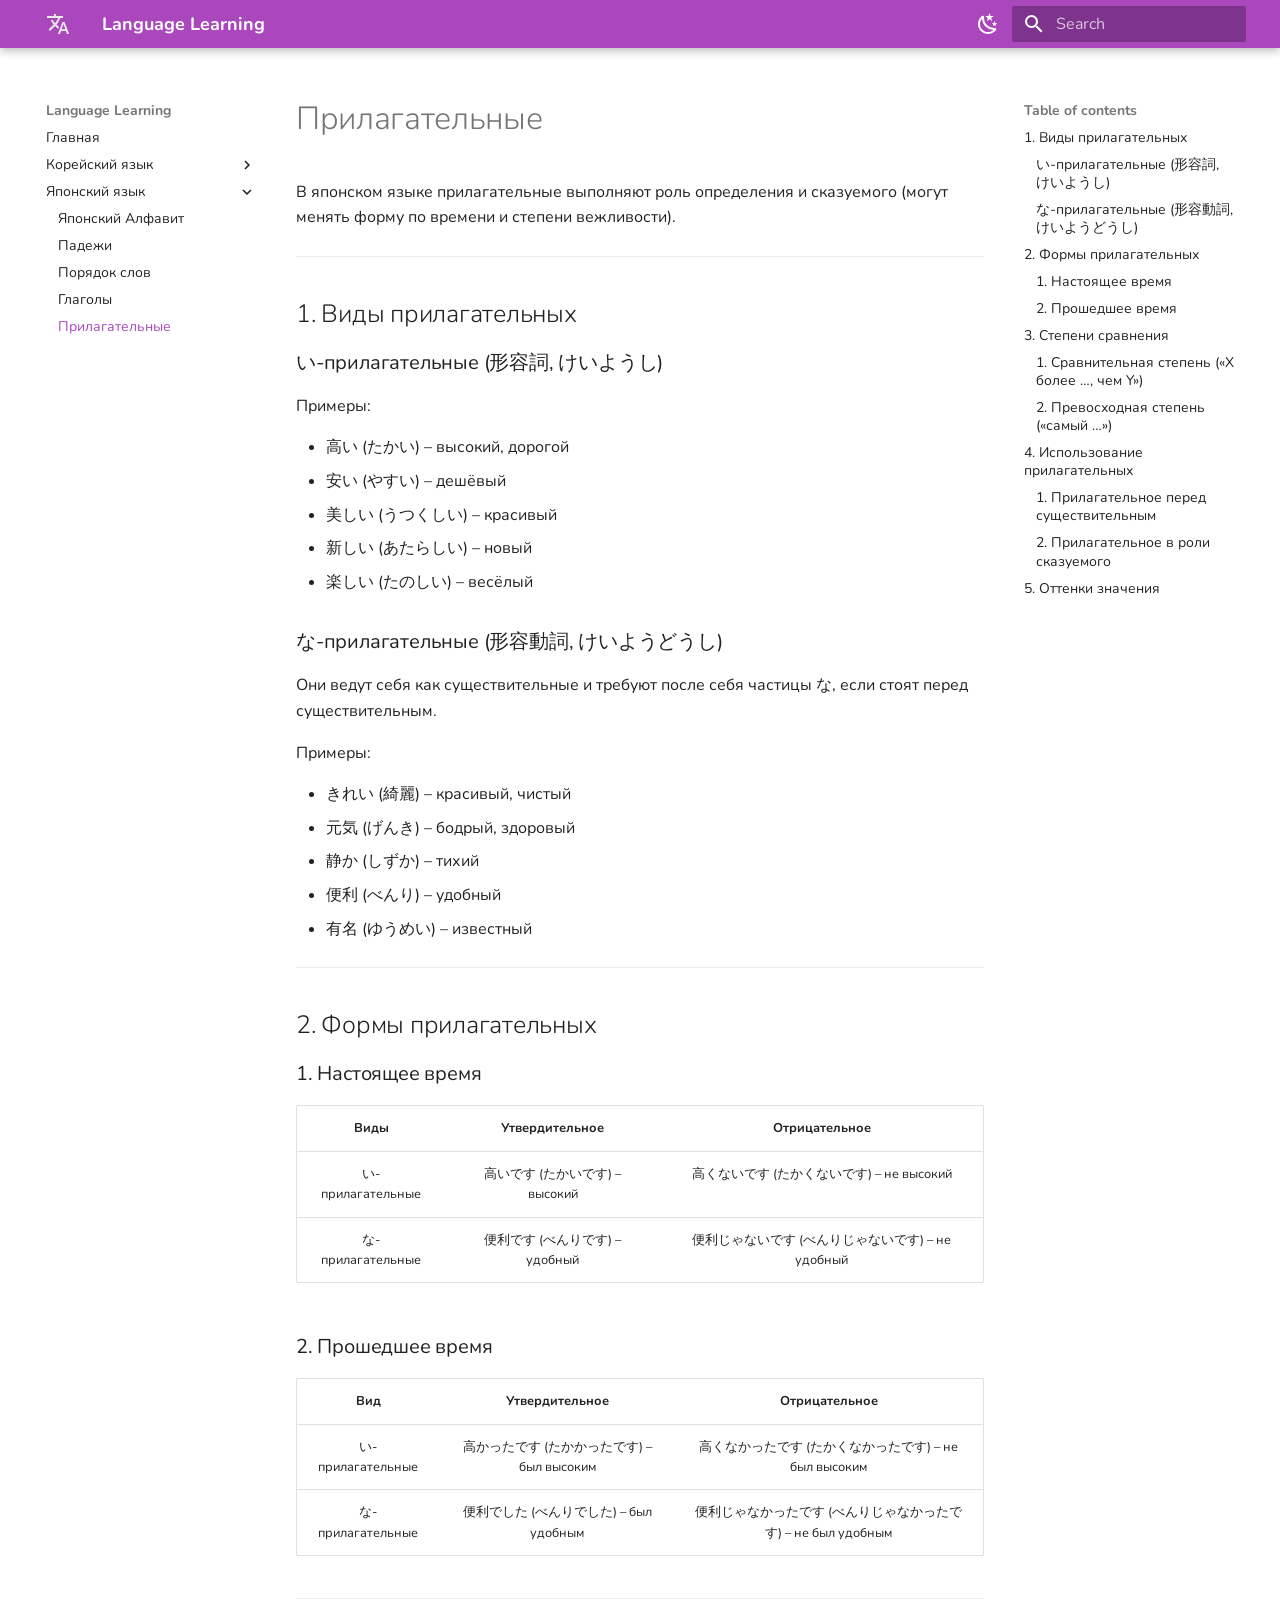
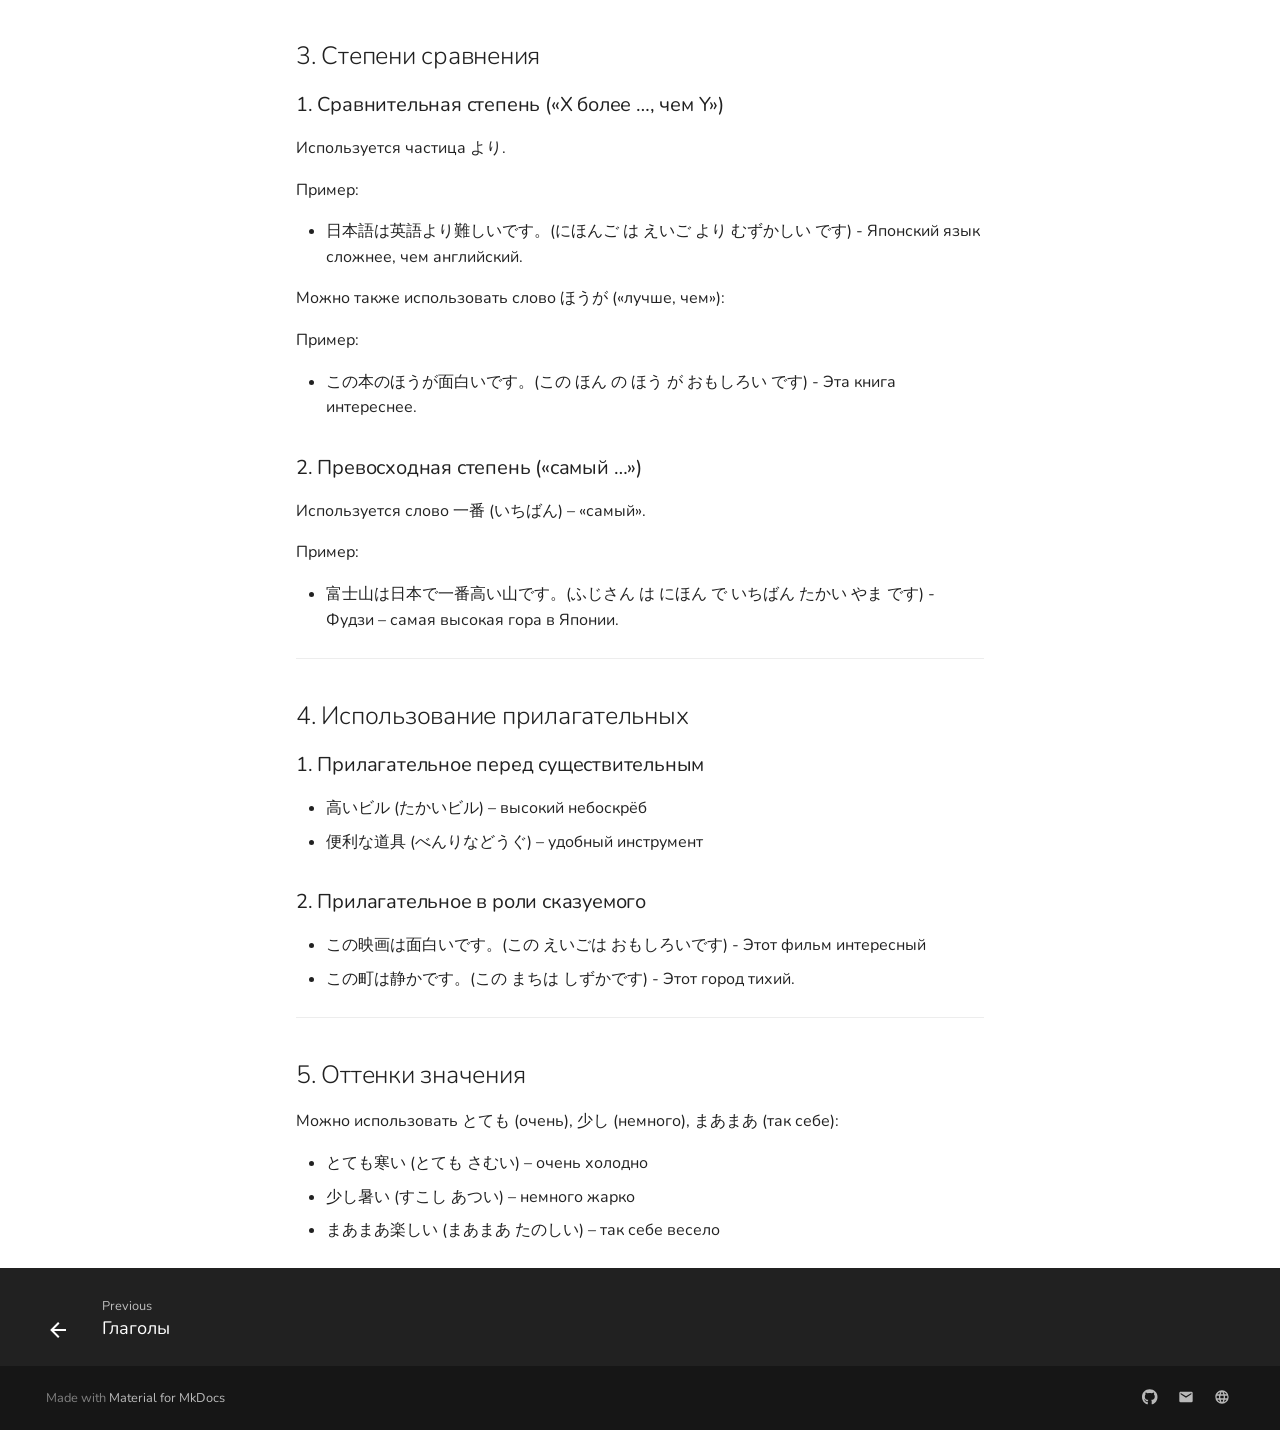
==== commit b81871b1: "Deployed b4ffe71 with MkDocs version: 1.6.1" ====
--- a/japanese/adjectives/index.html
+++ b/japanese/adjectives/index.html
@@ -287,6 +287,72 @@
   
   <span class="md-ellipsis">
     Корейский Алфавит
+    
+  </span>
+  
+
+      </a>
+    </li>
+  
+
+              
+            
+              
+                
+  
+  
+  
+  
+    <li class="md-nav__item">
+      <a href="../../korean/cases/" class="md-nav__link">
+        
+  
+  <span class="md-ellipsis">
+    Падежи
+    
+  </span>
+  
+
+      </a>
+    </li>
+  
+
+              
+            
+              
+                
+  
+  
+  
+  
+    <li class="md-nav__item">
+      <a href="../../korean/word_order/" class="md-nav__link">
+        
+  
+  <span class="md-ellipsis">
+    Порядок слов
+    
+  </span>
+  
+
+      </a>
+    </li>
+  
+
+              
+            
+              
+                
+  
+  
+  
+  
+    <li class="md-nav__item">
+      <a href="../../korean/pronouns/" class="md-nav__link">
+        
+  
+  <span class="md-ellipsis">
+    Местоимения
     
   </span>
   
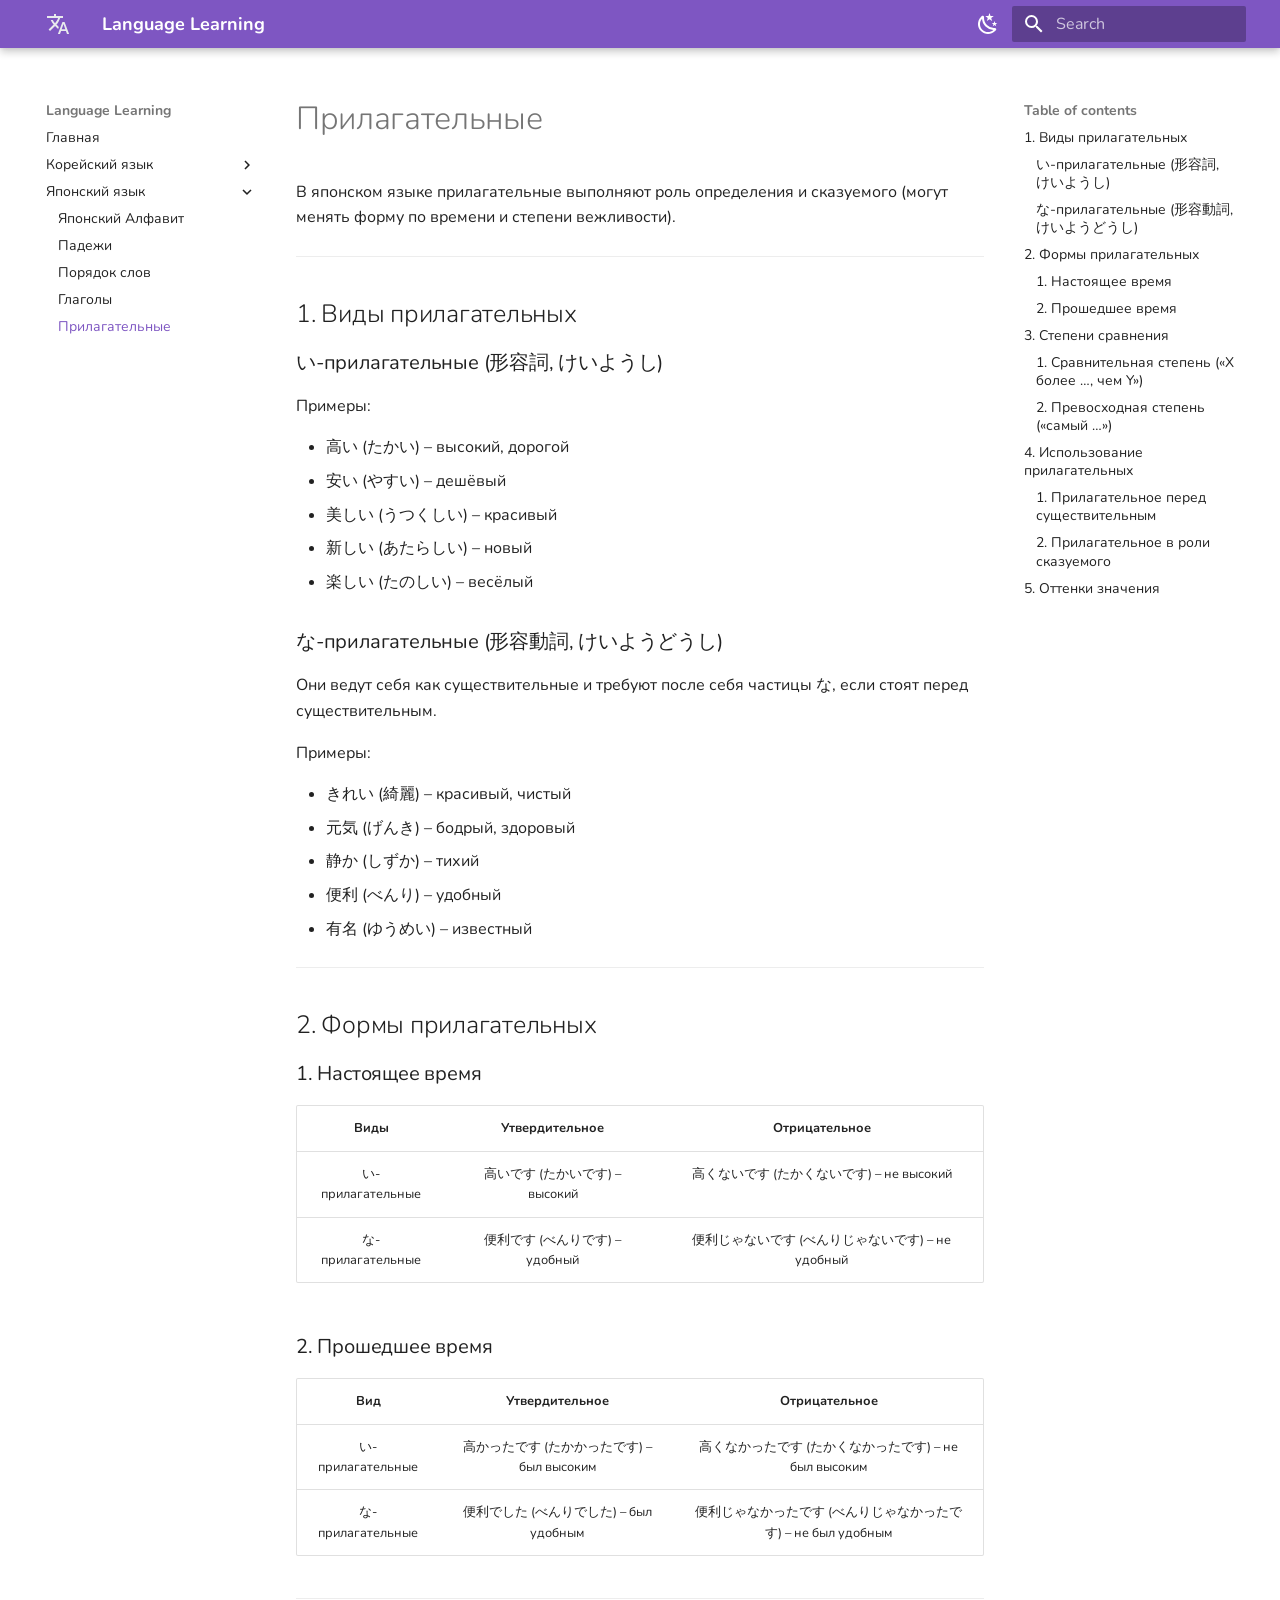
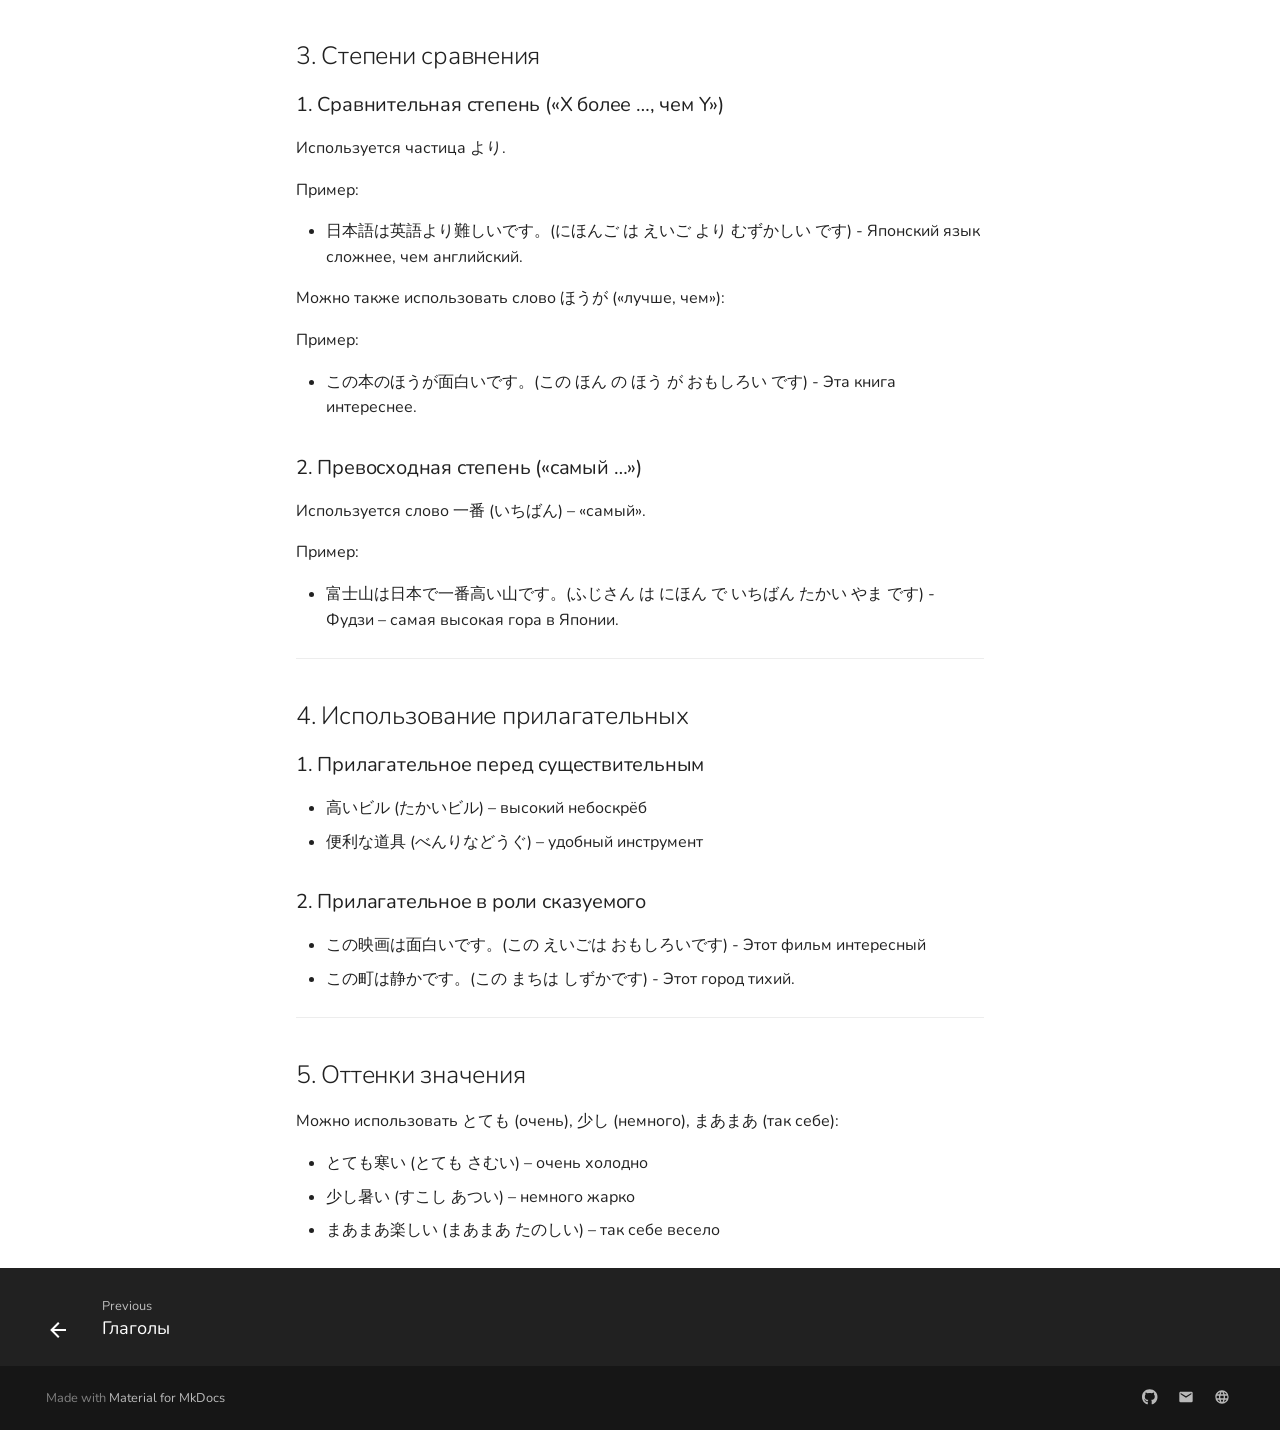
==== commit e38d760a: "Deployed b4ffe71 with MkDocs version: 1.6.1" ====
--- a/japanese/adjectives/index.html
+++ b/japanese/adjectives/index.html
@@ -61,7 +61,7 @@
     
     
     
-    <body dir="ltr" data-md-color-scheme="default" data-md-color-primary="purple" data-md-color-accent="cyan">
+    <body dir="ltr" data-md-color-scheme="default" data-md-color-primary="deep-purple" data-md-color-accent="deep-purple">
   
     
     <input class="md-toggle" data-md-toggle="drawer" type="checkbox" id="__drawer" autocomplete="off">
@@ -118,7 +118,7 @@
     
     
     
-    <input class="md-option" data-md-color-media="(prefers-color-scheme: light)" data-md-color-scheme="default" data-md-color-primary="purple" data-md-color-accent="cyan"  aria-label="Switch to dark mode"  type="radio" name="__palette" id="__palette_0">
+    <input class="md-option" data-md-color-media="(prefers-color-scheme: light)" data-md-color-scheme="default" data-md-color-primary="deep-purple" data-md-color-accent="deep-purple"  aria-label="Switch to dark mode"  type="radio" name="__palette" id="__palette_0">
     
       <label class="md-header__button md-icon" title="Switch to dark mode" for="__palette_1" hidden>
         <svg xmlns="http://www.w3.org/2000/svg" viewBox="0 0 24 24"><path d="m17.75 4.09-2.53 1.94.91 3.06-2.63-1.81-2.63 1.81.91-3.06-2.53-1.94L12.44 4l1.06-3 1.06 3zm3.5 6.91-1.64 1.25.59 1.98-1.7-1.17-1.7 1.17.59-1.98L15.75 11l2.06-.05L18.5 9l.69 1.95zm-2.28 4.95c.83-.08 1.72 1.1 1.19 1.85-.32.45-.66.87-1.08 1.27C15.17 23 8.84 23 4.94 19.07c-3.91-3.9-3.91-10.24 0-14.14.4-.4.82-.76 1.27-1.08.75-.53 1.93.36 1.85 1.19-.27 2.86.69 5.83 2.89 8.02a9.96 9.96 0 0 0 8.02 2.89m-1.64 2.02a12.08 12.08 0 0 1-7.8-3.47c-2.17-2.19-3.33-5-3.49-7.82-2.81 3.14-2.7 7.96.31 10.98 3.02 3.01 7.84 3.12 10.98.31"/></svg>
@@ -128,7 +128,7 @@
     
     
     
-    <input class="md-option" data-md-color-media="(prefers-color-scheme: dark)" data-md-color-scheme="slate" data-md-color-primary="deep-purple" data-md-color-accent="cyan"  aria-label="Switch to light mode"  type="radio" name="__palette" id="__palette_1">
+    <input class="md-option" data-md-color-media="(prefers-color-scheme: dark)" data-md-color-scheme="slate" data-md-color-primary="indigo" data-md-color-accent="indigo"  aria-label="Switch to light mode"  type="radio" name="__palette" id="__palette_1">
     
       <label class="md-header__button md-icon" title="Switch to light mode" for="__palette_0" hidden>
         <svg xmlns="http://www.w3.org/2000/svg" viewBox="0 0 24 24"><path d="M12 7a5 5 0 0 1 5 5 5 5 0 0 1-5 5 5 5 0 0 1-5-5 5 5 0 0 1 5-5m0 2a3 3 0 0 0-3 3 3 3 0 0 0 3 3 3 3 0 0 0 3-3 3 3 0 0 0-3-3m0-7 2.39 3.42C13.65 5.15 12.84 5 12 5s-1.65.15-2.39.42zM3.34 7l4.16-.35A7.2 7.2 0 0 0 5.94 8.5c-.44.74-.69 1.5-.83 2.29zm.02 10 1.76-3.77a7.131 7.131 0 0 0 2.38 4.14zM20.65 7l-1.77 3.79a7.02 7.02 0 0 0-2.38-4.15zm-.01 10-4.14.36c.59-.51 1.12-1.14 1.54-1.86.42-.73.69-1.5.83-2.29zM12 22l-2.41-3.44c.74.27 1.55.44 2.41.44.82 0 1.63-.17 2.37-.44z"/></svg>
